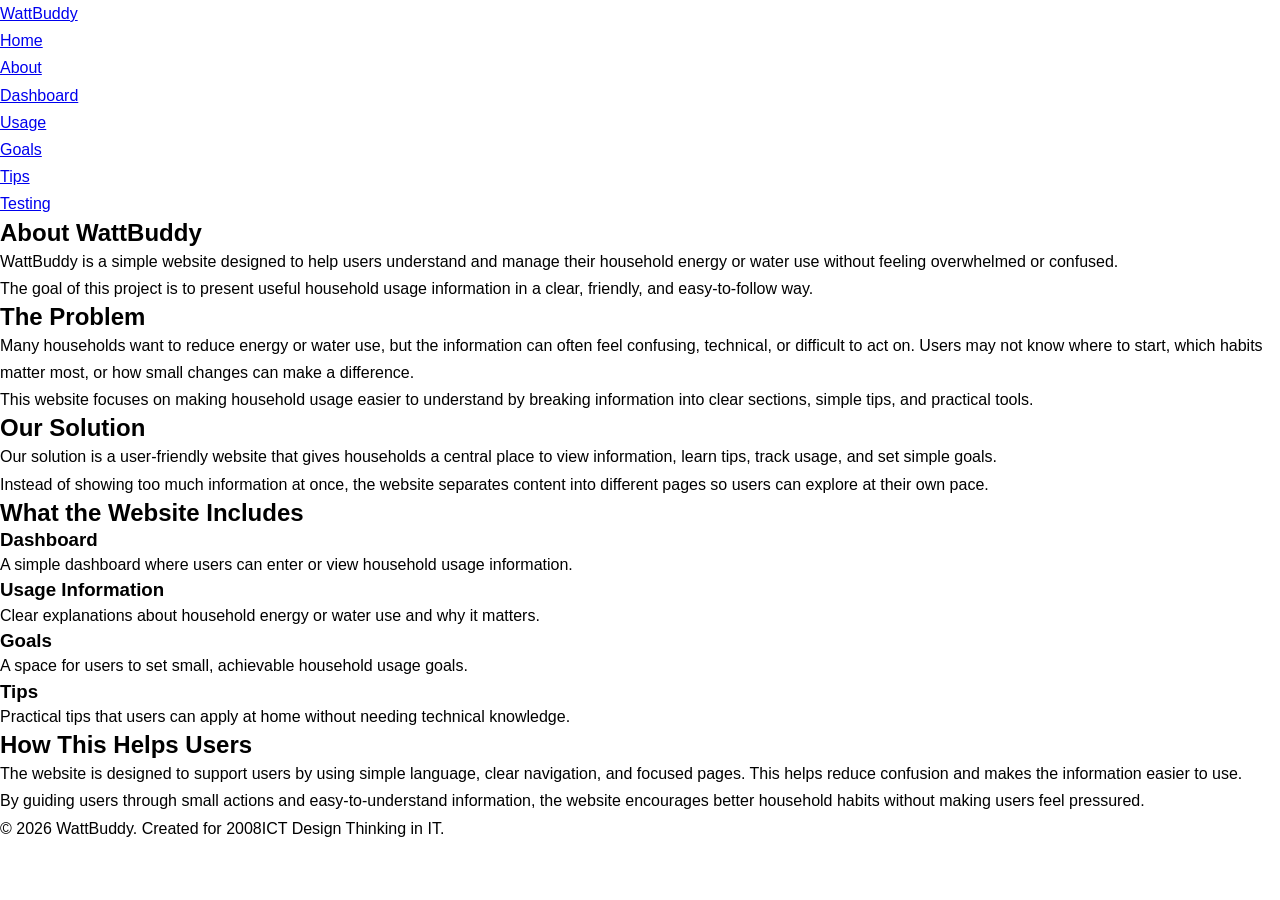
==== about.html @ d4726780 "Fixed some mistakes and added footers" ====
<!DOCTYPE html>
<html lang="en">
<head>
    <meta charset="UTF-8">

    <meta name="viewport" content="width=device-width, initial-scale=1.0">

    <title>About | WattBuddy</title>

    <!-- Main stylesheet -->
    <link rel="stylesheet" href="css/styles.css">
</head>

<body>
    <!-- Header and main navigation -->
    <header class="site-header">
        <nav class="navbar" aria-label="Main navigation">
            <div class="navbar-logo">
                <a href="index.html">WattBuddy</a>
            </div>

            <ul class="navbar-links">
                <li><a href="index.html">Home</a></li>
                <li><a href="about.html" aria-current="page">About</a></li>
                <li><a href="dashboard.html">Dashboard</a></li>
                <li><a href="usage.html">Usage</a></li>
                <li><a href="goals.html">Goals</a></li>
                <li><a href="tips.html">Tips</a></li>
                <li><a href="testing.html">Testing</a></li>
            </ul>
        </nav>
    </header>

    <!-- Main page content -->
    <main class="about-page">

        <!-- Page introduction -->
        <section class="about-hero" id="about-introduction">
            <div class="about-hero-content">
                <h1>About WattBuddy</h1>

                <p>
                    WattBuddy is a simple website designed to help users understand and manage their household energy or water use without feeling overwhelmed or confused.
                </p>

                <p>
                    The goal of this project is to present useful household usage information in a clear, friendly, and easy-to-follow way.
                </p>
            </div>
        </section>

        <!-- Problem section -->
        <section class="about-section" id="problem-statement">
            <div class="section-content">
                <h2>The Problem</h2>

                <p>
                    Many households want to reduce energy or water use, but the information can often feel confusing, technical, or difficult to act on. Users may not know where to start, which habits matter most, or how small changes can make a difference.
                </p>

                <p>
                    This website focuses on making household usage easier to understand by breaking information into clear sections, simple tips, and practical tools.
                </p>
            </div>
        </section>

        <!-- Solution section -->
        <section class="about-section" id="project-solution">
            <div class="section-content">
                <h2>Our Solution</h2>

                <p>
                    Our solution is a user-friendly website that gives households a central place to view information, learn tips, track usage, and set simple goals.
                </p>

                <p>
                    Instead of showing too much information at once, the website separates content into different pages so users can explore at their own pace.
                </p>
            </div>
        </section>

        <!-- Features overview -->
        <section class="about-section" id="features-overview">
            <div class="section-content">
                <h2>What the Website Includes</h2>

                <div class="feature-list">
                    <article class="feature-card">
                        <h3>Dashboard</h3>
                        <p>
                            A simple dashboard where users can enter or view household usage information.
                        </p>
                    </article>

                    <article class="feature-card">
                        <h3>Usage Information</h3>
                        <p>
                            Clear explanations about household energy or water use and why it matters.
                        </p>
                    </article>

                    <article class="feature-card">
                        <h3>Goals</h3>
                        <p>
                            A space for users to set small, achievable household usage goals.
                        </p>
                    </article>

                    <article class="feature-card">
                        <h3>Tips</h3>
                        <p>
                            Practical tips that users can apply at home without needing technical knowledge.
                        </p>
                    </article>
                </div>
            </div>
        </section>

        <!-- User support section -->
        <section class="about-section" id="user-support">
            <div class="section-content">
                <h2>How This Helps Users</h2>

                <p>
                    The website is designed to support users by using simple language, clear navigation, and focused pages. This helps reduce confusion and makes the information easier to use.
                </p>

                <p>
                    By guiding users through small actions and easy-to-understand information, the website encourages better household habits without making users feel pressured.
                </p>
            </div>
        </section>

    </main>

    <!-- Footer -->
    <footer class="site-footer">
        <p>&copy; 2026 WattBuddy. Created for 2008ICT Design Thinking in IT.</p>
    </footer>
</body>
</html>
---- css/styles.css ----
/* WattBuddy login/first page */
:root {
    --primary-green: #4CAF50;
    --accent-teal: #1ABC9C;
    --secondary-blue: #386186;
    --white: #FFFFFF;
    --cream: #FFFDF7;
    --dark-text: #1F2937;
    --body-text: #475569;
    --muted-text: #64748B;
    --border: #DDE7E3;
    --shadow-soft: 0 12px 28px rgba(56, 97, 134, 0.14);
    --shadow-strong: 0 18px 45px rgba(26, 188, 156, 0.18);
    --radius-medium: 22px;
    --radius-large: 34px;
}

* {
    margin: 0;
    padding: 0;
    box-sizing: border-box;
}

html {
    scroll-behavior: smooth;
}

body {
    font-family: "Roboto", Arial, sans-serif;
    line-height: 1.7;
}

h1,
h2,
h3 {
    font-family: "Poppins", Arial, sans-serif;
    line-height: 1.25;
}

a,
button,
input,
select {
    font: inherit;
}

a:focus,
button:focus,
input:focus,
select:focus {
    outline: 3px solid var(--accent-teal);
    outline-offset: 4px;
}

/* index.html */
.landing-body {
    min-height: 100vh;
    background:
        radial-gradient(circle at top, rgba(26, 188, 156, 0.24), transparent 35%),
        radial-gradient(circle at bottom right, rgba(76, 175, 80, 0.16), transparent 35%),
        linear-gradient(135deg, #071818, #0b2020 45%, #061313);
    color: var(--white);
}

.landing-page {
    min-height: 100vh;
}

.landing-hero {
    min-height: 72vh;
    display: flex;
    flex-direction: column;
    justify-content: center;
    align-items: center;
    gap: 1.7rem;
    text-align: center;
    padding: 4rem 5% 3rem;
    position: relative;
    overflow: hidden;
}

.landing-hero::after {
    content: "";
    position: absolute;
    bottom: -80px;
    left: -10%;
    width: 120%;
    height: 190px;
    background: repeating-linear-gradient(
        165deg,
        rgba(26, 188, 156, 0.18) 0 2px,
        transparent 2px 18px
    );
    opacity: 0.45;
    transform: rotate(-2deg);
}

.logo-materialise {
    position: relative;
    z-index: 2;
}

.logo-materialise img {
    width: min(1800pw, 250vw);
    opacity: 0;
    filter: blur(9px) drop-shadow(0 0 25px rgba(26, 188, 156, 0.35));
    transform: scale(0.90);
    animation: materialiseLogo 1s ease-out forwards;
}

.logo-title {
    font-size: clamp(4rem, 8vw, 7rem);
    font-weight: 650;
    color: #4f7fc4;
    letter-spacing: -2px;
    text-shadow: 0 0 18px rgba(26,188,156,0.35);
}
@keyframes materialiseLogo {
    0% {
        opacity: 0;
        filter: blur(9px) drop-shadow(0 0 0 rgba(26, 188, 156, 0));
        transform: scale(0.90);
    }

    60% {
        opacity: 0.9;
        filter: blur(6px) drop-shadow(0 0 18px rgba(26, 188, 156, 0.3));
        transform: scale(1.02);
    }

    100% {
        opacity: 1;
        filter: blur(0) drop-shadow(0 0 25px rgba(26, 188, 156, 0.35));
        transform: scale(1);
    }
}

.landing-tagline {
    max-width: 1000px;
    font-size: clamp(1.35rem, 2.5vw, 1.8rem);
    color: #d8f3ef;
    white-space: nowrap;
    opacity: 0;
    animation: fadeUp 0.9s ease-out 0.45s forwards;
    position: relative;
    z-index: 2;
}

.landing-buttons {
    display: flex;
    justify-content: center;
    gap: 3rem;
    flex-wrap: wrap;
    margin-top: 1.5rem;
    opacity: 0;
    animation: fadeUp 0.9s ease-out 0.75s forwards;
    position: relative;
    z-index: 2;
}

@keyframes fadeUp {
    from {
        opacity: 0;
        transform: translateY(18px);
    }

    to {
        opacity: 1;
        transform: translateY(0);
    }
}

.primary-btn,
.secondary-btn {
    display: inline-block;
    border: none;
    cursor: pointer;
    text-decoration: none;
    padding: 1.4rem 2.6rem;
    border-radius: 999px;
    font-weight: 800;
    font-size: 1.33rem;
    transition: 0.25s ease;
}

.primary-btn {
    background: linear-gradient(135deg, var(--accent-teal), var(--primary-green));
    color: var(--white);
    box-shadow: 0 12px 26px rgba(26, 188, 156, 0.25);
}

.secondary-btn {
    border: 2px solid var(--accent-teal);
    color: #d8f3ef;
    background: rgba(255, 255, 255, 0.04);
}

.primary-btn:hover,
.secondary-btn:hover {
    transform: translateY(-4px);
}

.secondary-btn:hover {
    background: rgba(26, 188, 156, 0.15);
}

.landing-info {
    background: #f8fffb;
    color: var(--dark-text);
    padding: 4rem 5%;
    text-align: center;
    display: flex;
    flex-direction: column;
    align-items: center;
}

.landing-info h2 {
    font-size: 3.3rem;
    margin-bottom: 2.5rem;
}

.info-grid {
    width: 100%;
    max-width: 1300px;
    margin: 0 auto;
    display: grid;
    grid-template-columns: repeat(3, 1fr);
    justify-content: center;
    gap: 6rem;
}

.info-card {
    justify-content: center;
    background: var(--white);
    padding: 2.5rem;
    min-height: 220px;
    min-width: 450px;
    border-radius: var(--radius-medium);
    box-shadow: var(--shadow-soft);
    border: 1px solid var(--border);
    transition: 0.25s ease;
}

.info-card:hover {
    transform: translateY(-5px);
    box-shadow: var(--shadow-strong);
}

.info-card h3 {
    color: var(--secondary-blue);
    font-size: 2rem;
    margin-bottom: 1rem;
}

.info-card p {
    color: var(--body-text);
    font-size: 1.50rem;
}

/* details.html */
.details-page {
    min-height: 100vh;
    display: grid;
    place-items: center;
    padding: 2rem;
    background:
        radial-gradient(circle at top right, rgba(26, 188, 156, 0.22), transparent 35%),
        radial-gradient(circle at bottom left, rgba(76, 175, 80, 0.16), transparent 35%),
        linear-gradient(135deg, #fffdf7, #eaf8ef);
}

.form-card {
    width: 100%;
    max-width: 680px;
    background: rgba(255, 255, 255, 0.95);
    padding: 2.5rem;
    border-radius: 30px;
    box-shadow: 0 18px 45px rgba(56, 97, 134, 0.18);
    border: 1px solid var(--border);
}

.form-card h1 {
    text-align: center;
    color: var(--secondary-blue);
    font-size: clamp(2rem, 5vw, 3rem);
    margin-bottom: 1rem;
}

.form-card > p {
    text-align: center;
    margin-bottom: 2rem;
    color: var(--muted-text);
}

.setup-form {
    display: grid;
    gap: 1rem;
}

.setup-form label {
    font-weight: 800;
    color: var(--dark-text);
}

.setup-form input,
.setup-form select {
    width: 100%;
    padding: 0.95rem 1rem;
    border: 2px solid var(--border);
    border-radius: 16px;
    font-size: 1rem;
    background: var(--cream);
}

.setup-form input:focus,
.setup-form select:focus {
    outline: none;
    border-color: var(--accent-teal);
    box-shadow: 0 0 0 4px rgba(26, 188, 156, 0.15);
}

.setup-form .primary-btn {
    margin-top: 1rem;
}

.skip-link {
    text-align: center;
    color: var(--secondary-blue);
    font-weight: 800;
    text-decoration: none;
}

.skip-link:hover {
    color: var(--primary-green);
}

/* responsive design */
@media (max-width: 750px) {
    .landing-hero {
        min-height: 70vh;
        padding: 3rem 5% 2.5rem;
    }

    .landing-buttons {
        flex-direction: column;
        width: 100%;
        max-width: 340px;
    }

    .primary-btn,
    .secondary-btn {
        width: 100%;
        text-align: center;
    }

    .info-grid {
        grid-template-columns: 1fr;
    }
}

@media (max-width: 600px) {
    .form-card {
        padding: 2rem 1.3rem;
    }

    .details-page {
        padding: 1rem;
    }
}
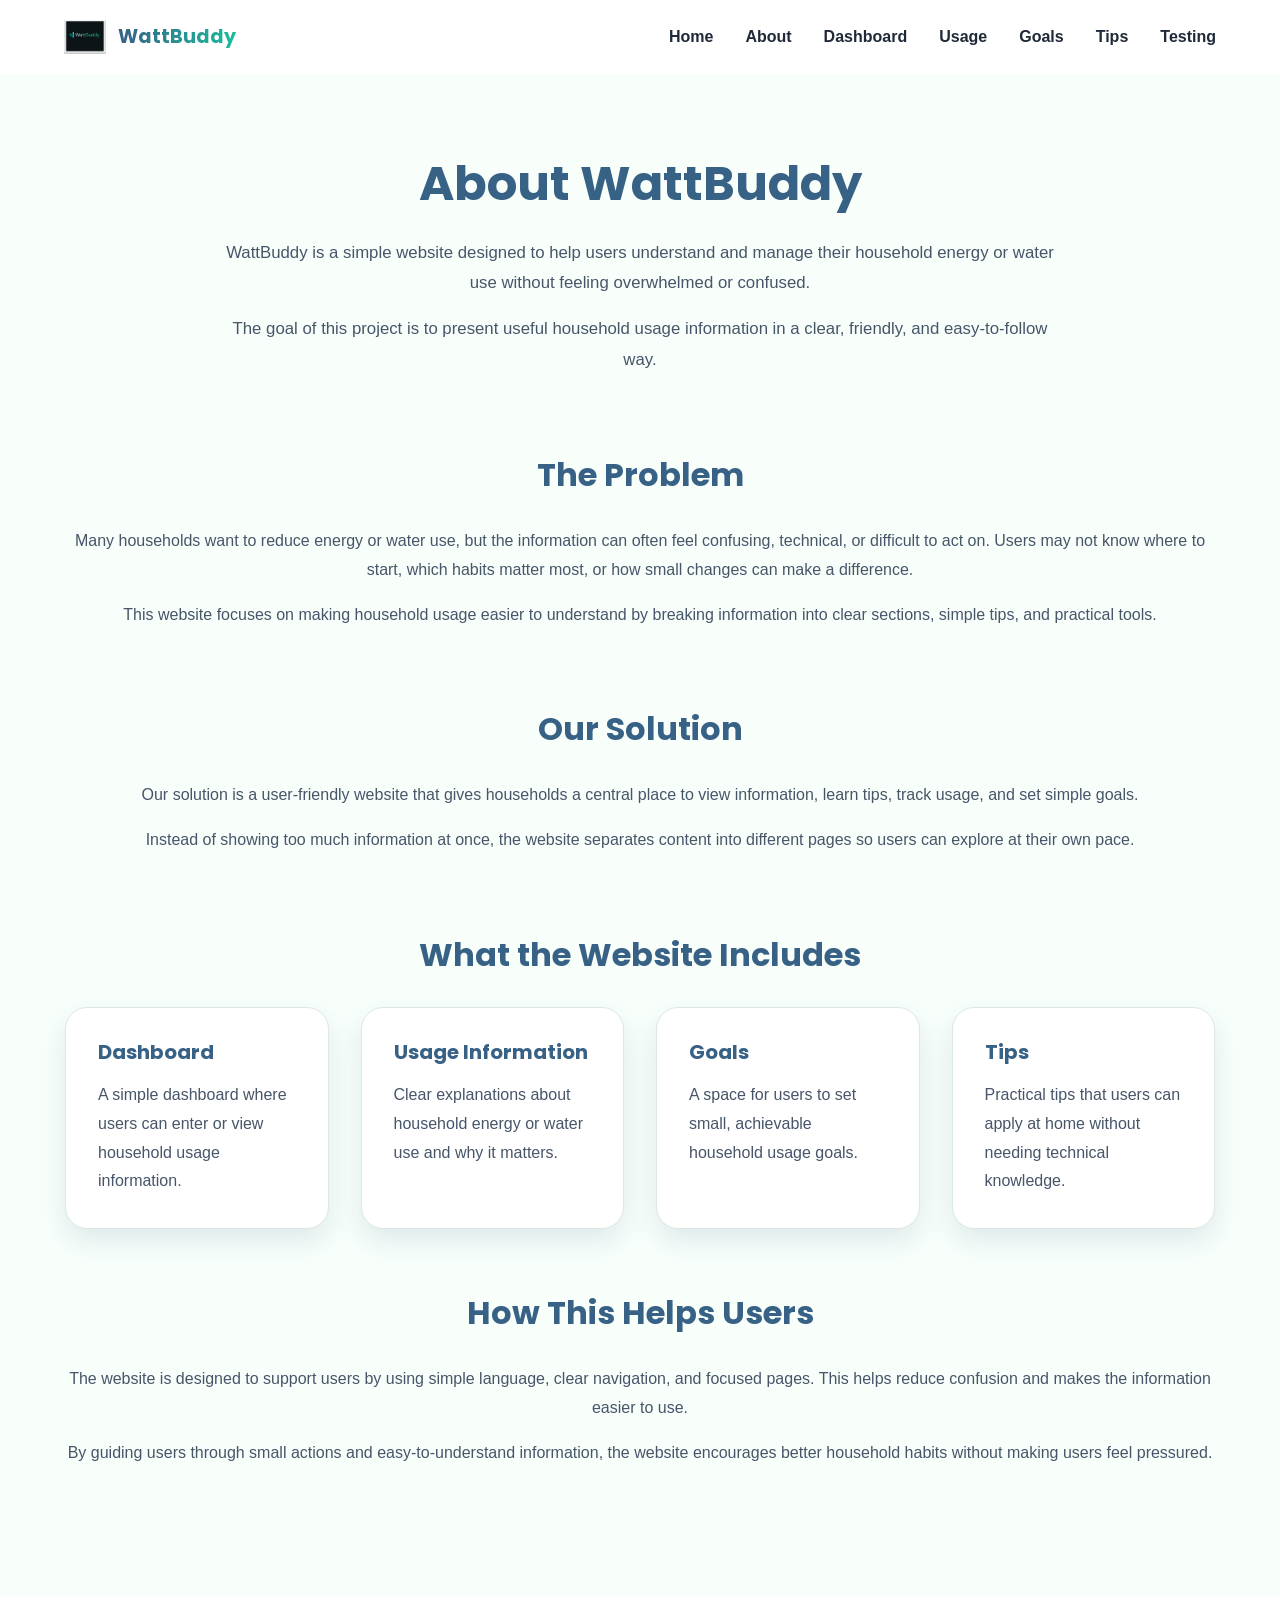
==== commit f4f8ffff: "update logo on all the pages" ====
--- a/about.html
+++ b/about.html
@@ -1,141 +1,162 @@
-<!DOCTYPE html>
+<!doctype html>
 <html lang="en">
-<head>
-    <meta charset="UTF-8">
+  <head>
+    <meta charset="UTF-8" />
 
-    <meta name="viewport" content="width=device-width, initial-scale=1.0">
+    <meta name="viewport" content="width=device-width, initial-scale=1.0" />
 
     <title>About | WattBuddy</title>
 
     <!-- Main stylesheet -->
-    <link rel="stylesheet" href="css/styles.css">
-</head>
+    <link rel="stylesheet" href="css/styles.css" />
+  </head>
 
-<body>
+  <body>
     <!-- Header and main navigation -->
     <header class="site-header">
-        <nav class="navbar" aria-label="Main navigation">
-            <div class="navbar-logo">
-                <a href="index.html">WattBuddy</a>
-            </div>
+      <nav class="navbar" aria-label="Main navigation">
+        <div class="navbar-logo">
+          <a href="index.html" class="brand-logo">
+            <img src="image/logo.png" alt="WattBuddy Logo" />
+            <span>WattBuddy</span>
+          </a>
+        </div>
 
-            <ul class="navbar-links">
-                <li><a href="index.html">Home</a></li>
-                <li><a href="about.html" aria-current="page">About</a></li>
-                <li><a href="dashboard.html">Dashboard</a></li>
-                <li><a href="usage.html">Usage</a></li>
-                <li><a href="goals.html">Goals</a></li>
-                <li><a href="tips.html">Tips</a></li>
-                <li><a href="testing.html">Testing</a></li>
-            </ul>
-        </nav>
+        <ul class="navbar-links">
+          <li><a href="index.html">Home</a></li>
+          <li><a href="about.html" aria-current="page">About</a></li>
+          <li><a href="dashboard.html">Dashboard</a></li>
+          <li><a href="usage.html">Usage</a></li>
+          <li><a href="goals.html">Goals</a></li>
+          <li><a href="tips.html">Tips</a></li>
+          <li><a href="testing.html">Testing</a></li>
+        </ul>
+      </nav>
     </header>
 
     <!-- Main page content -->
     <main class="about-page">
+      <!-- Page introduction -->
+      <section class="about-hero" id="about-introduction">
+        <div class="about-hero-content">
+          <h1>About WattBuddy</h1>
 
-        <!-- Page introduction -->
-        <section class="about-hero" id="about-introduction">
-            <div class="about-hero-content">
-                <h1>About WattBuddy</h1>
+          <p>
+            WattBuddy is a simple website designed to help users understand and
+            manage their household energy or water use without feeling
+            overwhelmed or confused.
+          </p>
 
-                <p>
-                    WattBuddy is a simple website designed to help users understand and manage their household energy or water use without feeling overwhelmed or confused.
-                </p>
+          <p>
+            The goal of this project is to present useful household usage
+            information in a clear, friendly, and easy-to-follow way.
+          </p>
+        </div>
+      </section>
 
-                <p>
-                    The goal of this project is to present useful household usage information in a clear, friendly, and easy-to-follow way.
-                </p>
-            </div>
-        </section>
+      <!-- Problem section -->
+      <section class="about-section" id="problem-statement">
+        <div class="section-content">
+          <h2>The Problem</h2>
 
-        <!-- Problem section -->
-        <section class="about-section" id="problem-statement">
-            <div class="section-content">
-                <h2>The Problem</h2>
+          <p>
+            Many households want to reduce energy or water use, but the
+            information can often feel confusing, technical, or difficult to act
+            on. Users may not know where to start, which habits matter most, or
+            how small changes can make a difference.
+          </p>
 
-                <p>
-                    Many households want to reduce energy or water use, but the information can often feel confusing, technical, or difficult to act on. Users may not know where to start, which habits matter most, or how small changes can make a difference.
-                </p>
+          <p>
+            This website focuses on making household usage easier to understand
+            by breaking information into clear sections, simple tips, and
+            practical tools.
+          </p>
+        </div>
+      </section>
 
-                <p>
-                    This website focuses on making household usage easier to understand by breaking information into clear sections, simple tips, and practical tools.
-                </p>
-            </div>
-        </section>
+      <!-- Solution section -->
+      <section class="about-section" id="project-solution">
+        <div class="section-content">
+          <h2>Our Solution</h2>
 
-        <!-- Solution section -->
-        <section class="about-section" id="project-solution">
-            <div class="section-content">
-                <h2>Our Solution</h2>
+          <p>
+            Our solution is a user-friendly website that gives households a
+            central place to view information, learn tips, track usage, and set
+            simple goals.
+          </p>
 
-                <p>
-                    Our solution is a user-friendly website that gives households a central place to view information, learn tips, track usage, and set simple goals.
-                </p>
+          <p>
+            Instead of showing too much information at once, the website
+            separates content into different pages so users can explore at their
+            own pace.
+          </p>
+        </div>
+      </section>
 
-                <p>
-                    Instead of showing too much information at once, the website separates content into different pages so users can explore at their own pace.
-                </p>
-            </div>
-        </section>
+      <!-- Features overview -->
+      <section class="about-section" id="features-overview">
+        <div class="section-content">
+          <h2>What the Website Includes</h2>
 
-        <!-- Features overview -->
-        <section class="about-section" id="features-overview">
-            <div class="section-content">
-                <h2>What the Website Includes</h2>
+          <div class="feature-list">
+            <article class="feature-card">
+              <h3>Dashboard</h3>
+              <p>
+                A simple dashboard where users can enter or view household usage
+                information.
+              </p>
+            </article>
 
-                <div class="feature-list">
-                    <article class="feature-card">
-                        <h3>Dashboard</h3>
-                        <p>
-                            A simple dashboard where users can enter or view household usage information.
-                        </p>
-                    </article>
+            <article class="feature-card">
+              <h3>Usage Information</h3>
+              <p>
+                Clear explanations about household energy or water use and why
+                it matters.
+              </p>
+            </article>
 
-                    <article class="feature-card">
-                        <h3>Usage Information</h3>
-                        <p>
-                            Clear explanations about household energy or water use and why it matters.
-                        </p>
-                    </article>
+            <article class="feature-card">
+              <h3>Goals</h3>
+              <p>
+                A space for users to set small, achievable household usage
+                goals.
+              </p>
+            </article>
 
-                    <article class="feature-card">
-                        <h3>Goals</h3>
-                        <p>
-                            A space for users to set small, achievable household usage goals.
-                        </p>
-                    </article>
+            <article class="feature-card">
+              <h3>Tips</h3>
+              <p>
+                Practical tips that users can apply at home without needing
+                technical knowledge.
+              </p>
+            </article>
+          </div>
+        </div>
+      </section>
 
-                    <article class="feature-card">
-                        <h3>Tips</h3>
-                        <p>
-                            Practical tips that users can apply at home without needing technical knowledge.
-                        </p>
-                    </article>
-                </div>
-            </div>
-        </section>
+      <!-- User support section -->
+      <section class="about-section" id="user-support">
+        <div class="section-content">
+          <h2>How This Helps Users</h2>
 
-        <!-- User support section -->
-        <section class="about-section" id="user-support">
-            <div class="section-content">
-                <h2>How This Helps Users</h2>
+          <p>
+            The website is designed to support users by using simple language,
+            clear navigation, and focused pages. This helps reduce confusion and
+            makes the information easier to use.
+          </p>
 
-                <p>
-                    The website is designed to support users by using simple language, clear navigation, and focused pages. This helps reduce confusion and makes the information easier to use.
-                </p>
-
-                <p>
-                    By guiding users through small actions and easy-to-understand information, the website encourages better household habits without making users feel pressured.
-                </p>
-            </div>
-        </section>
-
+          <p>
+            By guiding users through small actions and easy-to-understand
+            information, the website encourages better household habits without
+            making users feel pressured.
+          </p>
+        </div>
+      </section>
     </main>
 
     <!-- Footer -->
     <footer class="site-footer">
-        <p>&copy; 2026 WattBuddy. Created for 2008ICT Design Thinking in IT.</p>
+      <p>&copy; 2026 WattBuddy. Created for 2008ICT Design Thinking in IT.</p>
     </footer>
-</body>
-</html>+  </body>
+</html>
--- a/css/styles.css
+++ b/css/styles.css
@@ -1,370 +1,1133 @@
+@import url("https://fonts.googleapis.com/css2?family=Poppins:wght@400;600;700&family=Roboto+Mono:wght@300;400;500&display=swap");
 /* WattBuddy login/first page */
 :root {
-    --primary-green: #4CAF50;
-    --accent-teal: #1ABC9C;
-    --secondary-blue: #386186;
-    --white: #FFFFFF;
-    --cream: #FFFDF7;
-    --dark-text: #1F2937;
-    --body-text: #475569;
-    --muted-text: #64748B;
-    --border: #DDE7E3;
-    --shadow-soft: 0 12px 28px rgba(56, 97, 134, 0.14);
-    --shadow-strong: 0 18px 45px rgba(26, 188, 156, 0.18);
-    --radius-medium: 22px;
-    --radius-large: 34px;
+  --primary-green: #4caf50;
+  --accent-teal: #1abc9c;
+  --secondary-blue: #386186;
+  --white: #ffffff;
+  --cream: #fffdf7;
+  --dark-text: #1f2937;
+  --body-text: #475569;
+  --muted-text: #64748b;
+  --border: #dde7e3;
+  --shadow-soft: 0 12px 28px rgba(56, 97, 134, 0.14);
+  --shadow-strong: 0 18px 45px rgba(26, 188, 156, 0.18);
+  --radius-medium: 22px;
+  --radius-large: 34px;
 }
 
 * {
-    margin: 0;
-    padding: 0;
-    box-sizing: border-box;
+  margin: 0;
+  padding: 0;
+  box-sizing: border-box;
 }
 
 html {
-    scroll-behavior: smooth;
+  scroll-behavior: smooth;
 }
 
 body {
-    font-family: "Roboto", Arial, sans-serif;
-    line-height: 1.7;
+  font-family: "Roboto", Arial, sans-serif;
+  line-height: 1.7;
 }
 
 h1,
 h2,
 h3 {
-    font-family: "Poppins", Arial, sans-serif;
-    line-height: 1.25;
+  font-family: "Poppins", Arial, sans-serif;
+  line-height: 1.25;
 }
 
 a,
 button,
 input,
 select {
-    font: inherit;
+  font: inherit;
 }
 
 a:focus,
 button:focus,
 input:focus,
 select:focus {
-    outline: 3px solid var(--accent-teal);
-    outline-offset: 4px;
+  outline: 3px solid var(--accent-teal);
+  outline-offset: 4px;
 }
 
 /* index.html */
 .landing-body {
-    min-height: 100vh;
-    background:
-        radial-gradient(circle at top, rgba(26, 188, 156, 0.24), transparent 35%),
-        radial-gradient(circle at bottom right, rgba(76, 175, 80, 0.16), transparent 35%),
-        linear-gradient(135deg, #071818, #0b2020 45%, #061313);
-    color: var(--white);
+  min-height: 100vh;
+  background:
+    radial-gradient(circle at top, rgba(26, 188, 156, 0.24), transparent 35%),
+    radial-gradient(
+      circle at bottom right,
+      rgba(76, 175, 80, 0.16),
+      transparent 35%
+    ),
+    linear-gradient(135deg, #071818, #0b2020 45%, #061313);
+  color: var(--white);
 }
 
 .landing-page {
-    min-height: 100vh;
+  min-height: 100vh;
 }
 
 .landing-hero {
-    min-height: 72vh;
-    display: flex;
-    flex-direction: column;
-    justify-content: center;
-    align-items: center;
-    gap: 1.7rem;
-    text-align: center;
-    padding: 4rem 5% 3rem;
-    position: relative;
-    overflow: hidden;
+  min-height: 72vh;
+  display: flex;
+  flex-direction: column;
+  justify-content: center;
+  align-items: center;
+  gap: 1.7rem;
+  text-align: center;
+  padding: 4rem 5% 3rem;
+  position: relative;
+  overflow: hidden;
 }
 
 .landing-hero::after {
-    content: "";
-    position: absolute;
-    bottom: -80px;
-    left: -10%;
-    width: 120%;
-    height: 190px;
-    background: repeating-linear-gradient(
-        165deg,
-        rgba(26, 188, 156, 0.18) 0 2px,
-        transparent 2px 18px
-    );
-    opacity: 0.45;
-    transform: rotate(-2deg);
+  content: "";
+  position: absolute;
+  bottom: -80px;
+  left: -10%;
+  width: 120%;
+  height: 190px;
+  background: repeating-linear-gradient(
+    165deg,
+    rgba(26, 188, 156, 0.18) 0 2px,
+    transparent 2px 18px
+  );
+  opacity: 0.45;
+  transform: rotate(-2deg);
 }
 
 .logo-materialise {
-    position: relative;
-    z-index: 2;
+  position: relative;
+  z-index: 2;
 }
 
 .logo-materialise img {
-    width: min(1800pw, 250vw);
+  width: min(1800pw, 250vw);
+  opacity: 0;
+  filter: blur(9px) drop-shadow(0 0 25px rgba(26, 188, 156, 0.35));
+  transform: scale(0.9);
+  animation: materialiseLogo 1s ease-out forwards;
+}
+
+.logo-title {
+  font-size: clamp(4rem, 8vw, 7rem);
+  font-weight: 650;
+  color: #4f7fc4;
+  letter-spacing: -2px;
+  text-shadow: 0 0 18px rgba(26, 188, 156, 0.35);
+}
+@keyframes materialiseLogo {
+  0% {
     opacity: 0;
-    filter: blur(9px) drop-shadow(0 0 25px rgba(26, 188, 156, 0.35));
-    transform: scale(0.90);
-    animation: materialiseLogo 1s ease-out forwards;
-}
-
-.logo-title {
-    font-size: clamp(4rem, 8vw, 7rem);
-    font-weight: 650;
-    color: #4f7fc4;
-    letter-spacing: -2px;
-    text-shadow: 0 0 18px rgba(26,188,156,0.35);
-}
-@keyframes materialiseLogo {
-    0% {
-        opacity: 0;
-        filter: blur(9px) drop-shadow(0 0 0 rgba(26, 188, 156, 0));
-        transform: scale(0.90);
-    }
-
-    60% {
-        opacity: 0.9;
-        filter: blur(6px) drop-shadow(0 0 18px rgba(26, 188, 156, 0.3));
-        transform: scale(1.02);
-    }
-
-    100% {
-        opacity: 1;
-        filter: blur(0) drop-shadow(0 0 25px rgba(26, 188, 156, 0.35));
-        transform: scale(1);
-    }
+    filter: blur(9px) drop-shadow(0 0 0 rgba(26, 188, 156, 0));
+    transform: scale(0.9);
+  }
+
+  60% {
+    opacity: 0.9;
+    filter: blur(6px) drop-shadow(0 0 18px rgba(26, 188, 156, 0.3));
+    transform: scale(1.02);
+  }
+
+  100% {
+    opacity: 1;
+    filter: blur(0) drop-shadow(0 0 25px rgba(26, 188, 156, 0.35));
+    transform: scale(1);
+  }
 }
 
 .landing-tagline {
-    max-width: 1000px;
-    font-size: clamp(1.35rem, 2.5vw, 1.8rem);
-    color: #d8f3ef;
-    white-space: nowrap;
+  max-width: 1000px;
+  font-size: clamp(1.35rem, 2.5vw, 1.8rem);
+  color: #d8f3ef;
+  white-space: nowrap;
+  opacity: 0;
+  animation: fadeUp 0.9s ease-out 0.45s forwards;
+  position: relative;
+  z-index: 2;
+}
+
+.landing-buttons {
+  display: flex;
+  justify-content: center;
+  gap: 3rem;
+  flex-wrap: wrap;
+  margin-top: 1.5rem;
+  opacity: 0;
+  animation: fadeUp 0.9s ease-out 0.75s forwards;
+  position: relative;
+  z-index: 2;
+}
+
+@keyframes fadeUp {
+  from {
     opacity: 0;
-    animation: fadeUp 0.9s ease-out 0.45s forwards;
-    position: relative;
-    z-index: 2;
-}
-
-.landing-buttons {
-    display: flex;
-    justify-content: center;
-    gap: 3rem;
-    flex-wrap: wrap;
-    margin-top: 1.5rem;
-    opacity: 0;
-    animation: fadeUp 0.9s ease-out 0.75s forwards;
-    position: relative;
-    z-index: 2;
-}
-
-@keyframes fadeUp {
-    from {
-        opacity: 0;
-        transform: translateY(18px);
-    }
-
-    to {
-        opacity: 1;
-        transform: translateY(0);
-    }
+    transform: translateY(18px);
+  }
+
+  to {
+    opacity: 1;
+    transform: translateY(0);
+  }
 }
 
 .primary-btn,
 .secondary-btn {
-    display: inline-block;
-    border: none;
-    cursor: pointer;
-    text-decoration: none;
-    padding: 1.4rem 2.6rem;
-    border-radius: 999px;
-    font-weight: 800;
-    font-size: 1.33rem;
-    transition: 0.25s ease;
+  display: inline-block;
+  border: none;
+  cursor: pointer;
+  text-decoration: none;
+  padding: 1.4rem 2.6rem;
+  border-radius: 999px;
+  font-weight: 800;
+  font-size: 1.33rem;
+  transition: 0.25s ease;
 }
 
 .primary-btn {
-    background: linear-gradient(135deg, var(--accent-teal), var(--primary-green));
-    color: var(--white);
-    box-shadow: 0 12px 26px rgba(26, 188, 156, 0.25);
+  background: linear-gradient(135deg, var(--accent-teal), var(--primary-green));
+  color: var(--white);
+  box-shadow: 0 12px 26px rgba(26, 188, 156, 0.25);
 }
 
 .secondary-btn {
-    border: 2px solid var(--accent-teal);
-    color: #d8f3ef;
-    background: rgba(255, 255, 255, 0.04);
+  border: 2px solid var(--accent-teal);
+  color: #d8f3ef;
+  background: rgba(255, 255, 255, 0.04);
 }
 
 .primary-btn:hover,
 .secondary-btn:hover {
-    transform: translateY(-4px);
+  transform: translateY(-4px);
 }
 
 .secondary-btn:hover {
-    background: rgba(26, 188, 156, 0.15);
+  background: rgba(26, 188, 156, 0.15);
 }
 
 .landing-info {
-    background: #f8fffb;
-    color: var(--dark-text);
-    padding: 4rem 5%;
+  background: #f8fffb;
+  color: var(--dark-text);
+  padding: 4rem 5%;
+  text-align: center;
+  display: flex;
+  flex-direction: column;
+  align-items: center;
+}
+
+.landing-info h2 {
+  font-size: 3.3rem;
+  margin-bottom: 2.5rem;
+}
+
+.info-grid {
+  width: 100%;
+  max-width: 1300px;
+  margin: 0 auto;
+  display: grid;
+  grid-template-columns: repeat(3, 1fr);
+  justify-content: center;
+  gap: 6rem;
+}
+
+.info-card {
+  justify-content: center;
+  background: var(--white);
+  padding: 2.5rem;
+  min-height: 220px;
+  min-width: 450px;
+  border-radius: var(--radius-medium);
+  box-shadow: var(--shadow-soft);
+  border: 1px solid var(--border);
+  transition: 0.25s ease;
+}
+
+.info-card:hover {
+  transform: translateY(-5px);
+  box-shadow: var(--shadow-strong);
+}
+
+.info-card h3 {
+  color: var(--secondary-blue);
+  font-size: 2rem;
+  margin-bottom: 1rem;
+}
+
+.info-card p {
+  color: var(--body-text);
+  font-size: 1.5rem;
+}
+
+/* details.html */
+.details-page {
+  min-height: 100vh;
+  display: grid;
+  place-items: center;
+  padding: 2rem;
+  background:
+    radial-gradient(
+      circle at top right,
+      rgba(26, 188, 156, 0.22),
+      transparent 35%
+    ),
+    radial-gradient(
+      circle at bottom left,
+      rgba(76, 175, 80, 0.16),
+      transparent 35%
+    ),
+    linear-gradient(135deg, #fffdf7, #eaf8ef);
+}
+
+.form-card {
+  width: 100%;
+  max-width: 680px;
+  background: rgba(255, 255, 255, 0.95);
+  padding: 2.5rem;
+  border-radius: 30px;
+  box-shadow: 0 18px 45px rgba(56, 97, 134, 0.18);
+  border: 1px solid var(--border);
+}
+
+.form-card h1 {
+  text-align: center;
+  color: var(--secondary-blue);
+  font-size: clamp(2rem, 5vw, 3rem);
+  margin-bottom: 1rem;
+}
+
+.form-card > p {
+  text-align: center;
+  margin-bottom: 2rem;
+  color: var(--muted-text);
+}
+
+.setup-form {
+  display: grid;
+  gap: 1rem;
+}
+
+.setup-form label {
+  font-weight: 800;
+  color: var(--dark-text);
+}
+
+.setup-form input,
+.setup-form select {
+  width: 100%;
+  padding: 0.95rem 1rem;
+  border: 2px solid var(--border);
+  border-radius: 16px;
+  font-size: 1rem;
+  background: var(--cream);
+}
+
+.setup-form input:focus,
+.setup-form select:focus {
+  outline: none;
+  border-color: var(--accent-teal);
+  box-shadow: 0 0 0 4px rgba(26, 188, 156, 0.15);
+}
+
+.setup-form .primary-btn {
+  margin-top: 1rem;
+}
+
+.skip-link {
+  text-align: center;
+  color: var(--secondary-blue);
+  font-weight: 800;
+  text-decoration: none;
+}
+
+.skip-link:hover {
+  color: var(--primary-green);
+}
+
+/* responsive design */
+@media (max-width: 750px) {
+  .landing-hero {
+    min-height: 70vh;
+    padding: 3rem 5% 2.5rem;
+  }
+
+  .landing-buttons {
+    flex-direction: column;
+    width: 100%;
+    max-width: 340px;
+  }
+
+  .primary-btn,
+  .secondary-btn {
+    width: 100%;
     text-align: center;
-    display: flex;
+  }
+
+  .info-grid {
+    grid-template-columns: 1fr;
+  }
+}
+
+@media (max-width: 600px) {
+  .form-card {
+    padding: 2rem 1.3rem;
+  }
+
+  .details-page {
+    padding: 1rem;
+  }
+}
+.usage-page,
+.goals-page {
+  background: #f8fffb;
+  min-height: 100vh;
+  padding-bottom: 4rem;
+}
+
+.usage-hero,
+.goals-hero {
+  text-align: center;
+  padding: 5rem 5% 2rem;
+}
+
+.usage-hero h1,
+.goals-hero h1 {
+  font-size: 3rem;
+  color: var(--secondary-blue);
+  margin-bottom: 1rem;
+}
+
+.usage-hero p,
+.goals-hero p {
+  color: var(--body-text);
+  max-width: 700px;
+  margin: auto;
+}
+
+.usage-section,
+.goals-section {
+  padding: 2rem 5%;
+}
+
+.usage-chart {
+  display: flex;
+  justify-content: center;
+  align-items: flex-end;
+  gap: 1.2rem;
+  margin-top: 2rem;
+  min-height: 180px;
+}
+
+.usage-bar-group {
+  text-align: center;
+}
+
+.usage-bar {
+  width: 50px;
+  background: linear-gradient(180deg, var(--accent-teal), var(--primary-green));
+  border-radius: 14px 14px 0 0;
+}
+
+.usage-grid,
+.goals-grid {
+  display: grid;
+  grid-template-columns: repeat(auto-fit, minmax(260px, 1fr));
+  gap: 2rem;
+}
+
+.usage-card,
+.goal-card {
+  background: white;
+  padding: 2rem;
+  border-radius: var(--radius-medium);
+  box-shadow: var(--shadow-soft);
+  border: 1px solid var(--border);
+}
+
+.notification-box,
+.goal-reminder-box {
+  background: #fff8e6;
+  border-left: 6px solid #ffb703;
+  padding: 1.5rem;
+  border-radius: 14px;
+  color: var(--dark-text);
+  font-weight: 600;
+}
+
+.progress-bar {
+  width: 100%;
+  height: 18px;
+  background: #dfece8;
+  border-radius: 999px;
+  margin: 1rem 0;
+  overflow: hidden;
+}
+
+.progress-fill {
+  height: 100%;
+  background: linear-gradient(135deg, var(--accent-teal), var(--primary-green));
+}
+.site-header {
+  background: white;
+  padding: 1rem 5%;
+  box-shadow: var(--shadow-soft);
+}
+
+.navbar {
+  display: flex;
+  justify-content: space-between;
+  align-items: center;
+}
+
+.navbar-links {
+  display: flex;
+  gap: 2rem;
+  list-style: none;
+}
+
+.navbar-links a {
+  text-decoration: none;
+  color: var(--dark-text);
+  font-weight: 600;
+}
+.home-page {
+  background: #f8fffb;
+  min-height: 100vh;
+  padding-bottom: 4rem;
+}
+
+/* Intro section */
+.home-intro {
+  text-align: center;
+  padding: 5rem 5% 2rem;
+}
+
+.home-intro h1 {
+  font-size: 3rem;
+  color: var(--secondary-blue);
+  margin-bottom: 1rem;
+}
+
+.home-intro p {
+  color: var(--body-text);
+  max-width: 700px;
+  margin: auto;
+  font-size: 1.05rem;
+}
+
+/* Summary cards */
+.summary-card {
+  background: white;
+  margin: 2rem auto;
+  width: min(1100px, 90%);
+  padding: 2rem;
+  border-radius: var(--radius-medium);
+  box-shadow: var(--shadow-soft);
+  border: 1px solid var(--border);
+}
+
+.card-content h2 {
+  color: var(--secondary-blue);
+  margin-bottom: 1.5rem;
+}
+
+/* Graph */
+.graph-bars {
+  display: flex;
+  justify-content: center;
+  align-items: flex-end;
+  gap: 5rem;
+  margin: 2rem 0;
+  min-height: 220px;
+}
+
+.graph-bar-group {
+  text-align: center;
+}
+
+.graph-bar {
+  width: 90px;
+  border-radius: 18px 18px 0 0;
+}
+
+/* Last week bar */
+.last-week-bar {
+  height: 180px;
+  background: #bfd7ea;
+}
+
+/* This week bar */
+.this-week-bar {
+  height: 140px;
+  background: linear-gradient(180deg, var(--accent-teal), var(--primary-green));
+}
+
+.graph-label {
+  margin-top: 1rem;
+  font-weight: 600;
+  color: var(--dark-text);
+}
+
+/* Summary text */
+.summary-message {
+  text-align: center;
+  font-size: 1.1rem;
+  color: var(--dark-text);
+}
+
+.summary-highlight {
+  font-size: 1.2rem;
+  color: var(--dark-text);
+}
+
+/* Action section */
+.home-actions {
+  text-align: center;
+  padding: 3rem 5%;
+}
+
+.home-actions h2 {
+  margin-bottom: 2rem;
+  color: var(--secondary-blue);
+}
+
+.action-link-list {
+  display: flex;
+  justify-content: center;
+  flex-wrap: wrap;
+  gap: 1.5rem;
+}
+
+.action-link {
+  display: inline-block;
+  padding: 1rem 2rem;
+  background: linear-gradient(135deg, var(--accent-teal), var(--primary-green));
+
+  color: white;
+  text-decoration: none;
+  border-radius: 999px;
+  font-weight: 600;
+
+  transition: transform 0.2s ease;
+}
+
+.action-link:hover {
+  transform: translateY(-4px);
+}
+
+/* Responsive */
+@media (max-width: 768px) {
+  .home-intro h1 {
+    font-size: 2.2rem;
+  }
+
+  .graph-bars {
+    gap: 2rem;
+  }
+
+  .graph-bar {
+    width: 60px;
+  }
+
+  .summary-card {
+    padding: 1.5rem;
+  }
+
+  .action-link-list {
     flex-direction: column;
     align-items: center;
-}
-
-.landing-info h2 {
-    font-size: 3.3rem;
-    margin-bottom: 2.5rem;
-}
-
-.info-grid {
-    width: 100%;
-    max-width: 1300px;
-    margin: 0 auto;
-    display: grid;
-    grid-template-columns: repeat(3, 1fr);
-    justify-content: center;
-    gap: 6rem;
-}
-
-.info-card {
-    justify-content: center;
-    background: var(--white);
-    padding: 2.5rem;
-    min-height: 220px;
-    min-width: 450px;
-    border-radius: var(--radius-medium);
-    box-shadow: var(--shadow-soft);
-    border: 1px solid var(--border);
-    transition: 0.25s ease;
-}
-
-.info-card:hover {
-    transform: translateY(-5px);
-    box-shadow: var(--shadow-strong);
-}
-
-.info-card h3 {
-    color: var(--secondary-blue);
-    font-size: 2rem;
-    margin-bottom: 1rem;
-}
-
-.info-card p {
-    color: var(--body-text);
-    font-size: 1.50rem;
-}
-
-/* details.html */
-.details-page {
-    min-height: 100vh;
-    display: grid;
-    place-items: center;
-    padding: 2rem;
-    background:
-        radial-gradient(circle at top right, rgba(26, 188, 156, 0.22), transparent 35%),
-        radial-gradient(circle at bottom left, rgba(76, 175, 80, 0.16), transparent 35%),
-        linear-gradient(135deg, #fffdf7, #eaf8ef);
-}
-
-.form-card {
-    width: 100%;
-    max-width: 680px;
-    background: rgba(255, 255, 255, 0.95);
-    padding: 2.5rem;
-    border-radius: 30px;
-    box-shadow: 0 18px 45px rgba(56, 97, 134, 0.18);
-    border: 1px solid var(--border);
-}
-
-.form-card h1 {
-    text-align: center;
-    color: var(--secondary-blue);
-    font-size: clamp(2rem, 5vw, 3rem);
-    margin-bottom: 1rem;
-}
-
-.form-card > p {
-    text-align: center;
-    margin-bottom: 2rem;
-    color: var(--muted-text);
-}
-
-.setup-form {
-    display: grid;
-    gap: 1rem;
-}
-
-.setup-form label {
-    font-weight: 800;
-    color: var(--dark-text);
-}
-
-.setup-form input,
-.setup-form select {
-    width: 100%;
-    padding: 0.95rem 1rem;
-    border: 2px solid var(--border);
-    border-radius: 16px;
-    font-size: 1rem;
-    background: var(--cream);
-}
-
-.setup-form input:focus,
-.setup-form select:focus {
-    outline: none;
-    border-color: var(--accent-teal);
-    box-shadow: 0 0 0 4px rgba(26, 188, 156, 0.15);
-}
-
-.setup-form .primary-btn {
-    margin-top: 1rem;
-}
-
-.skip-link {
-    text-align: center;
-    color: var(--secondary-blue);
-    font-weight: 800;
-    text-decoration: none;
-}
-
-.skip-link:hover {
-    color: var(--primary-green);
-}
-
-/* responsive design */
-@media (max-width: 750px) {
-    .landing-hero {
-        min-height: 70vh;
-        padding: 3rem 5% 2.5rem;
-    }
-
-    .landing-buttons {
-        flex-direction: column;
-        width: 100%;
-        max-width: 340px;
-    }
-
-    .primary-btn,
-    .secondary-btn {
-        width: 100%;
-        text-align: center;
-    }
-
-    .info-grid {
-        grid-template-columns: 1fr;
-    }
-}
-
-@media (max-width: 600px) {
-    .form-card {
-        padding: 2rem 1.3rem;
-    }
-
-    .details-page {
-        padding: 1rem;
-    }
-}
-
+  }
+}
+.tips-page {
+  background: #f8fffb;
+  min-height: 100vh;
+  padding-bottom: 4rem;
+}
+
+/* Hero section */
+.tips-hero {
+  text-align: center;
+  padding: 5rem 5% 3rem;
+}
+
+.tips-hero h1 {
+  font-size: 3rem;
+  color: var(--secondary-blue);
+  margin-bottom: 1rem;
+}
+
+.tips-hero p {
+  max-width: 760px;
+  margin: auto;
+  color: var(--body-text);
+  line-height: 1.7;
+  font-size: 1.05rem;
+}
+
+/* Main section spacing */
+.tips-section {
+  padding: 1rem 5% 3rem;
+}
+
+.tips-section h2 {
+  text-align: center;
+  color: var(--secondary-blue);
+  margin-bottom: 2rem;
+  font-size: 2rem;
+}
+
+/* Card layout */
+.tips-card-list {
+  display: grid;
+  grid-template-columns: repeat(auto-fit, minmax(260px, 1fr));
+  gap: 2rem;
+  max-width: 1200px;
+  margin: auto;
+}
+
+/* Individual tip cards */
+.tip-card {
+  background: white;
+  padding: 2rem;
+  border-radius: var(--radius-medium);
+  border: 1px solid var(--border);
+
+  box-shadow: var(--shadow-soft);
+
+  transition:
+    transform 0.25s ease,
+    box-shadow 0.25s ease;
+}
+
+.tip-card:hover {
+  transform: translateY(-6px);
+
+  box-shadow: var(--shadow-strong);
+}
+
+.tip-card h3 {
+  color: var(--secondary-blue);
+  margin-bottom: 1rem;
+  font-size: 1.2rem;
+}
+
+.tip-card p {
+  color: var(--body-text);
+  line-height: 1.7;
+}
+
+/* Daily habits list */
+.tips-list {
+  max-width: 850px;
+  margin: auto;
+
+  background: white;
+  padding: 2rem 2.5rem;
+
+  border-radius: var(--radius-medium);
+
+  box-shadow: var(--shadow-soft);
+
+  border: 1px solid var(--border);
+}
+
+.tips-list li {
+  margin-bottom: 1rem;
+  color: var(--body-text);
+  line-height: 1.7;
+}
+
+/* Reminder section */
+.tips-reminder {
+  text-align: center;
+}
+
+.tips-reminder p {
+  max-width: 700px;
+  margin: 0 auto 2rem;
+
+  color: var(--body-text);
+  line-height: 1.8;
+}
+
+/* Action buttons */
+.action-link-list {
+  display: flex;
+  justify-content: center;
+  flex-wrap: wrap;
+  gap: 1rem;
+}
+
+.action-link {
+  display: inline-block;
+
+  padding: 1rem 2rem;
+
+  background: linear-gradient(135deg, var(--accent-teal), var(--primary-green));
+
+  color: white;
+  text-decoration: none;
+
+  border-radius: 999px;
+
+  font-weight: 600;
+
+  transition:
+    transform 0.2s ease,
+    opacity 0.2s ease;
+}
+
+.action-link:hover {
+  transform: translateY(-4px);
+  opacity: 0.95;
+}
+
+/* Responsive */
+@media (max-width: 768px) {
+  .tips-hero h1 {
+    font-size: 2.2rem;
+  }
+
+  .tips-section h2 {
+    font-size: 1.6rem;
+  }
+
+  .tip-card {
+    padding: 1.5rem;
+  }
+
+  .tips-list {
+    padding: 1.5rem;
+  }
+
+  .action-link-list {
+    flex-direction: column;
+    align-items: center;
+  }
+}
+.about-page {
+  background: #f8fffb;
+  min-height: 100vh;
+  padding-bottom: 4rem;
+}
+
+/* Hero section */
+.about-hero {
+  text-align: center;
+  padding: 5rem 5% 3rem;
+}
+
+.about-hero-content {
+  max-width: 850px;
+  margin: auto;
+}
+
+.about-hero h1 {
+  font-size: 3rem;
+  color: var(--secondary-blue);
+  margin-bottom: 1.5rem;
+}
+
+.about-hero p {
+  color: var(--body-text);
+  line-height: 1.8;
+  font-size: 1.05rem;
+  margin-bottom: 1rem;
+}
+
+/* Main sections */
+.about-section {
+  padding: 1rem 5% 3rem;
+}
+
+.section-content {
+  max-width: 1150px;
+  margin: auto;
+}
+
+.about-section h2 {
+  text-align: center;
+  color: var(--secondary-blue);
+  margin-bottom: 2rem;
+  font-size: 2rem;
+}
+
+.about-section p {
+  color: var(--body-text);
+  line-height: 1.8;
+  margin-bottom: 1rem;
+  text-align: center;
+}
+
+/* Feature cards */
+.feature-list {
+  display: grid;
+  grid-template-columns: repeat(auto-fit, minmax(250px, 1fr));
+  gap: 2rem;
+}
+
+.feature-card {
+  background: white;
+
+  padding: 2rem;
+
+  border-radius: var(--radius-medium);
+
+  border: 1px solid var(--border);
+
+  box-shadow: var(--shadow-soft);
+
+  transition:
+    transform 0.25s ease,
+    box-shadow 0.25s ease;
+}
+
+.feature-card:hover {
+  transform: translateY(-6px);
+
+  box-shadow: var(--shadow-strong);
+}
+
+.feature-card h3 {
+  color: var(--secondary-blue);
+  margin-bottom: 1rem;
+  font-size: 1.25rem;
+}
+
+.feature-card p {
+  text-align: left;
+  margin: 0;
+}
+
+/* Responsive */
+@media (max-width: 768px) {
+  .about-hero h1 {
+    font-size: 2.3rem;
+  }
+
+  .about-section h2 {
+    font-size: 1.7rem;
+  }
+
+  .feature-card {
+    padding: 1.5rem;
+  }
+}
+/* goals page improvement */
+
+.achievement-section {
+  display: flex;
+  gap: 20px;
+  margin-top: 30px;
+  flex-wrap: wrap;
+}
+
+.achievement-box {
+  flex: 1;
+  min-width: 220px;
+  background: white;
+  padding: 20px;
+  border-radius: 18px;
+  box-shadow: var(--shadow-soft);
+  border: 1px solid var(--border);
+}
+
+.achievement-box h3 {
+  color: var(--secondary-blue);
+  margin-bottom: 10px;
+}
+
+.achievement-box p {
+  color: var(--body-text);
+}
+
+/* usage page improvement */
+
+.usage-summary {
+  display: grid;
+  grid-template-columns: repeat(auto-fit, minmax(250px, 1fr));
+  gap: 24px;
+  margin-top: 40px;
+}
+
+.summary-card {
+  background: white;
+  padding: 24px;
+  border-radius: 20px;
+  box-shadow: var(--shadow-soft);
+  border: 1px solid var(--border);
+}
+
+.summary-card h3 {
+  color: var(--secondary-blue);
+  margin-bottom: 12px;
+}
+
+.alert-box {
+  margin-top: 30px;
+  background: #fff7e8;
+  border-left: 5px solid #ffb300;
+  padding: 20px;
+  border-radius: 14px;
+  color: var(--dark-text);
+}
+
+.breakdown-section {
+  margin-top: 40px;
+}
+
+.breakdown-list {
+  background: white;
+  padding: 24px;
+  border-radius: 20px;
+  box-shadow: var(--shadow-soft);
+  border: 1px solid var(--border);
+}
+
+.breakdown-list li {
+  margin-bottom: 12px;
+  color: var(--body-text);
+}
+.navbar-logo a {
+  display: flex;
+  align-items: center;
+  gap: 12px;
+  text-decoration: none;
+}
+
+.navbar-logo img {
+  width: 42px;
+  height: 42px;
+  object-fit: contain;
+}
+
+.navbar-logo span {
+  font-family: "Poppins", sans-serif;
+  font-size: 1.2rem;
+  font-weight: 700;
+  color: var(--secondary-blue);
+}
+.logo-materialise img {
+  width: 90px;
+  height: 90px;
+  object-fit: contain;
+  margin-bottom: 18px;
+}
+.daily-progress-section {
+  margin-top: 40px;
+  text-align: center;
+}
+
+.progress-days {
+  display: flex;
+  justify-content: center;
+  gap: 14px;
+  margin-top: 20px;
+  flex-wrap: wrap;
+}
+
+.day {
+  width: 60px;
+  height: 60px;
+  border-radius: 50%;
+  background: white;
+  display: flex;
+  justify-content: center;
+  align-items: center;
+  box-shadow: var(--shadow-soft);
+  font-weight: 600;
+}
+
+.day.active {
+  background: var(--primary-green);
+  color: white;
+}
+.achievement-section {
+  margin-top: 50px;
+  text-align: center;
+}
+
+.achievement-grid {
+  display: flex;
+  justify-content: center;
+  gap: 20px;
+  margin-top: 24px;
+  flex-wrap: wrap;
+}
+
+.achievement-card {
+  background: white;
+  padding: 20px 30px;
+  border-radius: 20px;
+  box-shadow: var(--shadow-soft);
+  font-weight: 600;
+}
+.motivation-box {
+  margin-top: 40px;
+  background: #f5fdf8;
+  border-left: 6px solid var(--primary-green);
+  padding: 24px;
+  border-radius: 16px;
+  font-weight: 500;
+}
+.top-usage-section {
+  margin-top: 50px;
+}
+
+.usage-list {
+  display: flex;
+  flex-direction: column;
+  gap: 18px;
+  margin-top: 20px;
+}
+
+.usage-item {
+  background: white;
+  padding: 20px;
+  border-radius: 18px;
+  box-shadow: var(--shadow-soft);
+  display: flex;
+  justify-content: space-between;
+  font-weight: 600;
+}
+.insight-box {
+  margin-top: 40px;
+  background: #eefbf6;
+  padding: 24px;
+  border-radius: 20px;
+  box-shadow: var(--shadow-soft);
+  font-weight: 500;
+}
+.brand-logo {
+  display: flex;
+  align-items: center;
+  gap: 12px;
+
+  text-decoration: none;
+  font-family: "Poppins", sans-serif;
+  font-weight: 700;
+  font-size: 1.3rem;
+
+  color: var(--secondary-blue);
+}
+
+.brand-logo img {
+  width: 42px;
+  height: 42px;
+
+  object-fit: contain;
+}
+
+.brand-logo span {
+  background: linear-gradient(90deg, var(--secondary-blue), var(--accent-teal));
+
+  -webkit-background-clip: text;
+  -webkit-text-fill-color: transparent;
+}
+.brand-logo:hover {
+  transform: translateY(-1px);
+  transition: 0.25s ease;
+}
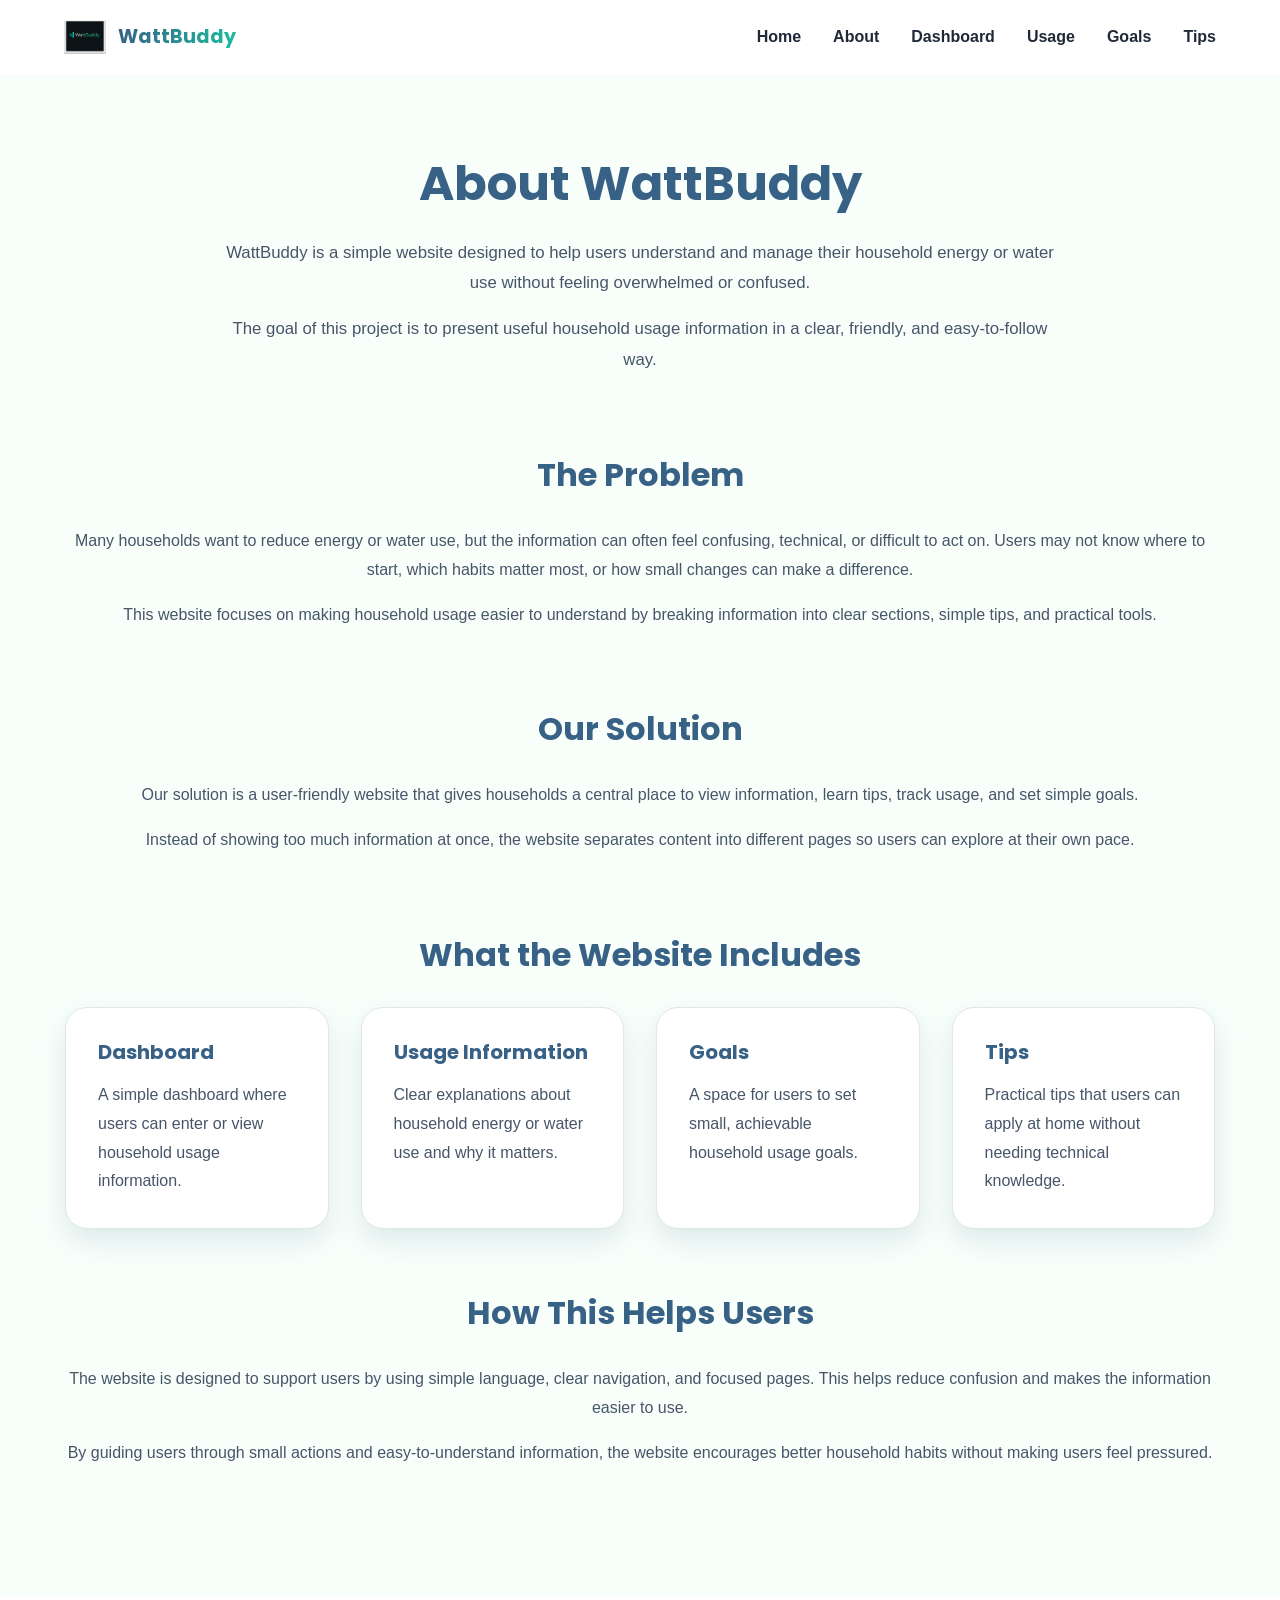
==== commit 564f4b63: "Implemented a localStorage functionality and fixed some navbar issues" ====
--- a/about.html
+++ b/about.html
@@ -29,7 +29,6 @@
           <li><a href="usage.html">Usage</a></li>
           <li><a href="goals.html">Goals</a></li>
           <li><a href="tips.html">Tips</a></li>
-          <li><a href="testing.html">Testing</a></li>
         </ul>
       </nav>
     </header>
--- a/css/styles.css
+++ b/css/styles.css
@@ -553,18 +553,6 @@
   border-radius: 18px 18px 0 0;
 }
 
-/* Last week bar */
-.last-week-bar {
-  height: 180px;
-  background: #bfd7ea;
-}
-
-/* This week bar */
-.this-week-bar {
-  height: 140px;
-  background: linear-gradient(180deg, var(--accent-teal), var(--primary-green));
-}
-
 .graph-label {
   margin-top: 1rem;
   font-weight: 600;
@@ -1131,3 +1119,85 @@
   transform: translateY(-1px);
   transition: 0.25s ease;
 }
+/* animation improvements */
+
+.goal-card,
+.usage-card,
+.achievement-card,
+.summary-card,
+.usage-item {
+  transition:
+    transform 0.3s ease,
+    box-shadow 0.3s ease;
+}
+
+.goal-card:hover,
+.usage-card:hover,
+.achievement-card:hover,
+.summary-card:hover,
+.usage-item:hover {
+  transform: translateY(-8px);
+
+  box-shadow: 0 18px 40px rgba(0, 0, 0, 0.12);
+}
+
+/* progress bar animation */
+
+.progress-fill {
+  animation: loadBar 1.6s ease forwards;
+}
+
+@keyframes loadBar {
+  from {
+    width: 0;
+  }
+}
+
+/* page fade animation */
+
+.goals-page,
+.usage-page {
+  animation: fadePage 0.8s ease;
+}
+
+@keyframes fadePage {
+  from {
+    opacity: 0;
+    transform: translateY(20px);
+  }
+
+  to {
+    opacity: 1;
+    transform: translateY(0);
+  }
+}
+
+/* daily progress hover */
+
+.day {
+  transition:
+    transform 0.25s ease,
+    background 0.25s ease;
+}
+
+.day:hover {
+  transform: scale(1.08);
+}
+
+/* button hover improvement */
+
+.action-link,
+.primary-btn,
+.secondary-btn {
+  transition:
+    transform 0.25s ease,
+    box-shadow 0.25s ease;
+}
+
+.action-link:hover,
+.primary-btn:hover,
+.secondary-btn:hover {
+  transform: translateY(-4px);
+
+  box-shadow: 0 12px 24px rgba(26, 188, 156, 0.22);
+}
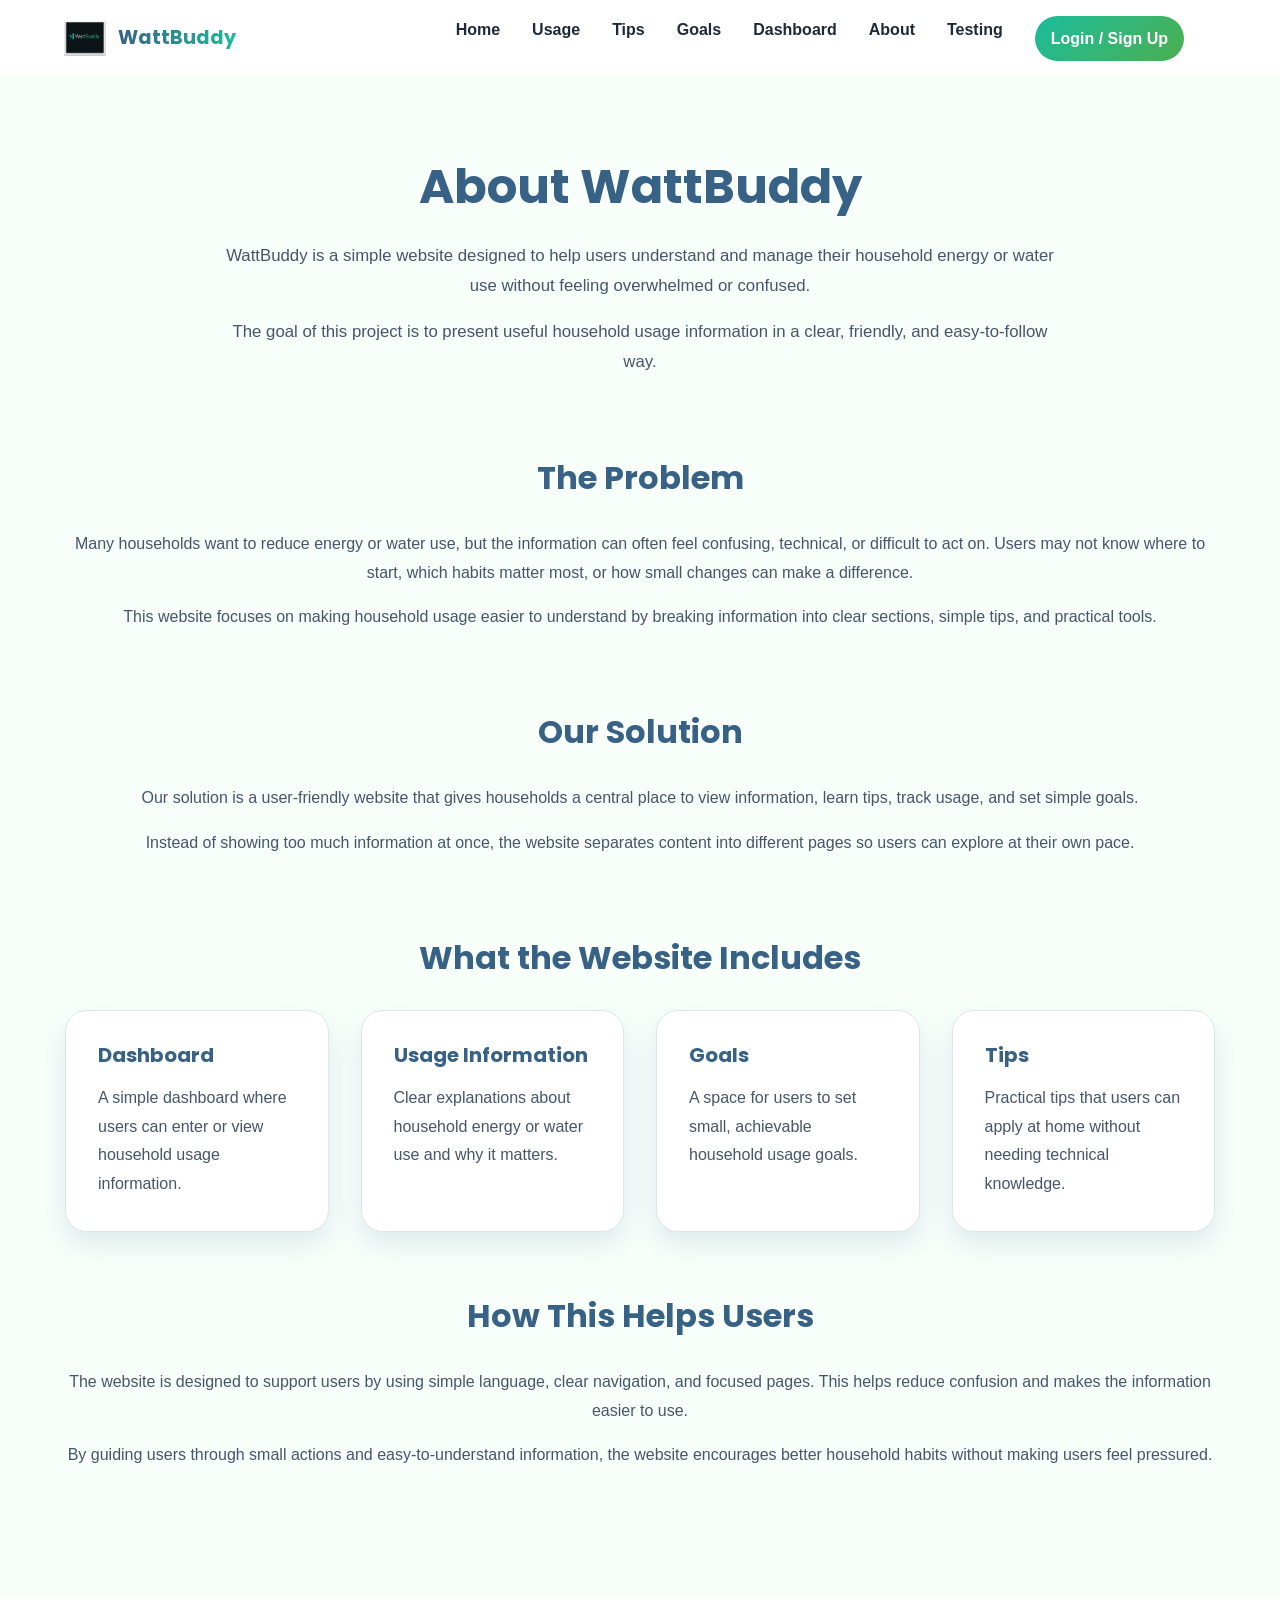
==== commit 9d648f33: "HUGE Changes. Moved navbar stuff into their own html to make it easier to edit. Added both sign up a" ====
--- a/about.html
+++ b/about.html
@@ -13,25 +13,7 @@
 
   <body>
     <!-- Header and main navigation -->
-    <header class="site-header">
-      <nav class="navbar" aria-label="Main navigation">
-        <div class="navbar-logo">
-          <a href="index.html" class="brand-logo">
-            <img src="image/logo.png" alt="WattBuddy Logo" />
-            <span>WattBuddy</span>
-          </a>
-        </div>
-
-        <ul class="navbar-links">
-          <li><a href="index.html">Home</a></li>
-          <li><a href="about.html" aria-current="page">About</a></li>
-          <li><a href="dashboard.html">Dashboard</a></li>
-          <li><a href="usage.html">Usage</a></li>
-          <li><a href="goals.html">Goals</a></li>
-          <li><a href="tips.html">Tips</a></li>
-        </ul>
-      </nav>
-    </header>
+    <div id="navbar-container"></div>
 
     <!-- Main page content -->
     <main class="about-page">
@@ -157,5 +139,6 @@
     <footer class="site-footer">
       <p>&copy; 2026 WattBuddy. Created for 2008ICT Design Thinking in IT.</p>
     </footer>
+    <script src="js/script.js"></script>
   </body>
 </html>
--- a/css/styles.css
+++ b/css/styles.css
@@ -1,385 +1,467 @@
 @import url("https://fonts.googleapis.com/css2?family=Poppins:wght@400;600;700&family=Roboto+Mono:wght@300;400;500&display=swap");
 /* WattBuddy login/first page */
 :root {
-  --primary-green: #4caf50;
-  --accent-teal: #1abc9c;
-  --secondary-blue: #386186;
-  --white: #ffffff;
-  --cream: #fffdf7;
-  --dark-text: #1f2937;
-  --body-text: #475569;
-  --muted-text: #64748b;
-  --border: #dde7e3;
-  --shadow-soft: 0 12px 28px rgba(56, 97, 134, 0.14);
-  --shadow-strong: 0 18px 45px rgba(26, 188, 156, 0.18);
-  --radius-medium: 22px;
-  --radius-large: 34px;
+    --primary-green: #4CAF50;
+    --accent-teal: #1ABC9C;
+    --secondary-blue: #386186;
+
+    --white: #FFFFFF;
+    --cream: #FFFDF7;
+    --dark-text: #1F2937;
+    --body-text: #475569;
+    --muted-text: #64748B;
+    --border: #DDE7E3;
+
+    --shadow-soft: 0 12px 28px rgba(56, 97, 134, 0.14);
+    --shadow-strong: 0 18px 45px rgba(26, 188, 156, 0.18);
+
+    --radius-medium: 22px;
+    --radius-large: 34px;
 }
 
 * {
-  margin: 0;
-  padding: 0;
-  box-sizing: border-box;
+    margin: 0;
+    padding: 0;
+    box-sizing: border-box;
 }
 
 html {
-  scroll-behavior: smooth;
+    scroll-behavior: smooth;
 }
 
 body {
-  font-family: "Roboto", Arial, sans-serif;
-  line-height: 1.7;
+    font-family: "Roboto", Arial, sans-serif;
+    line-height: 1.7;
 }
 
 h1,
 h2,
 h3 {
-  font-family: "Poppins", Arial, sans-serif;
-  line-height: 1.25;
+    font-family: "Poppins", Arial, sans-serif;
+    line-height: 1.25;
 }
 
 a,
 button,
 input,
 select {
-  font: inherit;
+    font: inherit;
 }
 
 a:focus,
 button:focus,
 input:focus,
 select:focus {
-  outline: 3px solid var(--accent-teal);
-  outline-offset: 4px;
+    outline: 3px solid var(--accent-teal);
+    outline-offset: 4px;
 }
 
 /* index.html */
 .landing-body {
-  min-height: 100vh;
-  background:
-    radial-gradient(circle at top, rgba(26, 188, 156, 0.24), transparent 35%),
-    radial-gradient(
-      circle at bottom right,
-      rgba(76, 175, 80, 0.16),
-      transparent 35%
-    ),
-    linear-gradient(135deg, #071818, #0b2020 45%, #061313);
-  color: var(--white);
+    min-height: 100vh;
+    background:
+        radial-gradient(circle at top, rgba(26, 188, 156, 0.24), transparent 35%),
+        radial-gradient(circle at bottom right, rgba(76, 175, 80, 0.16), transparent 35%),
+        linear-gradient(135deg, #071818, #0b2020 45%, #061313);
+    color: var(--white);
 }
 
 .landing-page {
-  min-height: 100vh;
+    min-height: 100vh;
 }
 
 .landing-hero {
-  min-height: 72vh;
-  display: flex;
-  flex-direction: column;
-  justify-content: center;
-  align-items: center;
-  gap: 1.7rem;
-  text-align: center;
-  padding: 4rem 5% 3rem;
-  position: relative;
-  overflow: hidden;
+    min-height: 48vh;
+    display: flex;
+    flex-direction: column;
+    justify-content: center;
+    align-items: center;
+    gap: 1.15rem;
+    text-align: center;
+    padding: 2.7rem 5% 2rem;
+    position: relative;
+    overflow: hidden;
 }
 
 .landing-hero::after {
-  content: "";
-  position: absolute;
-  bottom: -80px;
-  left: -10%;
-  width: 120%;
-  height: 190px;
-  background: repeating-linear-gradient(
-    165deg,
-    rgba(26, 188, 156, 0.18) 0 2px,
-    transparent 2px 18px
-  );
-  opacity: 0.45;
-  transform: rotate(-2deg);
+    content: "";
+    position: absolute;
+    bottom: -54px;
+    left: -10%;
+    width: 120%;
+    height: 127px;
+    background: repeating-linear-gradient(
+        165deg,
+        rgba(26, 188, 156, 0.18) 0 2px,
+        transparent 2px 12px
+    );
+    opacity: 0.45;
+    transform: rotate(-2deg);
 }
 
 .logo-materialise {
-  position: relative;
-  z-index: 2;
+    position: relative;
+    z-index: 2;
 }
 
 .logo-materialise img {
-  width: min(1800pw, 250vw);
-  opacity: 0;
-  filter: blur(9px) drop-shadow(0 0 25px rgba(26, 188, 156, 0.35));
-  transform: scale(0.9);
-  animation: materialiseLogo 1s ease-out forwards;
+    width: 60px;
+    height: 60px;
+    object-fit: contain;
+    margin-bottom: 12px;
+    opacity: 0;
+    filter: blur(6px) drop-shadow(0 0 17px rgba(26, 188, 156, 0.35));
+    transform: scale(0.90);
+    animation: materialiseLogo 1s ease-out forwards;
 }
 
 .logo-title {
-  font-size: clamp(4rem, 8vw, 7rem);
-  font-weight: 650;
-  color: #4f7fc4;
-  letter-spacing: -2px;
-  text-shadow: 0 0 18px rgba(26, 188, 156, 0.35);
+    font-size: clamp(2.7rem, 5.4vw, 4.7rem);
+    font-weight: 650;
+    color: #4f7fc4;
+    letter-spacing: -1.3px;
+    text-shadow: 0 0 12px rgba(26,188,156,0.35);
 }
 @keyframes materialiseLogo {
-  0% {
+    0% {
+        opacity: 0;
+        filter: blur(9px) drop-shadow(0 0 0 rgba(26, 188, 156, 0));
+        transform: scale(0.90);
+    }
+
+    60% {
+        opacity: 0.9;
+        filter: blur(6px) drop-shadow(0 0 18px rgba(26, 188, 156, 0.3));
+        transform: scale(1.02);
+    }
+
+    100% {
+        opacity: 1;
+        filter: blur(0) drop-shadow(0 0 25px rgba(26, 188, 156, 0.35));
+        transform: scale(1);
+    }
+}
+
+.landing-tagline {
+    max-width: 670px;
+    font-size: clamp(0.9rem, 1.7vw, 1.2rem);
+    color: #d8f3ef;
+    white-space: nowrap;
     opacity: 0;
-    filter: blur(9px) drop-shadow(0 0 0 rgba(26, 188, 156, 0));
-    transform: scale(0.9);
-  }
-
-  60% {
-    opacity: 0.9;
-    filter: blur(6px) drop-shadow(0 0 18px rgba(26, 188, 156, 0.3));
-    transform: scale(1.02);
-  }
-
-  100% {
-    opacity: 1;
-    filter: blur(0) drop-shadow(0 0 25px rgba(26, 188, 156, 0.35));
-    transform: scale(1);
-  }
-}
-
-.landing-tagline {
-  max-width: 1000px;
-  font-size: clamp(1.35rem, 2.5vw, 1.8rem);
-  color: #d8f3ef;
-  white-space: nowrap;
-  opacity: 0;
-  animation: fadeUp 0.9s ease-out 0.45s forwards;
-  position: relative;
-  z-index: 2;
+    animation: fadeUp 0.9s ease-out 0.45s forwards;
+    position: relative;
+    z-index: 2;
 }
 
 .landing-buttons {
-  display: flex;
-  justify-content: center;
-  gap: 3rem;
-  flex-wrap: wrap;
-  margin-top: 1.5rem;
-  opacity: 0;
-  animation: fadeUp 0.9s ease-out 0.75s forwards;
-  position: relative;
-  z-index: 2;
+    display: flex;
+    justify-content: center;
+    gap: 2rem;
+    flex-wrap: wrap;
+    margin-top: 1rem;
+    opacity: 0;
+    animation: fadeUp 0.9s ease-out 0.75s forwards;
+    position: relative;
+    z-index: 2;
 }
 
 @keyframes fadeUp {
-  from {
-    opacity: 0;
-    transform: translateY(18px);
-  }
-
-  to {
-    opacity: 1;
-    transform: translateY(0);
-  }
+    from {
+        opacity: 0;
+        transform: translateY(18px);
+    }
+
+    to {
+        opacity: 1;
+        transform: translateY(0);
+    }
 }
 
 .primary-btn,
 .secondary-btn {
-  display: inline-block;
-  border: none;
-  cursor: pointer;
-  text-decoration: none;
-  padding: 1.4rem 2.6rem;
-  border-radius: 999px;
-  font-weight: 800;
-  font-size: 1.33rem;
-  transition: 0.25s ease;
+    display: inline-block;
+    border: none;
+    cursor: pointer;
+    text-decoration: none;
+    padding: 1.4rem 2.6rem;
+    border-radius: 999px;
+    font-weight: 800;
+    font-size: 1.33rem;
+    transition: 0.25s ease;
+}
+
+/* Smaller buttons for index.html only */
+.landing-body .primary-btn,
+.landing-body .secondary-btn {
+    padding: 0.95rem 1.75rem;
+    font-size: 0.9rem;
 }
 
 .primary-btn {
-  background: linear-gradient(135deg, var(--accent-teal), var(--primary-green));
-  color: var(--white);
-  box-shadow: 0 12px 26px rgba(26, 188, 156, 0.25);
+    background: linear-gradient(135deg, var(--accent-teal), var(--primary-green));
+    color: var(--white);
+    box-shadow: 0 12px 26px rgba(26, 188, 156, 0.25);
 }
 
 .secondary-btn {
-  border: 2px solid var(--accent-teal);
-  color: #d8f3ef;
-  background: rgba(255, 255, 255, 0.04);
+    border: 2px solid var(--accent-teal);
+    color: #d8f3ef;
+    background: rgba(255, 255, 255, 0.04);
 }
 
 .primary-btn:hover,
 .secondary-btn:hover {
-  transform: translateY(-4px);
+    transform: translateY(-4px);
 }
 
 .secondary-btn:hover {
-  background: rgba(26, 188, 156, 0.15);
+    background: rgba(26, 188, 156, 0.15);
 }
 
 .landing-info {
-  background: #f8fffb;
-  color: var(--dark-text);
-  padding: 4rem 5%;
-  text-align: center;
-  display: flex;
-  flex-direction: column;
-  align-items: center;
+    background: #f8fffb;
+    color: var(--dark-text);
+    padding: 2.7rem 5%;
+    text-align: center;
+    display: flex;
+    flex-direction: column;
+    align-items: center;
 }
 
 .landing-info h2 {
-  font-size: 3.3rem;
-  margin-bottom: 2.5rem;
+    font-size: 2.2rem;
+    margin-bottom: 1.7rem;
 }
 
 .info-grid {
-  width: 100%;
-  max-width: 1300px;
-  margin: 0 auto;
-  display: grid;
-  grid-template-columns: repeat(3, 1fr);
-  justify-content: center;
-  gap: 6rem;
+    width: 100%;
+    max-width: 870px;
+    margin: 0 auto;
+    display: grid;
+    grid-template-columns: repeat(3, 1fr);
+    justify-content: center;
+    gap: 4rem;
 }
 
 .info-card {
-  justify-content: center;
-  background: var(--white);
-  padding: 2.5rem;
-  min-height: 220px;
-  min-width: 450px;
-  border-radius: var(--radius-medium);
-  box-shadow: var(--shadow-soft);
-  border: 1px solid var(--border);
-  transition: 0.25s ease;
+    justify-content: center;
+    background: var(--white);
+    padding: 1.7rem;
+    min-height: 147px;
+    min-width: 300px;
+    border-radius: var(--radius-medium);
+    box-shadow: var(--shadow-soft);
+    border: 1px solid var(--border);
+    transition: 0.25s ease;
 }
 
 .info-card:hover {
-  transform: translateY(-5px);
-  box-shadow: var(--shadow-strong);
+    transform: translateY(-5px);
+    box-shadow: var(--shadow-strong);
 }
 
 .info-card h3 {
-  color: var(--secondary-blue);
-  font-size: 2rem;
-  margin-bottom: 1rem;
+    color: var(--secondary-blue);
+    font-size: 1.35rem;
+    margin-bottom: 0.7rem;
 }
 
 .info-card p {
-  color: var(--body-text);
-  font-size: 1.5rem;
+    color: var(--body-text);
+    font-size: 1rem;
 }
 
 /* details.html */
+
 .details-page {
-  min-height: 100vh;
-  display: grid;
-  place-items: center;
-  padding: 2rem;
-  background:
-    radial-gradient(
-      circle at top right,
-      rgba(26, 188, 156, 0.22),
-      transparent 35%
-    ),
-    radial-gradient(
-      circle at bottom left,
-      rgba(76, 175, 80, 0.16),
-      transparent 35%
-    ),
-    linear-gradient(135deg, #fffdf7, #eaf8ef);
-}
-
+    min-height: 100vh;
+    display: flex;
+    justify-content: center;
+    align-items: center;
+    gap: 4rem;
+    padding: 2rem;
+    flex-wrap: wrap;
+    background: #DFF5EE;
+    
+}
+
+/* LEFT FORM */
 .form-card {
-  width: 100%;
-  max-width: 680px;
-  background: rgba(255, 255, 255, 0.95);
-  padding: 2.5rem;
-  border-radius: 30px;
-  box-shadow: 0 18px 45px rgba(56, 97, 134, 0.18);
-  border: 1px solid var(--border);
+    width: 100%;
+    max-width: 575px;
+    background: rgba(255, 255, 255, 0.96);
+    padding: 1.55rem 1.7rem;
+    border-radius: 21px;
+    box-shadow: 0 22px 55px rgba(26, 188, 156, 0.18);
+    border: 1px solid rgba(26, 188, 156, 0.25);
 }
 
 .form-card h1 {
-  text-align: center;
-  color: var(--secondary-blue);
-  font-size: clamp(2rem, 5vw, 3rem);
-  margin-bottom: 1rem;
+    text-align: center;
+    color: var(--secondary-blue);
+    font-size: clamp(1.35rem, 2.7vw, 1.9rem);
+    margin-bottom: 0.7rem;
 }
 
 .form-card > p {
-  text-align: center;
-  margin-bottom: 2rem;
-  color: var(--muted-text);
-}
-
+    text-align: center;
+    color: var(--body-text);
+    font-size: 0.65rem;
+    margin-bottom: 0.95rem;
+}
+
+/* FORM */
 .setup-form {
-  display: grid;
-  gap: 1rem;
+    display: grid;
+    gap: 0.5rem;
 }
 
 .setup-form label {
-  font-weight: 800;
-  color: var(--dark-text);
+    font-weight: 800;
+    color: var(--dark-text);
+    font-size: 0.87rem;
 }
 
 .setup-form input,
 .setup-form select {
-  width: 100%;
-  padding: 0.95rem 1rem;
-  border: 2px solid var(--border);
-  border-radius: 16px;
-  font-size: 1rem;
-  background: var(--cream);
+    width: 100%;
+    padding: 0.55rem 0.7rem;
+    border: 2px solid var(--border);
+    border-radius: 11px;
+    font-size: 0.8rem;
+    background: var(--cream);
+    color: var(--dark-text);
+}
+
+.setup-form input:hover,
+.setup-form select:hover {
+    border-color: rgba(26, 188, 156, 0.55);
 }
 
 .setup-form input:focus,
 .setup-form select:focus {
-  outline: none;
-  border-color: var(--accent-teal);
-  box-shadow: 0 0 0 4px rgba(26, 188, 156, 0.15);
+    outline: none;
+    border-color: var(--accent-teal);
+    box-shadow: 0 0 0 4px rgba(26, 188, 156, 0.15);
 }
 
 .setup-form .primary-btn {
-  margin-top: 1rem;
+    width: 100%;
+    margin-top: 0.55rem;
+    padding: 0.7rem 0.95rem;
+    border-radius: 999px;
+    font-size: 0.7rem;
+    font-weight: 800;
+    text-align: center;
 }
 
 .skip-link {
-  text-align: center;
-  color: var(--secondary-blue);
-  font-weight: 800;
-  text-decoration: none;
+    text-align: center;
+    color: var(--secondary-blue);
+    font-weight: 800;
+    text-decoration: none;
+    margin-top: 0.15rem;
+    font-size: 0.8rem;
 }
 
 .skip-link:hover {
-  color: var(--primary-green);
-}
-
-/* responsive design */
-@media (max-width: 750px) {
-  .landing-hero {
-    min-height: 70vh;
-    padding: 3rem 5% 2.5rem;
-  }
-
-  .landing-buttons {
+    color: var(--primary-green);
+}
+
+/* OR DIVIDER */
+.or-divider {
+    display: flex;
+    align-items: center;
+    justify-content: center;
+}
+
+.or-divider span {
+    width: 94px;
+    height: 94px;
+    border-radius: 50%;
+
+    background: #63D38A;
+    border: 1px solid rgba(26, 188, 156, 0.35);
+
+    display: flex;
+    align-items: center;
+    justify-content: center;
+
+    color: white;
+    font-size: 2rem;
+    font-weight: 800;
+
+    backdrop-filter: blur(12px);
+}
+
+/* RIGHT BUTTONS */
+.quick-access-buttons {
+    width: 335px;
+    display: flex;
     flex-direction: column;
+    gap: 0.8rem;
+}
+
+.email-btn {
     width: 100%;
-    max-width: 340px;
-  }
-
-  .primary-btn,
-  .secondary-btn {
-    width: 100%;
-    text-align: center;
-  }
-
-  .info-grid {
-    grid-template-columns: 1fr;
-  }
-}
-
-@media (max-width: 600px) {
-  .form-card {
-    padding: 2rem 1.3rem;
-  }
-
-  .details-page {
-    padding: 1rem;
-  }
-}
+    padding: 1.35rem 0.9rem;
+
+    border: none;
+    border-radius: 13px;
+
+    font-size: 0.87rem;
+    font-weight: 700;
+
+    cursor: pointer;
+    transition: 0.25s ease;
+}
+
+.email-btn {
+    background: linear-gradient(
+        135deg,
+        var(--accent-teal),
+        var(--primary-green)
+    );
+    color: white;
+}
+
+.email-btn:hover {
+    transform: translateY(-3px);
+}
+
+/* RESPONSIVE FORM */
+@media (max-width: 1150px) {
+    .details-page {
+        flex-direction: column;
+        padding: 2rem;
+        gap: 1.5rem;
+    }
+
+    .quick-access-buttons {
+        width: 100%;
+        max-width: 335px;
+    }
+}
+
+@media (max-width: 650px) {
+    .details-page {
+        padding: 1rem;
+    }
+
+    .form-card {
+        padding: 1.35rem 0.9rem;
+    }
+
+    .form-card h1 {
+        font-size: 1.35rem;
+    }
+
+    .or-divider span {
+        width: 40px;
+        height: 40px;
+    }
+}
+
 .usage-page,
 .goals-page {
   background: #f8fffb;
@@ -532,6 +614,58 @@
 .card-content h2 {
   color: var(--secondary-blue);
   margin-bottom: 1.5rem;
+}
+
+.hidden {
+  display: none;
+}
+
+.email-login-section {
+  width: 100%;
+  max-width: 680px;
+  background: rgba(255, 255, 255, 0.95);
+  padding: 2.5rem;
+  border-radius: 30px;
+  box-shadow: 0 18px 45px rgba(56, 97, 134, 0.18);
+  border: 1px solid var(--border);
+  margin-top: 2rem;
+}
+
+.email-login-section h2 {
+  text-align: center;
+  color: var(--secondary-blue);
+  margin-bottom: 1rem;
+}
+
+.email-login-section p {
+  text-align: center;
+  color: var(--muted-text);
+  margin-bottom: 1.5rem;
+}
+
+.email-login-form {
+  display: grid;
+  gap: 1rem;
+}
+
+.email-login-form label {
+  font-weight: 800;
+  color: var(--dark-text);
+}
+
+.email-login-form input {
+  width: 100%;
+  padding: 0.95rem 1rem;
+  border: 2px solid var(--border);
+  border-radius: 16px;
+  font-size: 1rem;
+  background: var(--cream);
+}
+
+.form-error-message {
+  color: #b00020;
+  font-weight: 700;
+  min-height: 1.5rem;
 }
 
 /* Graph */
@@ -1201,3 +1335,58 @@
 
   box-shadow: 0 12px 24px rgba(26, 188, 156, 0.22);
 }
+/* Logout button for navbar */
+.logout-btn {
+  border: none;
+  background: #e63946;
+  color: white;
+  padding: 0.55rem 1rem;
+  border-radius: 999px;
+  font-weight: 700;
+  cursor: pointer;
+  transition:
+    transform 0.25s ease,
+    opacity 0.25s ease;
+}
+
+.logout-btn:hover {
+  transform: translateY(-2px);
+  opacity: 0.9;
+}
+
+/* Login/Sign up button for navbar */
+.login-signup-btn {
+  display: inline-block;
+  padding: 0.55rem 1rem;
+  border-radius: 999px;
+  background: linear-gradient(135deg, var(--accent-teal), var(--primary-green));
+  color: white !important;
+  text-decoration: none;
+  font-weight: 700;
+  transition:
+    transform 0.25s ease,
+    opacity 0.25s ease;
+}
+
+.login-signup-btn:hover {
+  transform: translateY(-2px);
+  opacity: 0.9;
+}
+
+.logout-btn {
+  border: none;
+  background: #e63946;
+  color: white;
+  padding: 0.55rem 1rem;
+  border-radius: 999px;
+  font-weight: 700;
+  cursor: pointer;
+  transition:
+    transform 0.25s ease,
+    opacity 0.25s ease;
+}
+
+.logout-btn:hover {
+  transform: translateY(-2px);
+  opacity: 0.9;
+}
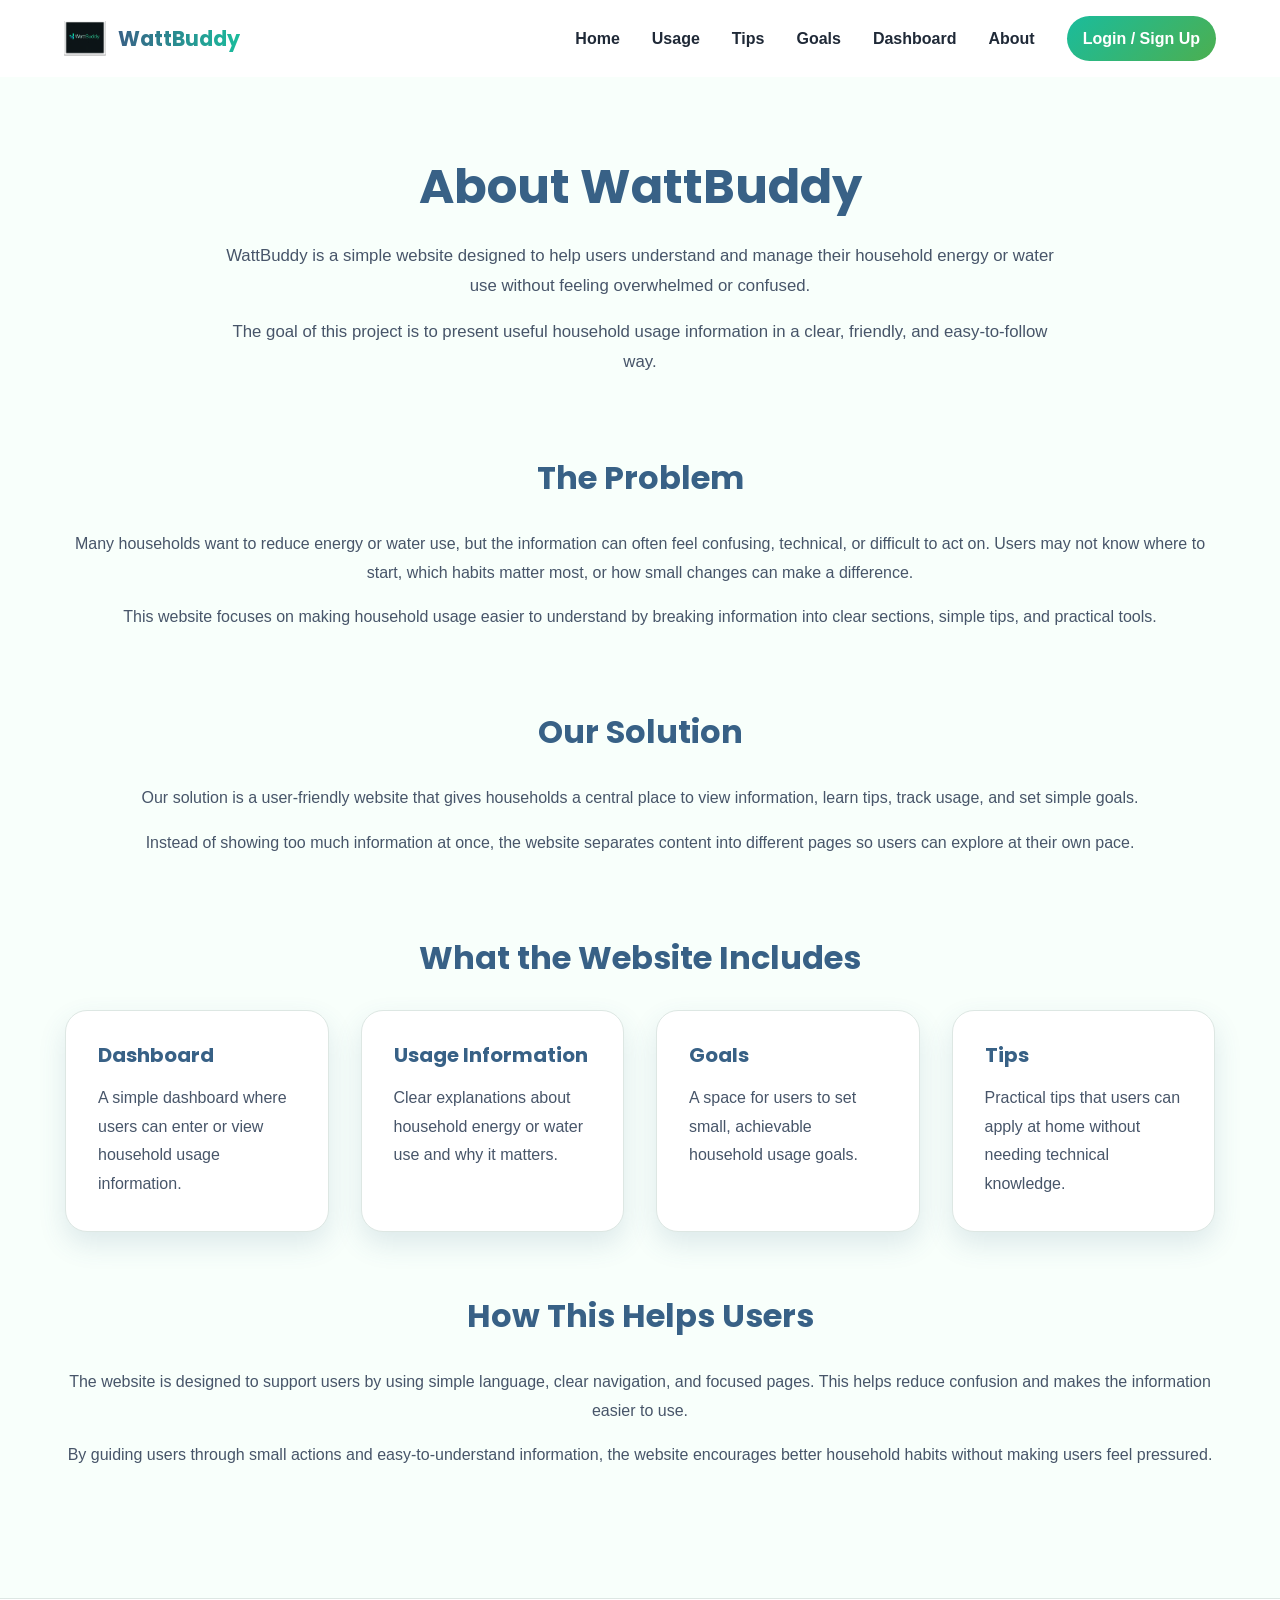
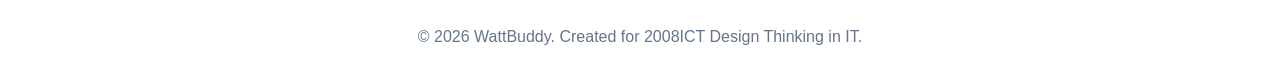
==== commit 8995337c: "So... apparently we aren't allowed to use Javascript at all so I've fixed all the code to make it so" ====
--- a/about.html
+++ b/about.html
@@ -13,7 +13,31 @@
 
   <body>
     <!-- Header and main navigation -->
-    <div id="navbar-container"></div>
+    <header class="site-header" id="site-header">
+      <nav class="navbar" aria-label="Main navigation">
+        <div class="navbar-logo">
+          <a href="index.html" class="brand-logo">
+            <img src="image/logo.png" alt="WattBuddy Logo" />
+            <span>WattBuddy</span>
+          </a>
+        </div>
+
+        <ul class="navbar-links">
+          <li><a href="index.html" data-page="index">Home</a></li>
+          <li><a href="usage.html" data-page="usage">Usage</a></li>
+          <li><a href="tips.html" data-page="tips">Tips</a></li>
+          <li><a href="goals.html" data-page="goals">Goals</a></li>
+          <li><a href="dashboard.html" data-page="dashboard">Dashboard</a></li>
+          <li><a href="about.html" data-page="about">About</a></li>
+
+          <li>
+            <a href="details.html" class="login-signup-btn" id="login-signup-btn">
+              Login / Sign Up
+            </a>
+          </li>
+        </ul>
+      </nav>
+    </header>
 
     <!-- Main page content -->
     <main class="about-page">
@@ -139,6 +163,5 @@
     <footer class="site-footer">
       <p>&copy; 2026 WattBuddy. Created for 2008ICT Design Thinking in IT.</p>
     </footer>
-    <script src="js/script.js"></script>
   </body>
 </html>
--- a/css/styles.css
+++ b/css/styles.css
@@ -1,1392 +1,1325 @@
-@import url("https://fonts.googleapis.com/css2?family=Poppins:wght@400;600;700&family=Roboto+Mono:wght@300;400;500&display=swap");
-/* WattBuddy login/first page */
-:root {
-    --primary-green: #4CAF50;
-    --accent-teal: #1ABC9C;
-    --secondary-blue: #386186;
-
-    --white: #FFFFFF;
-    --cream: #FFFDF7;
-    --dark-text: #1F2937;
-    --body-text: #475569;
-    --muted-text: #64748B;
-    --border: #DDE7E3;
-
-    --shadow-soft: 0 12px 28px rgba(56, 97, 134, 0.14);
-    --shadow-strong: 0 18px 45px rgba(26, 188, 156, 0.18);
-
-    --radius-medium: 22px;
-    --radius-large: 34px;
-}
-
-* {
-    margin: 0;
-    padding: 0;
-    box-sizing: border-box;
-}
-
-html {
-    scroll-behavior: smooth;
-}
-
-body {
-    font-family: "Roboto", Arial, sans-serif;
-    line-height: 1.7;
-}
-
-h1,
-h2,
-h3 {
-    font-family: "Poppins", Arial, sans-serif;
-    line-height: 1.25;
-}
-
-a,
-button,
-input,
-select {
-    font: inherit;
-}
-
-a:focus,
-button:focus,
-input:focus,
-select:focus {
-    outline: 3px solid var(--accent-teal);
-    outline-offset: 4px;
-}
-
-/* index.html */
-.landing-body {
-    min-height: 100vh;
-    background:
-        radial-gradient(circle at top, rgba(26, 188, 156, 0.24), transparent 35%),
-        radial-gradient(circle at bottom right, rgba(76, 175, 80, 0.16), transparent 35%),
-        linear-gradient(135deg, #071818, #0b2020 45%, #061313);
-    color: var(--white);
-}
-
-.landing-page {
-    min-height: 100vh;
-}
-
-.landing-hero {
-    min-height: 48vh;
-    display: flex;
-    flex-direction: column;
-    justify-content: center;
-    align-items: center;
-    gap: 1.15rem;
-    text-align: center;
-    padding: 2.7rem 5% 2rem;
-    position: relative;
-    overflow: hidden;
-}
-
-.landing-hero::after {
-    content: "";
-    position: absolute;
-    bottom: -54px;
-    left: -10%;
-    width: 120%;
-    height: 127px;
-    background: repeating-linear-gradient(
-        165deg,
-        rgba(26, 188, 156, 0.18) 0 2px,
-        transparent 2px 12px
-    );
-    opacity: 0.45;
-    transform: rotate(-2deg);
-}
-
-.logo-materialise {
-    position: relative;
-    z-index: 2;
-}
-
-.logo-materialise img {
-    width: 60px;
-    height: 60px;
-    object-fit: contain;
-    margin-bottom: 12px;
-    opacity: 0;
-    filter: blur(6px) drop-shadow(0 0 17px rgba(26, 188, 156, 0.35));
-    transform: scale(0.90);
-    animation: materialiseLogo 1s ease-out forwards;
-}
-
-.logo-title {
-    font-size: clamp(2.7rem, 5.4vw, 4.7rem);
-    font-weight: 650;
-    color: #4f7fc4;
-    letter-spacing: -1.3px;
-    text-shadow: 0 0 12px rgba(26,188,156,0.35);
-}
-@keyframes materialiseLogo {
-    0% {
-        opacity: 0;
-        filter: blur(9px) drop-shadow(0 0 0 rgba(26, 188, 156, 0));
-        transform: scale(0.90);
-    }
-
-    60% {
-        opacity: 0.9;
-        filter: blur(6px) drop-shadow(0 0 18px rgba(26, 188, 156, 0.3));
-        transform: scale(1.02);
-    }
-
-    100% {
-        opacity: 1;
-        filter: blur(0) drop-shadow(0 0 25px rgba(26, 188, 156, 0.35));
-        transform: scale(1);
-    }
-}
-
-.landing-tagline {
-    max-width: 670px;
-    font-size: clamp(0.9rem, 1.7vw, 1.2rem);
-    color: #d8f3ef;
-    white-space: nowrap;
-    opacity: 0;
-    animation: fadeUp 0.9s ease-out 0.45s forwards;
-    position: relative;
-    z-index: 2;
-}
-
-.landing-buttons {
-    display: flex;
-    justify-content: center;
-    gap: 2rem;
-    flex-wrap: wrap;
-    margin-top: 1rem;
-    opacity: 0;
-    animation: fadeUp 0.9s ease-out 0.75s forwards;
-    position: relative;
-    z-index: 2;
-}
-
-@keyframes fadeUp {
-    from {
-        opacity: 0;
-        transform: translateY(18px);
-    }
-
-    to {
-        opacity: 1;
-        transform: translateY(0);
-    }
-}
-
-.primary-btn,
-.secondary-btn {
-    display: inline-block;
-    border: none;
-    cursor: pointer;
-    text-decoration: none;
-    padding: 1.4rem 2.6rem;
-    border-radius: 999px;
-    font-weight: 800;
-    font-size: 1.33rem;
-    transition: 0.25s ease;
-}
-
-/* Smaller buttons for index.html only */
-.landing-body .primary-btn,
-.landing-body .secondary-btn {
-    padding: 0.95rem 1.75rem;
-    font-size: 0.9rem;
-}
-
-.primary-btn {
-    background: linear-gradient(135deg, var(--accent-teal), var(--primary-green));
-    color: var(--white);
-    box-shadow: 0 12px 26px rgba(26, 188, 156, 0.25);
-}
-
-.secondary-btn {
-    border: 2px solid var(--accent-teal);
-    color: #d8f3ef;
-    background: rgba(255, 255, 255, 0.04);
-}
-
-.primary-btn:hover,
-.secondary-btn:hover {
-    transform: translateY(-4px);
-}
-
-.secondary-btn:hover {
-    background: rgba(26, 188, 156, 0.15);
-}
-
-.landing-info {
-    background: #f8fffb;
-    color: var(--dark-text);
-    padding: 2.7rem 5%;
-    text-align: center;
-    display: flex;
-    flex-direction: column;
-    align-items: center;
-}
-
-.landing-info h2 {
-    font-size: 2.2rem;
-    margin-bottom: 1.7rem;
-}
-
-.info-grid {
-    width: 100%;
-    max-width: 870px;
-    margin: 0 auto;
-    display: grid;
-    grid-template-columns: repeat(3, 1fr);
-    justify-content: center;
-    gap: 4rem;
-}
-
-.info-card {
-    justify-content: center;
-    background: var(--white);
-    padding: 1.7rem;
-    min-height: 147px;
-    min-width: 300px;
-    border-radius: var(--radius-medium);
-    box-shadow: var(--shadow-soft);
-    border: 1px solid var(--border);
-    transition: 0.25s ease;
-}
-
-.info-card:hover {
-    transform: translateY(-5px);
-    box-shadow: var(--shadow-strong);
-}
-
-.info-card h3 {
-    color: var(--secondary-blue);
-    font-size: 1.35rem;
-    margin-bottom: 0.7rem;
-}
-
-.info-card p {
-    color: var(--body-text);
-    font-size: 1rem;
-}
-
-/* details.html */
-
-.details-page {
-    min-height: 100vh;
-    display: flex;
-    justify-content: center;
-    align-items: center;
-    gap: 4rem;
-    padding: 2rem;
-    flex-wrap: wrap;
-    background: #DFF5EE;
-    
-}
-
-/* LEFT FORM */
-.form-card {
-    width: 100%;
-    max-width: 575px;
-    background: rgba(255, 255, 255, 0.96);
-    padding: 1.55rem 1.7rem;
-    border-radius: 21px;
-    box-shadow: 0 22px 55px rgba(26, 188, 156, 0.18);
-    border: 1px solid rgba(26, 188, 156, 0.25);
-}
-
-.form-card h1 {
-    text-align: center;
-    color: var(--secondary-blue);
-    font-size: clamp(1.35rem, 2.7vw, 1.9rem);
-    margin-bottom: 0.7rem;
-}
-
-.form-card > p {
-    text-align: center;
-    color: var(--body-text);
-    font-size: 0.65rem;
-    margin-bottom: 0.95rem;
-}
-
-/* FORM */
-.setup-form {
-    display: grid;
-    gap: 0.5rem;
-}
-
-.setup-form label {
-    font-weight: 800;
-    color: var(--dark-text);
-    font-size: 0.87rem;
-}
-
-.setup-form input,
-.setup-form select {
-    width: 100%;
-    padding: 0.55rem 0.7rem;
-    border: 2px solid var(--border);
-    border-radius: 11px;
-    font-size: 0.8rem;
-    background: var(--cream);
-    color: var(--dark-text);
-}
-
-.setup-form input:hover,
-.setup-form select:hover {
-    border-color: rgba(26, 188, 156, 0.55);
-}
-
-.setup-form input:focus,
-.setup-form select:focus {
-    outline: none;
-    border-color: var(--accent-teal);
-    box-shadow: 0 0 0 4px rgba(26, 188, 156, 0.15);
-}
-
-.setup-form .primary-btn {
-    width: 100%;
-    margin-top: 0.55rem;
-    padding: 0.7rem 0.95rem;
-    border-radius: 999px;
-    font-size: 0.7rem;
-    font-weight: 800;
-    text-align: center;
-}
-
-.skip-link {
-    text-align: center;
-    color: var(--secondary-blue);
-    font-weight: 800;
-    text-decoration: none;
-    margin-top: 0.15rem;
-    font-size: 0.8rem;
-}
-
-.skip-link:hover {
-    color: var(--primary-green);
-}
-
-/* OR DIVIDER */
-.or-divider {
-    display: flex;
-    align-items: center;
-    justify-content: center;
-}
-
-.or-divider span {
-    width: 94px;
-    height: 94px;
-    border-radius: 50%;
-
-    background: #63D38A;
-    border: 1px solid rgba(26, 188, 156, 0.35);
-
-    display: flex;
-    align-items: center;
-    justify-content: center;
-
-    color: white;
-    font-size: 2rem;
-    font-weight: 800;
-
-    backdrop-filter: blur(12px);
-}
-
-/* RIGHT BUTTONS */
-.quick-access-buttons {
-    width: 335px;
-    display: flex;
-    flex-direction: column;
-    gap: 0.8rem;
-}
-
-.email-btn {
-    width: 100%;
-    padding: 1.35rem 0.9rem;
-
-    border: none;
-    border-radius: 13px;
-
-    font-size: 0.87rem;
-    font-weight: 700;
-
-    cursor: pointer;
-    transition: 0.25s ease;
-}
-
-.email-btn {
-    background: linear-gradient(
-        135deg,
-        var(--accent-teal),
-        var(--primary-green)
-    );
-    color: white;
-}
-
-.email-btn:hover {
-    transform: translateY(-3px);
-}
-
-/* RESPONSIVE FORM */
-@media (max-width: 1150px) {
-    .details-page {
-        flex-direction: column;
-        padding: 2rem;
-        gap: 1.5rem;
-    }
-
-    .quick-access-buttons {
-        width: 100%;
-        max-width: 335px;
-    }
-}
-
-@media (max-width: 650px) {
-    .details-page {
-        padding: 1rem;
-    }
-
-    .form-card {
-        padding: 1.35rem 0.9rem;
-    }
-
-    .form-card h1 {
-        font-size: 1.35rem;
-    }
-
-    .or-divider span {
-        width: 40px;
-        height: 40px;
-    }
-}
-
-.usage-page,
-.goals-page {
-  background: #f8fffb;
-  min-height: 100vh;
-  padding-bottom: 4rem;
-}
-
-.usage-hero,
-.goals-hero {
-  text-align: center;
-  padding: 5rem 5% 2rem;
-}
-
-.usage-hero h1,
-.goals-hero h1 {
-  font-size: 3rem;
-  color: var(--secondary-blue);
-  margin-bottom: 1rem;
-}
-
-.usage-hero p,
-.goals-hero p {
-  color: var(--body-text);
-  max-width: 700px;
-  margin: auto;
-}
-
-.usage-section,
-.goals-section {
-  padding: 2rem 5%;
-}
-
-.usage-chart {
-  display: flex;
-  justify-content: center;
-  align-items: flex-end;
-  gap: 1.2rem;
-  margin-top: 2rem;
-  min-height: 180px;
-}
-
-.usage-bar-group {
-  text-align: center;
-}
-
-.usage-bar {
-  width: 50px;
-  background: linear-gradient(180deg, var(--accent-teal), var(--primary-green));
-  border-radius: 14px 14px 0 0;
-}
-
-.usage-grid,
-.goals-grid {
-  display: grid;
-  grid-template-columns: repeat(auto-fit, minmax(260px, 1fr));
-  gap: 2rem;
-}
-
-.usage-card,
-.goal-card {
-  background: white;
-  padding: 2rem;
-  border-radius: var(--radius-medium);
-  box-shadow: var(--shadow-soft);
-  border: 1px solid var(--border);
-}
-
-.notification-box,
-.goal-reminder-box {
-  background: #fff8e6;
-  border-left: 6px solid #ffb703;
-  padding: 1.5rem;
-  border-radius: 14px;
-  color: var(--dark-text);
-  font-weight: 600;
-}
-
-.progress-bar {
-  width: 100%;
-  height: 18px;
-  background: #dfece8;
-  border-radius: 999px;
-  margin: 1rem 0;
-  overflow: hidden;
-}
-
-.progress-fill {
-  height: 100%;
-  background: linear-gradient(135deg, var(--accent-teal), var(--primary-green));
-}
-.site-header {
-  background: white;
-  padding: 1rem 5%;
-  box-shadow: var(--shadow-soft);
-}
-
-.navbar {
-  display: flex;
-  justify-content: space-between;
-  align-items: center;
-}
-
-.navbar-links {
-  display: flex;
-  gap: 2rem;
-  list-style: none;
-}
-
-.navbar-links a {
-  text-decoration: none;
-  color: var(--dark-text);
-  font-weight: 600;
-}
-.home-page {
-  background: #f8fffb;
-  min-height: 100vh;
-  padding-bottom: 4rem;
-}
-
-/* Intro section */
-.home-intro {
-  text-align: center;
-  padding: 5rem 5% 2rem;
-}
-
-.home-intro h1 {
-  font-size: 3rem;
-  color: var(--secondary-blue);
-  margin-bottom: 1rem;
-}
-
-.home-intro p {
-  color: var(--body-text);
-  max-width: 700px;
-  margin: auto;
-  font-size: 1.05rem;
-}
-
-/* Summary cards */
-.summary-card {
-  background: white;
-  margin: 2rem auto;
-  width: min(1100px, 90%);
-  padding: 2rem;
-  border-radius: var(--radius-medium);
-  box-shadow: var(--shadow-soft);
-  border: 1px solid var(--border);
-}
-
-.card-content h2 {
-  color: var(--secondary-blue);
-  margin-bottom: 1.5rem;
-}
-
-.hidden {
-  display: none;
-}
-
-.email-login-section {
-  width: 100%;
-  max-width: 680px;
-  background: rgba(255, 255, 255, 0.95);
-  padding: 2.5rem;
-  border-radius: 30px;
-  box-shadow: 0 18px 45px rgba(56, 97, 134, 0.18);
-  border: 1px solid var(--border);
-  margin-top: 2rem;
-}
-
-.email-login-section h2 {
-  text-align: center;
-  color: var(--secondary-blue);
-  margin-bottom: 1rem;
-}
-
-.email-login-section p {
-  text-align: center;
-  color: var(--muted-text);
-  margin-bottom: 1.5rem;
-}
-
-.email-login-form {
-  display: grid;
-  gap: 1rem;
-}
-
-.email-login-form label {
-  font-weight: 800;
-  color: var(--dark-text);
-}
-
-.email-login-form input {
-  width: 100%;
-  padding: 0.95rem 1rem;
-  border: 2px solid var(--border);
-  border-radius: 16px;
-  font-size: 1rem;
-  background: var(--cream);
-}
-
-.form-error-message {
-  color: #b00020;
-  font-weight: 700;
-  min-height: 1.5rem;
-}
-
-/* Graph */
-.graph-bars {
-  display: flex;
-  justify-content: center;
-  align-items: flex-end;
-  gap: 5rem;
-  margin: 2rem 0;
-  min-height: 220px;
-}
-
-.graph-bar-group {
-  text-align: center;
-}
-
-.graph-bar {
-  width: 90px;
-  border-radius: 18px 18px 0 0;
-}
-
-.graph-label {
-  margin-top: 1rem;
-  font-weight: 600;
-  color: var(--dark-text);
-}
-
-/* Summary text */
-.summary-message {
-  text-align: center;
-  font-size: 1.1rem;
-  color: var(--dark-text);
-}
-
-.summary-highlight {
-  font-size: 1.2rem;
-  color: var(--dark-text);
-}
-
-/* Action section */
-.home-actions {
-  text-align: center;
-  padding: 3rem 5%;
-}
-
-.home-actions h2 {
-  margin-bottom: 2rem;
-  color: var(--secondary-blue);
-}
-
-.action-link-list {
-  display: flex;
-  justify-content: center;
-  flex-wrap: wrap;
-  gap: 1.5rem;
-}
-
-.action-link {
-  display: inline-block;
-  padding: 1rem 2rem;
-  background: linear-gradient(135deg, var(--accent-teal), var(--primary-green));
-
-  color: white;
-  text-decoration: none;
-  border-radius: 999px;
-  font-weight: 600;
-
-  transition: transform 0.2s ease;
-}
-
-.action-link:hover {
-  transform: translateY(-4px);
-}
-
-/* Responsive */
-@media (max-width: 768px) {
-  .home-intro h1 {
-    font-size: 2.2rem;
-  }
-
-  .graph-bars {
-    gap: 2rem;
-  }
-
-  .graph-bar {
-    width: 60px;
-  }
-
-  .summary-card {
-    padding: 1.5rem;
-  }
-
-  .action-link-list {
-    flex-direction: column;
-    align-items: center;
-  }
-}
-.tips-page {
-  background: #f8fffb;
-  min-height: 100vh;
-  padding-bottom: 4rem;
-}
-
-/* Hero section */
-.tips-hero {
-  text-align: center;
-  padding: 5rem 5% 3rem;
-}
-
-.tips-hero h1 {
-  font-size: 3rem;
-  color: var(--secondary-blue);
-  margin-bottom: 1rem;
-}
-
-.tips-hero p {
-  max-width: 760px;
-  margin: auto;
-  color: var(--body-text);
-  line-height: 1.7;
-  font-size: 1.05rem;
-}
-
-/* Main section spacing */
-.tips-section {
-  padding: 1rem 5% 3rem;
-}
-
-.tips-section h2 {
-  text-align: center;
-  color: var(--secondary-blue);
-  margin-bottom: 2rem;
-  font-size: 2rem;
-}
-
-/* Card layout */
-.tips-card-list {
-  display: grid;
-  grid-template-columns: repeat(auto-fit, minmax(260px, 1fr));
-  gap: 2rem;
-  max-width: 1200px;
-  margin: auto;
-}
-
-/* Individual tip cards */
-.tip-card {
-  background: white;
-  padding: 2rem;
-  border-radius: var(--radius-medium);
-  border: 1px solid var(--border);
-
-  box-shadow: var(--shadow-soft);
-
-  transition:
-    transform 0.25s ease,
-    box-shadow 0.25s ease;
-}
-
-.tip-card:hover {
-  transform: translateY(-6px);
-
-  box-shadow: var(--shadow-strong);
-}
-
-.tip-card h3 {
-  color: var(--secondary-blue);
-  margin-bottom: 1rem;
-  font-size: 1.2rem;
-}
-
-.tip-card p {
-  color: var(--body-text);
-  line-height: 1.7;
-}
-
-/* Daily habits list */
-.tips-list {
-  max-width: 850px;
-  margin: auto;
-
-  background: white;
-  padding: 2rem 2.5rem;
-
-  border-radius: var(--radius-medium);
-
-  box-shadow: var(--shadow-soft);
-
-  border: 1px solid var(--border);
-}
-
-.tips-list li {
-  margin-bottom: 1rem;
-  color: var(--body-text);
-  line-height: 1.7;
-}
-
-/* Reminder section */
-.tips-reminder {
-  text-align: center;
-}
-
-.tips-reminder p {
-  max-width: 700px;
-  margin: 0 auto 2rem;
-
-  color: var(--body-text);
-  line-height: 1.8;
-}
-
-/* Action buttons */
-.action-link-list {
-  display: flex;
-  justify-content: center;
-  flex-wrap: wrap;
-  gap: 1rem;
-}
-
-.action-link {
-  display: inline-block;
-
-  padding: 1rem 2rem;
-
-  background: linear-gradient(135deg, var(--accent-teal), var(--primary-green));
-
-  color: white;
-  text-decoration: none;
-
-  border-radius: 999px;
-
-  font-weight: 600;
-
-  transition:
-    transform 0.2s ease,
-    opacity 0.2s ease;
-}
-
-.action-link:hover {
-  transform: translateY(-4px);
-  opacity: 0.95;
-}
-
-/* Responsive */
-@media (max-width: 768px) {
-  .tips-hero h1 {
-    font-size: 2.2rem;
-  }
-
-  .tips-section h2 {
-    font-size: 1.6rem;
-  }
-
-  .tip-card {
-    padding: 1.5rem;
-  }
-
-  .tips-list {
-    padding: 1.5rem;
-  }
-
-  .action-link-list {
-    flex-direction: column;
-    align-items: center;
-  }
-}
-.about-page {
-  background: #f8fffb;
-  min-height: 100vh;
-  padding-bottom: 4rem;
-}
-
-/* Hero section */
-.about-hero {
-  text-align: center;
-  padding: 5rem 5% 3rem;
-}
-
-.about-hero-content {
-  max-width: 850px;
-  margin: auto;
-}
-
-.about-hero h1 {
-  font-size: 3rem;
-  color: var(--secondary-blue);
-  margin-bottom: 1.5rem;
-}
-
-.about-hero p {
-  color: var(--body-text);
-  line-height: 1.8;
-  font-size: 1.05rem;
-  margin-bottom: 1rem;
-}
-
-/* Main sections */
-.about-section {
-  padding: 1rem 5% 3rem;
-}
-
-.section-content {
-  max-width: 1150px;
-  margin: auto;
-}
-
-.about-section h2 {
-  text-align: center;
-  color: var(--secondary-blue);
-  margin-bottom: 2rem;
-  font-size: 2rem;
-}
-
-.about-section p {
-  color: var(--body-text);
-  line-height: 1.8;
-  margin-bottom: 1rem;
-  text-align: center;
-}
-
-/* Feature cards */
-.feature-list {
-  display: grid;
-  grid-template-columns: repeat(auto-fit, minmax(250px, 1fr));
-  gap: 2rem;
-}
-
-.feature-card {
-  background: white;
-
-  padding: 2rem;
-
-  border-radius: var(--radius-medium);
-
-  border: 1px solid var(--border);
-
-  box-shadow: var(--shadow-soft);
-
-  transition:
-    transform 0.25s ease,
-    box-shadow 0.25s ease;
-}
-
-.feature-card:hover {
-  transform: translateY(-6px);
-
-  box-shadow: var(--shadow-strong);
-}
-
-.feature-card h3 {
-  color: var(--secondary-blue);
-  margin-bottom: 1rem;
-  font-size: 1.25rem;
-}
-
-.feature-card p {
-  text-align: left;
-  margin: 0;
-}
-
-/* Responsive */
-@media (max-width: 768px) {
-  .about-hero h1 {
-    font-size: 2.3rem;
-  }
-
-  .about-section h2 {
-    font-size: 1.7rem;
-  }
-
-  .feature-card {
-    padding: 1.5rem;
-  }
-}
-/* goals page improvement */
-
-.achievement-section {
-  display: flex;
-  gap: 20px;
-  margin-top: 30px;
-  flex-wrap: wrap;
-}
-
-.achievement-box {
-  flex: 1;
-  min-width: 220px;
-  background: white;
-  padding: 20px;
-  border-radius: 18px;
-  box-shadow: var(--shadow-soft);
-  border: 1px solid var(--border);
-}
-
-.achievement-box h3 {
-  color: var(--secondary-blue);
-  margin-bottom: 10px;
-}
-
-.achievement-box p {
-  color: var(--body-text);
-}
-
-/* usage page improvement */
-
-.usage-summary {
-  display: grid;
-  grid-template-columns: repeat(auto-fit, minmax(250px, 1fr));
-  gap: 24px;
-  margin-top: 40px;
-}
-
-.summary-card {
-  background: white;
-  padding: 24px;
-  border-radius: 20px;
-  box-shadow: var(--shadow-soft);
-  border: 1px solid var(--border);
-}
-
-.summary-card h3 {
-  color: var(--secondary-blue);
-  margin-bottom: 12px;
-}
-
-.alert-box {
-  margin-top: 30px;
-  background: #fff7e8;
-  border-left: 5px solid #ffb300;
-  padding: 20px;
-  border-radius: 14px;
-  color: var(--dark-text);
-}
-
-.breakdown-section {
-  margin-top: 40px;
-}
-
-.breakdown-list {
-  background: white;
-  padding: 24px;
-  border-radius: 20px;
-  box-shadow: var(--shadow-soft);
-  border: 1px solid var(--border);
-}
-
-.breakdown-list li {
-  margin-bottom: 12px;
-  color: var(--body-text);
-}
-.navbar-logo a {
-  display: flex;
-  align-items: center;
-  gap: 12px;
-  text-decoration: none;
-}
-
-.navbar-logo img {
-  width: 42px;
-  height: 42px;
-  object-fit: contain;
-}
-
-.navbar-logo span {
-  font-family: "Poppins", sans-serif;
-  font-size: 1.2rem;
-  font-weight: 700;
-  color: var(--secondary-blue);
-}
-.logo-materialise img {
-  width: 90px;
-  height: 90px;
-  object-fit: contain;
-  margin-bottom: 18px;
-}
-.daily-progress-section {
-  margin-top: 40px;
-  text-align: center;
-}
-
-.progress-days {
-  display: flex;
-  justify-content: center;
-  gap: 14px;
-  margin-top: 20px;
-  flex-wrap: wrap;
-}
-
-.day {
-  width: 60px;
-  height: 60px;
-  border-radius: 50%;
-  background: white;
-  display: flex;
-  justify-content: center;
-  align-items: center;
-  box-shadow: var(--shadow-soft);
-  font-weight: 600;
-}
-
-.day.active {
-  background: var(--primary-green);
-  color: white;
-}
-.achievement-section {
-  margin-top: 50px;
-  text-align: center;
-}
-
-.achievement-grid {
-  display: flex;
-  justify-content: center;
-  gap: 20px;
-  margin-top: 24px;
-  flex-wrap: wrap;
-}
-
-.achievement-card {
-  background: white;
-  padding: 20px 30px;
-  border-radius: 20px;
-  box-shadow: var(--shadow-soft);
-  font-weight: 600;
-}
-.motivation-box {
-  margin-top: 40px;
-  background: #f5fdf8;
-  border-left: 6px solid var(--primary-green);
-  padding: 24px;
-  border-radius: 16px;
-  font-weight: 500;
-}
-.top-usage-section {
-  margin-top: 50px;
-}
-
-.usage-list {
-  display: flex;
-  flex-direction: column;
-  gap: 18px;
-  margin-top: 20px;
-}
-
-.usage-item {
-  background: white;
-  padding: 20px;
-  border-radius: 18px;
-  box-shadow: var(--shadow-soft);
-  display: flex;
-  justify-content: space-between;
-  font-weight: 600;
-}
-.insight-box {
-  margin-top: 40px;
-  background: #eefbf6;
-  padding: 24px;
-  border-radius: 20px;
-  box-shadow: var(--shadow-soft);
-  font-weight: 500;
-}
-.brand-logo {
-  display: flex;
-  align-items: center;
-  gap: 12px;
-
-  text-decoration: none;
-  font-family: "Poppins", sans-serif;
-  font-weight: 700;
-  font-size: 1.3rem;
-
-  color: var(--secondary-blue);
-}
-
-.brand-logo img {
-  width: 42px;
-  height: 42px;
-
-  object-fit: contain;
-}
-
-.brand-logo span {
-  background: linear-gradient(90deg, var(--secondary-blue), var(--accent-teal));
-
-  -webkit-background-clip: text;
-  -webkit-text-fill-color: transparent;
-}
-.brand-logo:hover {
-  transform: translateY(-1px);
-  transition: 0.25s ease;
-}
-/* animation improvements */
-
-.goal-card,
-.usage-card,
-.achievement-card,
-.summary-card,
-.usage-item {
-  transition:
-    transform 0.3s ease,
-    box-shadow 0.3s ease;
-}
-
-.goal-card:hover,
-.usage-card:hover,
-.achievement-card:hover,
-.summary-card:hover,
-.usage-item:hover {
-  transform: translateY(-8px);
-
-  box-shadow: 0 18px 40px rgba(0, 0, 0, 0.12);
-}
-
-/* progress bar animation */
-
-.progress-fill {
-  animation: loadBar 1.6s ease forwards;
-}
-
-@keyframes loadBar {
-  from {
-    width: 0;
-  }
-}
-
-/* page fade animation */
-
-.goals-page,
-.usage-page {
-  animation: fadePage 0.8s ease;
-}
-
-@keyframes fadePage {
-  from {
-    opacity: 0;
-    transform: translateY(20px);
-  }
-
-  to {
-    opacity: 1;
-    transform: translateY(0);
-  }
-}
-
-/* daily progress hover */
-
-.day {
-  transition:
-    transform 0.25s ease,
-    background 0.25s ease;
-}
-
-.day:hover {
-  transform: scale(1.08);
-}
-
-/* button hover improvement */
-
-.action-link,
-.primary-btn,
-.secondary-btn {
-  transition:
-    transform 0.25s ease,
-    box-shadow 0.25s ease;
-}
-
-.action-link:hover,
-.primary-btn:hover,
-.secondary-btn:hover {
-  transform: translateY(-4px);
-
-  box-shadow: 0 12px 24px rgba(26, 188, 156, 0.22);
-}
-/* Logout button for navbar */
-.logout-btn {
-  border: none;
-  background: #e63946;
-  color: white;
-  padding: 0.55rem 1rem;
-  border-radius: 999px;
-  font-weight: 700;
-  cursor: pointer;
-  transition:
-    transform 0.25s ease,
-    opacity 0.25s ease;
-}
-
-.logout-btn:hover {
-  transform: translateY(-2px);
-  opacity: 0.9;
-}
-
-/* Login/Sign up button for navbar */
-.login-signup-btn {
-  display: inline-block;
-  padding: 0.55rem 1rem;
-  border-radius: 999px;
-  background: linear-gradient(135deg, var(--accent-teal), var(--primary-green));
-  color: white !important;
-  text-decoration: none;
-  font-weight: 700;
-  transition:
-    transform 0.25s ease,
-    opacity 0.25s ease;
-}
-
-.login-signup-btn:hover {
-  transform: translateY(-2px);
-  opacity: 0.9;
-}
-
-.logout-btn {
-  border: none;
-  background: #e63946;
-  color: white;
-  padding: 0.55rem 1rem;
-  border-radius: 999px;
-  font-weight: 700;
-  cursor: pointer;
-  transition:
-    transform 0.25s ease,
-    opacity 0.25s ease;
-}
-
-.logout-btn:hover {
-  transform: translateY(-2px);
-  opacity: 0.9;
-}+@import url("https://fonts.googleapis.com/css2?family=Poppins:wght@400;600;700&family=Roboto+Mono:wght@300;400;500&display=swap");
+
+:root {
+  --primary-green: #4caf50;
+  --accent-teal: #1abc9c;
+  --secondary-blue: #386186;
+
+  --white: #ffffff;
+  --cream: #fffdf7;
+  --dark-text: #1f2937;
+  --body-text: #475569;
+  --muted-text: #64748b;
+  --border: #dde7e3;
+
+  --shadow-soft: 0 12px 28px rgba(56, 97, 134, 0.14);
+  --shadow-strong: 0 18px 45px rgba(26, 188, 156, 0.18);
+
+  --radius-medium: 22px;
+  --radius-large: 34px;
+}
+
+* {
+  margin: 0;
+  padding: 0;
+  box-sizing: border-box;
+}
+
+html {
+  scroll-behavior: smooth;
+}
+
+body {
+  font-family: "Roboto", Arial, sans-serif;
+  line-height: 1.7;
+  color: var(--body-text);
+}
+
+h1,
+h2,
+h3 {
+  font-family: "Poppins", Arial, sans-serif;
+  line-height: 1.25;
+  color: var(--secondary-blue);
+}
+
+a,
+button,
+input,
+select {
+  font: inherit;
+}
+
+a:focus,
+button:focus,
+input:focus,
+select:focus {
+  outline: 3px solid var(--accent-teal);
+  outline-offset: 4px;
+}
+
+
+/* =========================================================
+   2. Shared navigation and footer
+   Used by: dashboard.html, usage.html, goals.html,
+            tips.html, about.html
+   Purpose: consistent top navigation, brand logo, static
+            Login / Sign Up link, and footer styling.
+   ========================================================= */
+
+.site-header {
+  background: var(--white);
+  padding: 1rem 5%;
+  box-shadow: var(--shadow-soft);
+}
+
+.navbar {
+  display: flex;
+  justify-content: space-between;
+  align-items: center;
+  gap: 2rem;
+}
+
+.navbar-links {
+  display: flex;
+  align-items: center;
+  gap: 2rem;
+  list-style: none;
+  flex-wrap: wrap;
+}
+
+.navbar-links a {
+  text-decoration: none;
+  color: var(--dark-text);
+  font-weight: 600;
+}
+
+.navbar-links a:hover,
+.navbar-links a[aria-current="page"] {
+  color: var(--primary-green);
+}
+
+.navbar-logo a,
+.brand-logo {
+  display: flex;
+  align-items: center;
+  gap: 12px;
+  text-decoration: none;
+  font-family: "Poppins", sans-serif;
+  font-weight: 700;
+  font-size: 1.3rem;
+  color: var(--secondary-blue);
+}
+
+.navbar-logo img,
+.brand-logo img {
+  width: 42px;
+  height: 42px;
+  object-fit: contain;
+}
+
+.navbar-logo span,
+.brand-logo span {
+  background: linear-gradient(90deg, var(--secondary-blue), var(--accent-teal));
+  -webkit-background-clip: text;
+  -webkit-text-fill-color: transparent;
+}
+
+.brand-logo:hover {
+  transform: translateY(-1px);
+  transition: 0.25s ease;
+}
+
+/* Static Login / Sign Up link in the navbar.
+   Used by: dashboard.html, usage.html, goals.html, tips.html, about.html */
+.login-signup-btn {
+  display: inline-block;
+  padding: 0.55rem 1rem;
+  border-radius: 999px;
+  background: linear-gradient(135deg, var(--accent-teal), var(--primary-green));
+  color: var(--white) !important;
+  text-decoration: none;
+  font-weight: 700;
+  transition:
+    transform 0.25s ease,
+    opacity 0.25s ease;
+}
+
+.login-signup-btn:hover {
+  transform: translateY(-2px);
+  opacity: 0.9;
+}
+
+.site-footer {
+  background: var(--white);
+  border-top: 1px solid var(--border);
+  color: var(--muted-text);
+  text-align: center;
+  padding: 1.5rem 5%;
+}
+
+
+/* =========================================================
+   3. Shared buttons and action links
+   Used by:
+   - index.html: .primary-btn, .secondary-btn
+   - details.html: .primary-btn
+   - dashboard.html and tips.html: .action-link
+   Purpose: reusable button/link styling across pages.
+   ========================================================= */
+
+.primary-btn,
+.secondary-btn {
+  display: inline-block;
+  border: none;
+  cursor: pointer;
+  text-decoration: none;
+  padding: 1.4rem 2.6rem;
+  border-radius: 999px;
+  font-weight: 800;
+  font-size: 1.33rem;
+  transition:
+    transform 0.25s ease,
+    box-shadow 0.25s ease,
+    opacity 0.25s ease;
+}
+
+.primary-btn {
+  background: linear-gradient(135deg, var(--accent-teal), var(--primary-green));
+  color: var(--white);
+  box-shadow: 0 12px 26px rgba(26, 188, 156, 0.25);
+}
+
+.secondary-btn {
+  border: 2px solid var(--accent-teal);
+  color: #d8f3ef;
+  background: rgba(255, 255, 255, 0.04);
+}
+
+.primary-btn:hover,
+.secondary-btn:hover,
+.action-link:hover {
+  transform: translateY(-4px);
+  box-shadow: 0 12px 24px rgba(26, 188, 156, 0.22);
+}
+
+.secondary-btn:hover {
+  background: rgba(26, 188, 156, 0.15);
+}
+
+.action-link-list {
+  display: flex;
+  justify-content: center;
+  flex-wrap: wrap;
+  gap: 1.5rem;
+}
+
+.action-link {
+  display: inline-block;
+  padding: 1rem 2rem;
+  background: linear-gradient(135deg, var(--accent-teal), var(--primary-green));
+  color: var(--white);
+  text-decoration: none;
+  border-radius: 999px;
+  font-weight: 600;
+  transition:
+    transform 0.25s ease,
+    box-shadow 0.25s ease,
+    opacity 0.25s ease;
+}
+
+.action-link:hover {
+  opacity: 0.95;
+}
+
+
+/* =========================================================
+   4. Shared section wrapper
+   Used by: dashboard.html, usage.html, goals.html,
+            tips.html, about.html
+   Purpose: consistent max-width and page section alignment.
+   ========================================================= */
+
+.section-content {
+  max-width: 1150px;
+  margin: auto;
+}
+
+
+/* =========================================================
+   5. index.html - landing page
+   Used by: index.html only
+   Purpose: welcome screen, large WattBuddy logo, start buttons,
+            and three information cards.
+   ========================================================= */
+
+.landing-body {
+  min-height: 100vh;
+  background:
+    radial-gradient(circle at top, rgba(26, 188, 156, 0.24), transparent 35%),
+    radial-gradient(circle at bottom right, rgba(76, 175, 80, 0.16), transparent 35%),
+    linear-gradient(135deg, #071818, #0b2020 45%, #061313);
+  color: var(--white);
+}
+
+.landing-page {
+  min-height: 100vh;
+}
+
+.landing-hero {
+  min-height: 48vh;
+  display: flex;
+  flex-direction: column;
+  justify-content: center;
+  align-items: center;
+  gap: 1.15rem;
+  text-align: center;
+  padding: 2.7rem 5% 2rem;
+  position: relative;
+  overflow: hidden;
+}
+
+.landing-hero::after {
+  content: "";
+  position: absolute;
+  bottom: -80px;
+  left: -10%;
+  width: 120%;
+  height: 190px;
+  background: repeating-linear-gradient(
+    165deg,
+    rgba(26, 188, 156, 0.18) 0 2px,
+    transparent 2px 18px
+  );
+  opacity: 0.45;
+  transform: rotate(-2deg);
+}
+
+.logo-materialise {
+  position: relative;
+  z-index: 2;
+}
+
+.logo-materialise img {
+  width: 60px;
+  height: 60px;
+  object-fit: contain;
+  margin-bottom: 12px;
+  opacity: 0;
+  filter: blur(9px) drop-shadow(0 0 25px rgba(26, 188, 156, 0.35));
+  transform: scale(0.9);
+  animation: materialiseLogo 1s ease-out forwards;
+}
+
+.logo-title {
+  font-size: clamp(2.7rem, 5.4vw, 4.7rem);
+  font-weight: 650;
+  color: #4f7fc4;
+  letter-spacing: -1.3px;
+  text-shadow: 0 0 18px rgba(26, 188, 156, 0.35);
+}
+
+@keyframes materialiseLogo {
+  0% {
+    opacity: 0;
+    filter: blur(9px) drop-shadow(0 0 0 rgba(26, 188, 156, 0));
+    transform: scale(0.9);
+  }
+
+  60% {
+    opacity: 0.9;
+    filter: blur(6px) drop-shadow(0 0 18px rgba(26, 188, 156, 0.3));
+    transform: scale(1.02);
+  }
+
+  100% {
+    opacity: 1;
+    filter: blur(0) drop-shadow(0 0 25px rgba(26, 188, 156, 0.35));
+    transform: scale(1);
+  }
+}
+
+.landing-tagline {
+  max-width: 670px;
+  font-size: clamp(0.9rem, 1.7vw, 1.2rem);
+  color: #d8f3ef;
+  white-space: nowrap;
+  opacity: 0;
+  animation: fadeUp 0.9s ease-out 0.45s forwards;
+  position: relative;
+  z-index: 2;
+}
+
+.landing-buttons {
+  display: flex;
+  justify-content: center;
+  gap: 2rem;
+  flex-wrap: wrap;
+  margin-top: 1rem;
+  opacity: 0;
+  animation: fadeUp 0.9s ease-out 0.75s forwards;
+  position: relative;
+  z-index: 2;
+}
+
+/* Index buttons are smaller than the global default because this
+   page was originally designed while the browser was zoomed out. */
+.landing-body .primary-btn,
+.landing-body .secondary-btn {
+  padding: 0.95rem 1.75rem;
+  font-size: 0.9rem;
+}
+
+@keyframes fadeUp {
+  from {
+    opacity: 0;
+    transform: translateY(18px);
+  }
+
+  to {
+    opacity: 1;
+    transform: translateY(0);
+  }
+}
+
+.landing-info {
+  background: #f8fffb;
+  color: var(--dark-text);
+  padding: 2.7rem 5%;
+  text-align: center;
+  display: flex;
+  flex-direction: column;
+  align-items: center;
+}
+
+.landing-info h2 {
+  font-size: 2.2rem;
+  margin-bottom: 1.7rem;
+}
+
+.info-grid {
+  width: 100%;
+  max-width: 870px;
+  margin: 0 auto;
+  display: grid;
+  grid-template-columns: repeat(3, 1fr);
+  justify-content: center;
+  gap: 4rem;
+}
+
+.info-card {
+  justify-content: center;
+  background: var(--white);
+  padding: 1.7rem;
+  min-height: 150px;
+  min-width: 300px;
+  border-radius: 15px;
+  box-shadow: var(--shadow-soft);
+  border: 1px solid var(--border);
+  transition:
+    transform 0.25s ease,
+    box-shadow 0.25s ease;
+}
+
+.info-card:hover {
+  transform: translateY(-5px);
+  box-shadow: var(--shadow-strong);
+}
+
+.info-card h3 {
+  color: var(--secondary-blue);
+  font-size: 1.35rem;
+  margin-bottom: 0.7rem;
+}
+
+.info-card p {
+  color: var(--body-text);
+  font-size: 1rem;
+}
+
+
+/* =========================================================
+   6. details.html - static setup form
+   Used by: details.html only
+   Purpose: optional profile setup form. Since JavaScript is not
+            allowed, the form does not save data; it simply links
+            users to dashboard.html when submitted.
+   ========================================================= */
+
+.details-page {
+  min-height: 100vh;
+  display: flex;
+  justify-content: center;
+  align-items: center;
+  padding: 2.7rem;
+  gap: 2rem;
+  background:
+    radial-gradient(circle at top right, rgba(26, 188, 156, 0.22), transparent 35%),
+    radial-gradient(circle at bottom left, rgba(76, 175, 80, 0.16), transparent 35%),
+    linear-gradient(135deg, #fffdf7, #eaf8ef);
+}
+
+.form-card {
+  width: 100%;
+  max-width: 455px;
+  background: rgba(255, 255, 255, 0.95);
+  padding: 1.7rem;
+  border-radius: 20px;
+  box-shadow: 0 18px 45px rgba(56, 97, 134, 0.18);
+  border: 1px solid var(--border);
+}
+
+.form-card h1 {
+  text-align: center;
+  color: var(--secondary-blue);
+  font-size: clamp(1.35rem, 3.35vw, 2rem);
+  margin-bottom: 0.7rem;
+}
+
+.form-card > p {
+  text-align: center;
+  color: var(--muted-text);
+  font-size: 0.9rem;
+  margin-bottom: 1.35rem;
+}
+
+.setup-form {
+  display: grid;
+  gap: 0.7rem;
+}
+
+.setup-form label {
+  font-weight: 800;
+  color: var(--dark-text);
+  font-size: 0.85rem;
+}
+
+.setup-form input,
+.setup-form select {
+  width: 100%;
+  padding: 0.65rem 0.7rem;
+  border: 2px solid var(--border);
+  border-radius: 11px;
+  font-size: 0.85rem;
+  background: var(--cream);
+  color: var(--dark-text);
+}
+
+.setup-form input:hover,
+.setup-form select:hover {
+  border-color: rgba(26, 188, 156, 0.55);
+}
+
+.setup-form input:focus,
+.setup-form select:focus {
+  outline: none;
+  border-color: var(--accent-teal);
+  box-shadow: 0 0 0 4px rgba(26, 188, 156, 0.15);
+}
+
+.setup-form .primary-btn {
+  width: 100%;
+  margin-top: 0.7rem;
+  padding: 0.95rem 1.75rem;
+  border-radius: 999px;
+  font-size: 0.9rem;
+  font-weight: 800;
+  text-align: center;
+}
+
+.skip-link {
+  text-align: center;
+  color: var(--secondary-blue);
+  font-weight: 800;
+  text-decoration: none;
+  margin-top: 0.15rem;
+  font-size: 0.85rem;
+}
+
+.skip-link:hover {
+  color: var(--primary-green);
+}
+
+
+/* =========================================================
+   7. dashboard.html - static dashboard page
+   Used by: dashboard.html only
+   Purpose: placeholder weekly summary, energy profile card,
+            graph bars, savings/reward cards, and quick actions.
+   ========================================================= */
+
+.home-page {
+  background: #f8fffb;
+  min-height: 100vh;
+  padding-bottom: 4rem;
+}
+
+.home-intro {
+  text-align: center;
+  padding: 5rem 5% 2rem;
+}
+
+.home-intro h1 {
+  font-size: 3rem;
+  color: var(--secondary-blue);
+  margin-bottom: 1rem;
+}
+
+.home-intro p {
+  color: var(--body-text);
+  max-width: 700px;
+  margin: auto;
+  font-size: 1.05rem;
+}
+
+.profile-summary {
+  margin: 2rem auto 0;
+  background: var(--white);
+  padding: 1.5rem;
+  border-radius: var(--radius-medium);
+  box-shadow: var(--shadow-soft);
+  border: 1px solid var(--border);
+  max-width: 760px;
+}
+
+.profile-summary h2 {
+  color: var(--secondary-blue);
+  margin-bottom: 1rem;
+}
+
+.profile-summary p {
+  color: var(--body-text);
+  margin-bottom: 0.5rem;
+}
+
+.profile-data-note {
+  margin-top: 1rem;
+  font-weight: 600;
+}
+
+.summary-card {
+  background: var(--white);
+  margin: 2rem auto;
+  width: min(1100px, 90%);
+  padding: 2rem;
+  border-radius: var(--radius-medium);
+  box-shadow: var(--shadow-soft);
+  border: 1px solid var(--border);
+  transition:
+    transform 0.3s ease,
+    box-shadow 0.3s ease;
+}
+
+.summary-card:hover {
+  transform: translateY(-8px);
+  box-shadow: 0 18px 40px rgba(0, 0, 0, 0.12);
+}
+
+.card-content h2 {
+  color: var(--secondary-blue);
+  margin-bottom: 1.5rem;
+}
+
+.graph-bars {
+  display: flex;
+  justify-content: center;
+  align-items: flex-end;
+  gap: 5rem;
+  margin: 2rem 0;
+  min-height: 220px;
+}
+
+.graph-bar-group {
+  text-align: center;
+}
+
+.graph-bar {
+  width: 90px;
+  border-radius: 18px 18px 0 0;
+}
+
+.last-week-bar {
+  height: 180px;
+  background: #bfd7ea;
+}
+
+.this-week-bar {
+  height: 140px;
+  background: linear-gradient(180deg, var(--accent-teal), var(--primary-green));
+}
+
+.graph-label {
+  margin-top: 1rem;
+  font-weight: 600;
+  color: var(--dark-text);
+}
+
+.summary-message {
+  text-align: center;
+  font-size: 1.1rem;
+  color: var(--dark-text);
+}
+
+.summary-highlight {
+  font-size: 1.2rem;
+  color: var(--dark-text);
+}
+
+.home-actions {
+  text-align: center;
+  padding: 3rem 5%;
+}
+
+.home-actions h2 {
+  margin-bottom: 2rem;
+  color: var(--secondary-blue);
+}
+
+
+/* =========================================================
+   8. usage.html and goals.html - shared page layout
+   Used by: usage.html, goals.html
+   Purpose: shared page background, hero sections, content sections,
+            grids, cards, notification boxes, and progress bars.
+   ========================================================= */
+
+.usage-page,
+.goals-page {
+  background: #f8fffb;
+  min-height: 100vh;
+  padding-bottom: 4rem;
+  animation: fadePage 0.8s ease;
+}
+
+.usage-hero,
+.goals-hero {
+  text-align: center;
+  padding: 5rem 5% 2rem;
+}
+
+.usage-hero h1,
+.goals-hero h1 {
+  font-size: 3rem;
+  color: var(--secondary-blue);
+  margin-bottom: 1rem;
+}
+
+.usage-hero p,
+.goals-hero p {
+  color: var(--body-text);
+  max-width: 700px;
+  margin: auto;
+}
+
+.usage-section,
+.goals-section {
+  padding: 2rem 5%;
+}
+
+.usage-grid,
+.goals-grid {
+  display: grid;
+  grid-template-columns: repeat(auto-fit, minmax(260px, 1fr));
+  gap: 2rem;
+}
+
+.usage-card,
+.goal-card {
+  background: var(--white);
+  padding: 2rem;
+  border-radius: var(--radius-medium);
+  box-shadow: var(--shadow-soft);
+  border: 1px solid var(--border);
+  transition:
+    transform 0.3s ease,
+    box-shadow 0.3s ease;
+}
+
+.usage-card:hover,
+.goal-card:hover {
+  transform: translateY(-8px);
+  box-shadow: 0 18px 40px rgba(0, 0, 0, 0.12);
+}
+
+.notification-box,
+.goal-reminder-box {
+  background: #fff8e6;
+  border-left: 6px solid #ffb703;
+  padding: 1.5rem;
+  border-radius: 14px;
+  color: var(--dark-text);
+  font-weight: 600;
+}
+
+.progress-bar {
+  width: 100%;
+  height: 18px;
+  background: #dfece8;
+  border-radius: 999px;
+  margin: 1rem 0;
+  overflow: hidden;
+}
+
+.progress-fill {
+  height: 100%;
+  background: linear-gradient(135deg, var(--accent-teal), var(--primary-green));
+  animation: loadBar 1.6s ease forwards;
+}
+
+@keyframes loadBar {
+  from {
+    width: 0;
+  }
+}
+
+
+/* =========================================================
+   9. usage.html - usage-specific content
+   Used by: usage.html only
+   Purpose: sample usage chart, usage summary, alerts, appliance
+            breakdown list, top usage list, and insight box.
+   ========================================================= */
+
+.usage-chart {
+  display: flex;
+  justify-content: center;
+  align-items: flex-end;
+  gap: 1.2rem;
+  margin-top: 2rem;
+  min-height: 180px;
+}
+
+.usage-bar-group {
+  text-align: center;
+}
+
+.usage-bar {
+  width: 50px;
+  background: linear-gradient(180deg, var(--accent-teal), var(--primary-green));
+  border-radius: 14px 14px 0 0;
+}
+
+.usage-summary {
+  display: grid;
+  grid-template-columns: repeat(auto-fit, minmax(250px, 1fr));
+  gap: 24px;
+  margin-top: 40px;
+}
+
+.usage-summary .summary-card {
+  width: auto;
+  margin: 0;
+  padding: 24px;
+  border-radius: 20px;
+}
+
+.usage-summary .summary-card h3 {
+  color: var(--secondary-blue);
+  margin-bottom: 12px;
+}
+
+.alert-box {
+  margin-top: 30px;
+  background: #fff7e8;
+  border-left: 5px solid #ffb300;
+  padding: 20px;
+  border-radius: 14px;
+  color: var(--dark-text);
+}
+
+.breakdown-section {
+  margin-top: 40px;
+}
+
+.breakdown-list {
+  background: var(--white);
+  padding: 24px;
+  border-radius: 20px;
+  box-shadow: var(--shadow-soft);
+  border: 1px solid var(--border);
+}
+
+.breakdown-list li {
+  margin-bottom: 12px;
+  color: var(--body-text);
+}
+
+.top-usage-section {
+  margin-top: 50px;
+}
+
+.usage-list {
+  display: flex;
+  flex-direction: column;
+  gap: 18px;
+  margin-top: 20px;
+}
+
+.usage-item {
+  background: var(--white);
+  padding: 20px;
+  border-radius: 18px;
+  box-shadow: var(--shadow-soft);
+  display: flex;
+  justify-content: space-between;
+  gap: 1rem;
+  font-weight: 600;
+  transition:
+    transform 0.3s ease,
+    box-shadow 0.3s ease;
+}
+
+.usage-item:hover {
+  transform: translateY(-8px);
+  box-shadow: 0 18px 40px rgba(0, 0, 0, 0.12);
+}
+
+.insight-box {
+  margin-top: 40px;
+  background: #eefbf6;
+  padding: 24px;
+  border-radius: 20px;
+  box-shadow: var(--shadow-soft);
+  font-weight: 500;
+}
+
+
+/* =========================================================
+   10. goals.html - goals-specific content
+   Used by: goals.html only
+   Purpose: daily progress circles, achievement cards, and
+            motivation box.
+   ========================================================= */
+
+.daily-progress-section {
+  margin-top: 40px;
+  text-align: center;
+}
+
+.progress-days {
+  display: flex;
+  justify-content: center;
+  gap: 14px;
+  margin-top: 20px;
+  flex-wrap: wrap;
+}
+
+.day {
+  width: 60px;
+  height: 60px;
+  border-radius: 50%;
+  background: var(--white);
+  display: flex;
+  justify-content: center;
+  align-items: center;
+  box-shadow: var(--shadow-soft);
+  font-weight: 600;
+  transition:
+    transform 0.25s ease,
+    background 0.25s ease;
+}
+
+.day.active {
+  background: var(--primary-green);
+  color: var(--white);
+}
+
+.day:hover {
+  transform: scale(1.08);
+}
+
+.achievement-section {
+  margin-top: 50px;
+  text-align: center;
+}
+
+.achievement-box {
+  flex: 1;
+  min-width: 220px;
+  background: var(--white);
+  padding: 20px;
+  border-radius: 18px;
+  box-shadow: var(--shadow-soft);
+  border: 1px solid var(--border);
+}
+
+.achievement-box h3 {
+  color: var(--secondary-blue);
+  margin-bottom: 10px;
+}
+
+.achievement-box p {
+  color: var(--body-text);
+}
+
+.achievement-grid {
+  display: flex;
+  justify-content: center;
+  gap: 20px;
+  margin-top: 24px;
+  flex-wrap: wrap;
+}
+
+.achievement-card {
+  background: var(--white);
+  padding: 20px 30px;
+  border-radius: 20px;
+  box-shadow: var(--shadow-soft);
+  font-weight: 600;
+  transition:
+    transform 0.3s ease,
+    box-shadow 0.3s ease;
+}
+
+.achievement-card:hover {
+  transform: translateY(-8px);
+  box-shadow: 0 18px 40px rgba(0, 0, 0, 0.12);
+}
+
+.motivation-box {
+  margin-top: 40px;
+  background: #f5fdf8;
+  border-left: 6px solid var(--primary-green);
+  padding: 24px;
+  border-radius: 16px;
+  font-weight: 500;
+}
+
+
+/* =========================================================
+   11. tips.html - tips page
+   Used by: tips.html only
+   Purpose: tips hero section, card grid, daily habits list,
+            reminder section, and action buttons.
+   ========================================================= */
+
+.tips-page {
+  background: #f8fffb;
+  min-height: 100vh;
+  padding-bottom: 4rem;
+}
+
+.tips-hero {
+  text-align: center;
+  padding: 5rem 5% 3rem;
+}
+
+.tips-hero h1 {
+  font-size: 3rem;
+  color: var(--secondary-blue);
+  margin-bottom: 1rem;
+}
+
+.tips-hero p {
+  max-width: 760px;
+  margin: auto;
+  color: var(--body-text);
+  line-height: 1.7;
+  font-size: 1.05rem;
+}
+
+.tips-section {
+  padding: 1rem 5% 3rem;
+}
+
+.tips-section h2 {
+  text-align: center;
+  color: var(--secondary-blue);
+  margin-bottom: 2rem;
+  font-size: 2rem;
+}
+
+.tips-card-list {
+  display: grid;
+  grid-template-columns: repeat(auto-fit, minmax(260px, 1fr));
+  gap: 2rem;
+  max-width: 1200px;
+  margin: auto;
+}
+
+.tip-card {
+  background: var(--white);
+  padding: 2rem;
+  border-radius: var(--radius-medium);
+  border: 1px solid var(--border);
+  box-shadow: var(--shadow-soft);
+  transition:
+    transform 0.25s ease,
+    box-shadow 0.25s ease;
+}
+
+.tip-card:hover {
+  transform: translateY(-6px);
+  box-shadow: var(--shadow-strong);
+}
+
+.tip-card h3 {
+  color: var(--secondary-blue);
+  margin-bottom: 1rem;
+  font-size: 1.2rem;
+}
+
+.tip-card p {
+  color: var(--body-text);
+  line-height: 1.7;
+}
+
+.tips-list {
+  max-width: 850px;
+  margin: auto;
+  background: var(--white);
+  padding: 2rem 2.5rem;
+  border-radius: var(--radius-medium);
+  box-shadow: var(--shadow-soft);
+  border: 1px solid var(--border);
+}
+
+.tips-list li {
+  margin-bottom: 1rem;
+  color: var(--body-text);
+  line-height: 1.7;
+}
+
+.tips-reminder {
+  text-align: center;
+}
+
+.tips-reminder p {
+  max-width: 700px;
+  margin: 0 auto 2rem;
+  color: var(--body-text);
+  line-height: 1.8;
+}
+
+
+/* =========================================================
+   12. about.html - about page
+   Used by: about.html only
+   Purpose: about hero, problem/solution sections, and feature
+            cards explaining the website.
+   ========================================================= */
+
+.about-page {
+  background: #f8fffb;
+  min-height: 100vh;
+  padding-bottom: 4rem;
+}
+
+.about-hero {
+  text-align: center;
+  padding: 5rem 5% 3rem;
+}
+
+.about-hero-content {
+  max-width: 850px;
+  margin: auto;
+}
+
+.about-hero h1 {
+  font-size: 3rem;
+  color: var(--secondary-blue);
+  margin-bottom: 1.5rem;
+}
+
+.about-hero p {
+  color: var(--body-text);
+  line-height: 1.8;
+  font-size: 1.05rem;
+  margin-bottom: 1rem;
+}
+
+.about-section {
+  padding: 1rem 5% 3rem;
+}
+
+.about-section h2 {
+  text-align: center;
+  color: var(--secondary-blue);
+  margin-bottom: 2rem;
+  font-size: 2rem;
+}
+
+.about-section p {
+  color: var(--body-text);
+  line-height: 1.8;
+  margin-bottom: 1rem;
+  text-align: center;
+}
+
+.feature-list {
+  display: grid;
+  grid-template-columns: repeat(auto-fit, minmax(250px, 1fr));
+  gap: 2rem;
+}
+
+.feature-card {
+  background: var(--white);
+  padding: 2rem;
+  border-radius: var(--radius-medium);
+  border: 1px solid var(--border);
+  box-shadow: var(--shadow-soft);
+  transition:
+    transform 0.25s ease,
+    box-shadow 0.25s ease;
+}
+
+.feature-card:hover {
+  transform: translateY(-6px);
+  box-shadow: var(--shadow-strong);
+}
+
+.feature-card h3 {
+  color: var(--secondary-blue);
+  margin-bottom: 1rem;
+  font-size: 1.25rem;
+}
+
+.feature-card p {
+  text-align: left;
+  margin: 0;
+}
+
+
+/* =========================================================
+   13. Shared CSS animations
+   Used by: index.html, usage.html, goals.html
+   Purpose: static CSS-only animations. These do not require
+            JavaScript and are safe to keep.
+   ========================================================= */
+
+@keyframes fadePage {
+  from {
+    opacity: 0;
+    transform: translateY(20px);
+  }
+
+  to {
+    opacity: 1;
+    transform: translateY(0);
+  }
+}
+
+
+/* =========================================================
+   14. Responsive layout
+   Used by: all pages as needed
+   Purpose: make navigation, cards, forms, and charts easier
+            to read on smaller screens.
+   ========================================================= */
+
+@media (max-width: 1150px) {
+  .details-page {
+    flex-direction: column;
+    padding: 2rem;
+    gap: 1.5rem;
+  }
+
+  .info-grid {
+    grid-template-columns: 1fr;
+    max-width: 420px;
+    gap: 2rem;
+  }
+
+  .info-card {
+    min-width: 0;
+  }
+}
+
+@media (max-width: 768px) {
+  .navbar {
+    align-items: flex-start;
+    flex-direction: column;
+  }
+
+  .navbar-links {
+    gap: 1rem;
+  }
+
+  .landing-hero {
+    min-height: 70vh;
+    padding: 3rem 5% 2.5rem;
+  }
+
+  .landing-tagline {
+    white-space: normal;
+  }
+
+  .landing-buttons {
+    flex-direction: column;
+    width: 100%;
+    max-width: 340px;
+  }
+
+  .primary-btn,
+  .secondary-btn {
+    width: 100%;
+    text-align: center;
+  }
+
+  .home-intro h1 {
+    font-size: 2.2rem;
+  }
+
+  .graph-bars {
+    gap: 2rem;
+  }
+
+  .graph-bar {
+    width: 60px;
+  }
+
+  .summary-card {
+    padding: 1.5rem;
+  }
+
+  .action-link-list {
+    flex-direction: column;
+    align-items: center;
+  }
+
+  .tips-hero h1 {
+    font-size: 2.2rem;
+  }
+
+  .tips-section h2 {
+    font-size: 1.6rem;
+  }
+
+  .tip-card {
+    padding: 1.5rem;
+  }
+
+  .tips-list {
+    padding: 1.5rem;
+  }
+
+  .about-hero h1 {
+    font-size: 2.3rem;
+  }
+
+  .about-section h2 {
+    font-size: 1.7rem;
+  }
+
+  .feature-card {
+    padding: 1.5rem;
+  }
+}
+
+@media (max-width: 650px) {
+  .details-page {
+    padding: 1rem;
+  }
+
+  .form-card {
+    padding: 1.35rem 0.9rem;
+  }
+
+  .form-card h1 {
+    font-size: 1.35rem;
+  }
+
+  .usage-item {
+    flex-direction: column;
+  }
+}
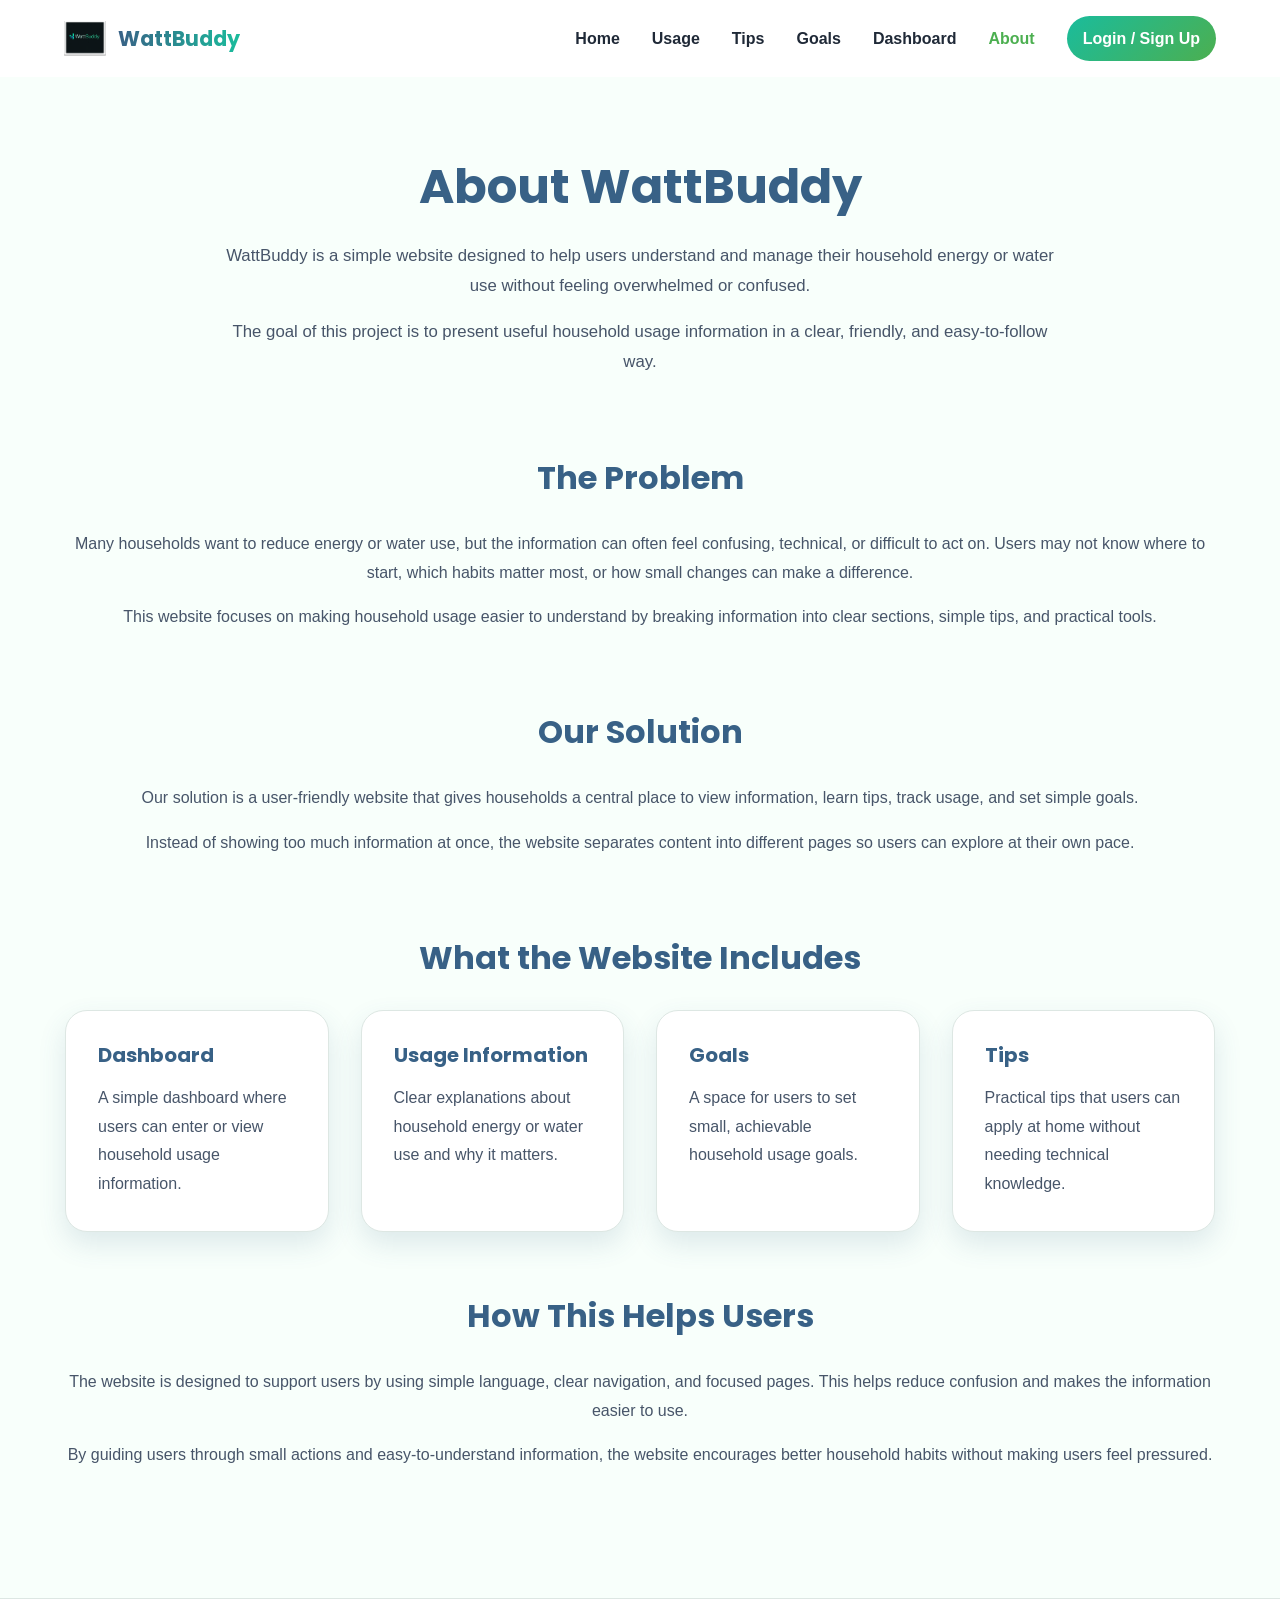
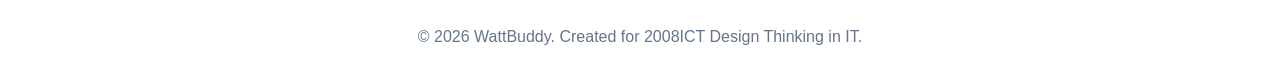
==== commit e2f09e19: "add description project and some annimation for page" ====
--- a/about.html
+++ b/about.html
@@ -7,8 +7,9 @@
 
     <title>About | WattBuddy</title>
 
-    <!-- Main stylesheet -->
-    <link rel="stylesheet" href="css/styles.css" />
+    <!-- Stylesheets -->
+    <link rel="stylesheet" href="css/common.css" />
+    <link rel="stylesheet" href="css/about.css" />
   </head>
 
   <body>
@@ -28,7 +29,7 @@
           <li><a href="tips.html" data-page="tips">Tips</a></li>
           <li><a href="goals.html" data-page="goals">Goals</a></li>
           <li><a href="dashboard.html" data-page="dashboard">Dashboard</a></li>
-          <li><a href="about.html" data-page="about">About</a></li>
+          <li><a href="about.html" data-page="about" aria-current="page">About</a></li>
 
           <li>
             <a href="details.html" class="login-signup-btn" id="login-signup-btn">
--- a/css/common.css
+++ b/css/common.css
@@ -0,0 +1,321 @@
+@import url("https://fonts.googleapis.com/css2?family=Poppins:wght@400;600;700&family=Roboto+Mono:wght@300;400;500&display=swap");
+
+:root {
+  --primary-green: #4caf50;
+  --accent-teal: #1abc9c;
+  --secondary-blue: #386186;
+
+  --white: #ffffff;
+  --cream: #fffdf7;
+  --dark-text: #1f2937;
+  --body-text: #475569;
+  --muted-text: #64748b;
+  --border: #dde7e3;
+
+  --shadow-soft: 0 12px 28px rgba(56, 97, 134, 0.14);
+  --shadow-strong: 0 18px 45px rgba(26, 188, 156, 0.18);
+
+  --radius-medium: 22px;
+  --radius-large: 34px;
+}
+
+* {
+  margin: 0;
+  padding: 0;
+  box-sizing: border-box;
+}
+
+html {
+  scroll-behavior: smooth;
+}
+
+body {
+  font-family: "Roboto", Arial, sans-serif;
+  line-height: 1.7;
+  color: var(--body-text);
+}
+
+body::before,
+body::after {
+  content: "";
+  position: fixed;
+  pointer-events: none;
+  z-index: 9999;
+}
+
+body::before {
+  inset: 0;
+  background:
+    radial-gradient(circle at center, rgba(26, 188, 156, 0.16), transparent 38%),
+    var(--cream);
+  animation: pageTransitionOverlay 1s ease forwards;
+}
+
+body::after {
+  top: 50%;
+  left: 50%;
+  width: 82px;
+  height: 82px;
+  background: url("../image/logo.png") center / contain no-repeat;
+  filter: drop-shadow(0 12px 24px rgba(26, 188, 156, 0.22));
+  transform: translate(-50%, -50%) scale(0.86);
+  animation: pageTransitionLogo 1s ease forwards;
+}
+
+h1,
+h2,
+h3 {
+  font-family: "Poppins", Arial, sans-serif;
+  line-height: 1.25;
+  color: var(--secondary-blue);
+}
+
+a,
+button,
+input,
+select {
+  font: inherit;
+}
+
+a:focus,
+button:focus,
+input:focus,
+select:focus {
+  outline: 3px solid var(--accent-teal);
+  outline-offset: 4px;
+}
+
+.site-header {
+  background: var(--white);
+  padding: 1rem 5%;
+  box-shadow: var(--shadow-soft);
+}
+
+.navbar {
+  display: flex;
+  justify-content: space-between;
+  align-items: center;
+  gap: 2rem;
+}
+
+.navbar-links {
+  display: flex;
+  align-items: center;
+  gap: 2rem;
+  list-style: none;
+  flex-wrap: wrap;
+}
+
+.navbar-links a {
+  text-decoration: none;
+  color: var(--dark-text);
+  font-weight: 600;
+}
+
+.navbar-links a:hover,
+.navbar-links a[aria-current="page"] {
+  color: var(--primary-green);
+}
+
+.navbar-logo a,
+.brand-logo {
+  display: flex;
+  align-items: center;
+  gap: 12px;
+  text-decoration: none;
+  font-family: "Poppins", sans-serif;
+  font-weight: 700;
+  font-size: 1.3rem;
+  color: var(--secondary-blue);
+}
+
+.navbar-logo img,
+.brand-logo img {
+  width: 42px;
+  height: 42px;
+  object-fit: contain;
+}
+
+.navbar-logo span,
+.brand-logo span {
+  background: linear-gradient(90deg, var(--secondary-blue), var(--accent-teal));
+  -webkit-background-clip: text;
+  -webkit-text-fill-color: transparent;
+}
+
+.brand-logo:hover {
+  transform: translateY(-1px);
+  transition: 0.25s ease;
+}
+
+.login-signup-btn {
+  display: inline-block;
+  padding: 0.55rem 1rem;
+  border-radius: 999px;
+  background: linear-gradient(135deg, var(--accent-teal), var(--primary-green));
+  color: var(--white) !important;
+  text-decoration: none;
+  font-weight: 700;
+  transition:
+    transform 0.25s ease,
+    opacity 0.25s ease;
+}
+
+.login-signup-btn:hover {
+  transform: translateY(-2px);
+  opacity: 0.9;
+}
+
+.site-footer {
+  background: var(--white);
+  border-top: 1px solid var(--border);
+  color: var(--muted-text);
+  text-align: center;
+  padding: 1.5rem 5%;
+}
+
+.primary-btn,
+.secondary-btn {
+  display: inline-block;
+  border: none;
+  cursor: pointer;
+  text-decoration: none;
+  padding: 1.4rem 2.6rem;
+  border-radius: 999px;
+  font-weight: 800;
+  font-size: 1.33rem;
+  transition:
+    transform 0.25s ease,
+    box-shadow 0.25s ease,
+    opacity 0.25s ease;
+}
+
+.primary-btn {
+  background: linear-gradient(135deg, var(--accent-teal), var(--primary-green));
+  color: var(--white);
+  box-shadow: 0 12px 26px rgba(26, 188, 156, 0.25);
+}
+
+.secondary-btn {
+  border: 2px solid var(--accent-teal);
+  color: #d8f3ef;
+  background: rgba(255, 255, 255, 0.04);
+}
+
+.primary-btn:hover,
+.secondary-btn:hover,
+.action-link:hover {
+  transform: translateY(-4px);
+  box-shadow: 0 12px 24px rgba(26, 188, 156, 0.22);
+}
+
+.secondary-btn:hover {
+  background: rgba(26, 188, 156, 0.15);
+}
+
+.action-link-list {
+  display: flex;
+  justify-content: center;
+  flex-wrap: wrap;
+  gap: 1.5rem;
+}
+
+.action-link {
+  display: inline-block;
+  padding: 1rem 2rem;
+  background: linear-gradient(135deg, var(--accent-teal), var(--primary-green));
+  color: var(--white);
+  text-decoration: none;
+  border-radius: 999px;
+  font-weight: 600;
+  transition:
+    transform 0.25s ease,
+    box-shadow 0.25s ease,
+    opacity 0.25s ease;
+}
+
+.action-link:hover {
+  opacity: 0.95;
+}
+
+.section-content {
+  max-width: 1150px;
+  margin: auto;
+}
+
+@keyframes fadePage {
+  from {
+    opacity: 0;
+    transform: translateY(20px);
+  }
+
+  to {
+    opacity: 1;
+    transform: translateY(0);
+  }
+}
+
+@keyframes pageTransitionOverlay {
+  0%,
+  58% {
+    opacity: 1;
+    visibility: visible;
+  }
+
+  100% {
+    opacity: 0;
+    visibility: hidden;
+  }
+}
+
+@keyframes pageTransitionLogo {
+  0% {
+    opacity: 0;
+    transform: translate(-50%, -50%) scale(0.72);
+  }
+
+  35% {
+    opacity: 1;
+    transform: translate(-50%, -50%) scale(1);
+  }
+
+  68% {
+    opacity: 1;
+    transform: translate(-50%, -50%) scale(1);
+  }
+
+  100% {
+    opacity: 0;
+    visibility: hidden;
+    transform: translate(-50%, -50%) scale(1.08);
+  }
+}
+
+@media (prefers-reduced-motion: reduce) {
+  body::before,
+  body::after {
+    animation-duration: 0.01ms;
+  }
+}
+
+@media (max-width: 768px) {
+  .navbar {
+    align-items: flex-start;
+    flex-direction: column;
+  }
+
+  .navbar-links {
+    gap: 1rem;
+  }
+
+  .primary-btn,
+  .secondary-btn {
+    width: 100%;
+    text-align: center;
+  }
+
+  .action-link-list {
+    flex-direction: column;
+    align-items: center;
+  }
+}
--- a/css/about.css
+++ b/css/about.css
@@ -0,0 +1,93 @@
+.about-page {
+  background: #f8fffb;
+  min-height: 100vh;
+  padding-bottom: 4rem;
+}
+
+.about-hero {
+  text-align: center;
+  padding: 5rem 5% 3rem;
+}
+
+.about-hero-content {
+  max-width: 850px;
+  margin: auto;
+}
+
+.about-hero h1 {
+  font-size: 3rem;
+  color: var(--secondary-blue);
+  margin-bottom: 1.5rem;
+}
+
+.about-hero p {
+  color: var(--body-text);
+  line-height: 1.8;
+  font-size: 1.05rem;
+  margin-bottom: 1rem;
+}
+
+.about-section {
+  padding: 1rem 5% 3rem;
+}
+
+.about-section h2 {
+  text-align: center;
+  color: var(--secondary-blue);
+  margin-bottom: 2rem;
+  font-size: 2rem;
+}
+
+.about-section p {
+  color: var(--body-text);
+  line-height: 1.8;
+  margin-bottom: 1rem;
+  text-align: center;
+}
+
+.feature-list {
+  display: grid;
+  grid-template-columns: repeat(auto-fit, minmax(250px, 1fr));
+  gap: 2rem;
+}
+
+.feature-card {
+  background: var(--white);
+  padding: 2rem;
+  border-radius: var(--radius-medium);
+  border: 1px solid var(--border);
+  box-shadow: var(--shadow-soft);
+  transition:
+    transform 0.25s ease,
+    box-shadow 0.25s ease;
+}
+
+.feature-card:hover {
+  transform: translateY(-6px);
+  box-shadow: var(--shadow-strong);
+}
+
+.feature-card h3 {
+  color: var(--secondary-blue);
+  margin-bottom: 1rem;
+  font-size: 1.25rem;
+}
+
+.feature-card p {
+  text-align: left;
+  margin: 0;
+}
+
+@media (max-width: 768px) {
+  .about-hero h1 {
+    font-size: 2.3rem;
+  }
+
+  .about-section h2 {
+    font-size: 1.7rem;
+  }
+
+  .feature-card {
+    padding: 1.5rem;
+  }
+}
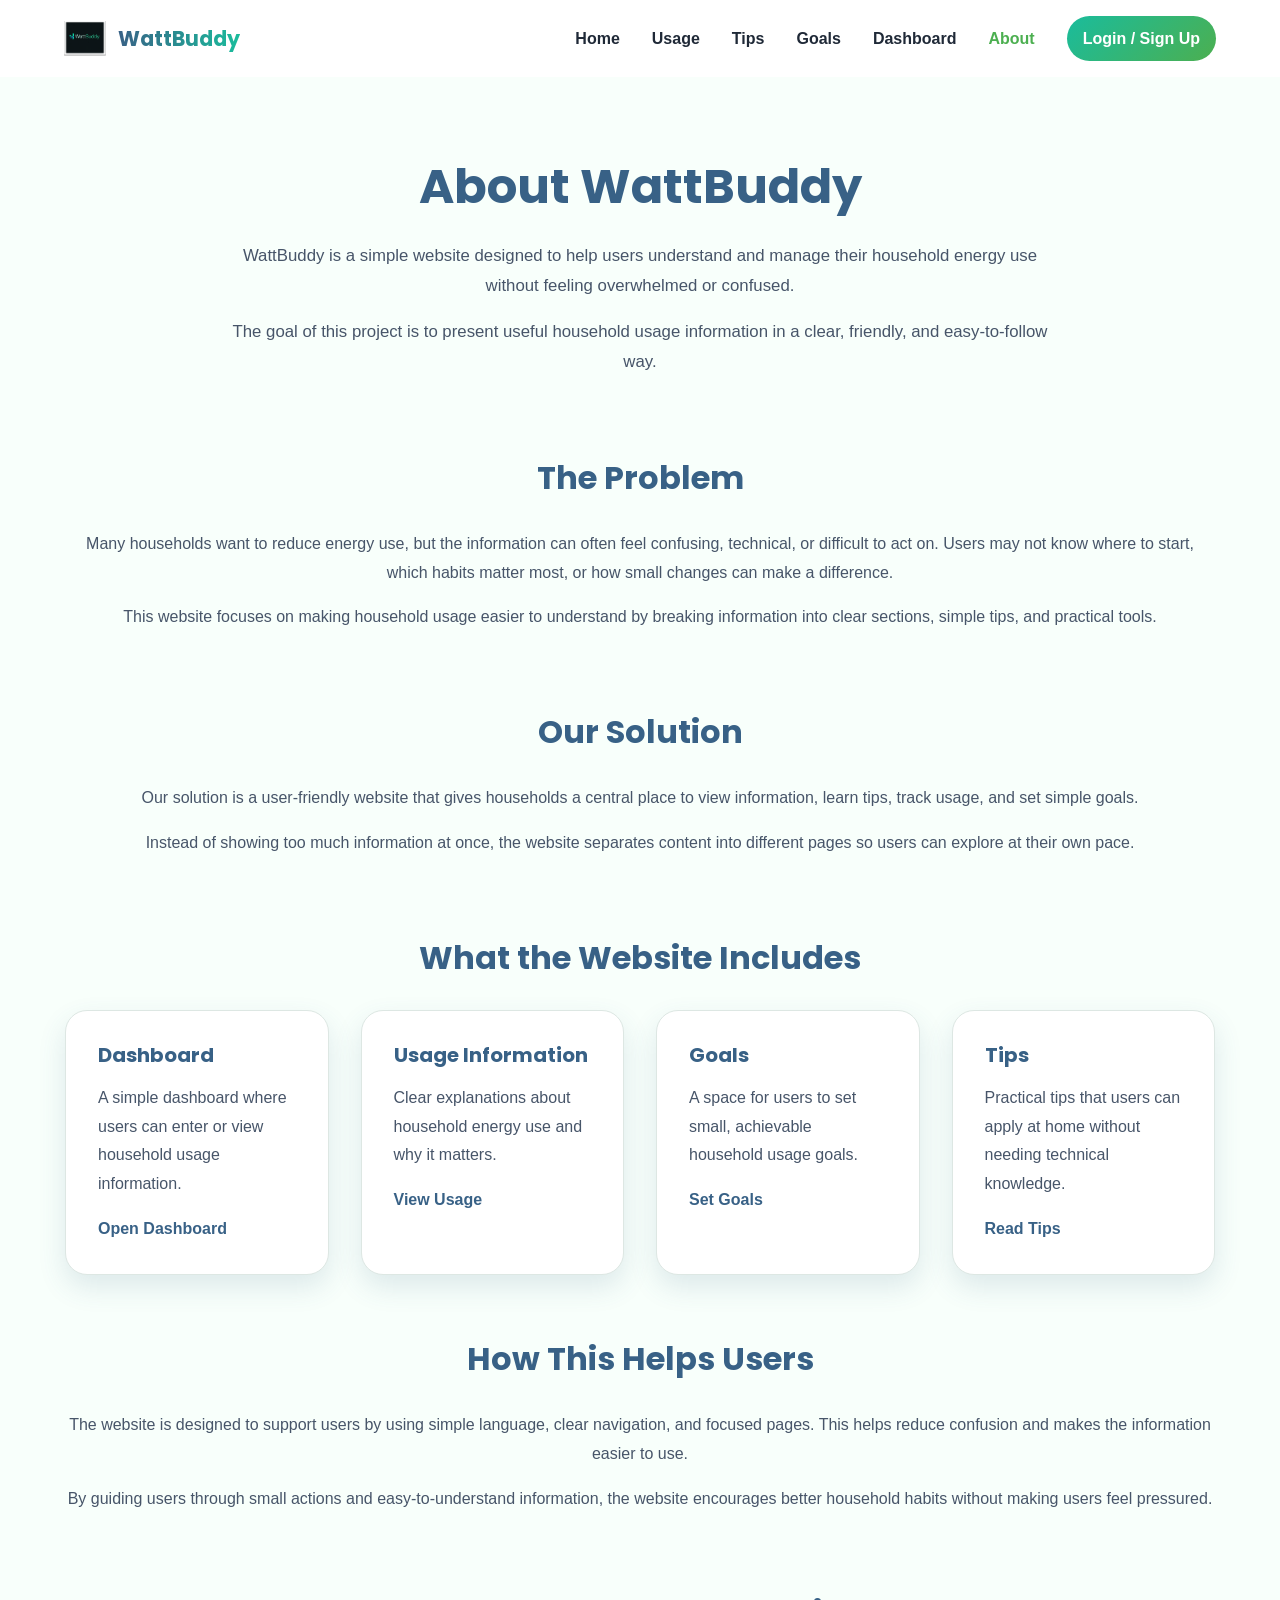
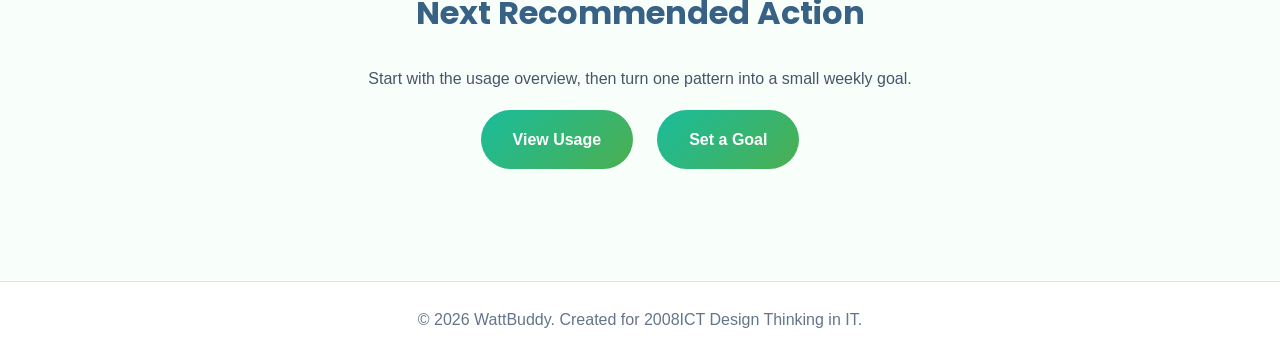
==== commit 6424dbc0: "Add card links and recommendations" ====
--- a/about.html
+++ b/about.html
@@ -1,168 +1,188 @@
-<!doctype html>
-<html lang="en">
-  <head>
-    <meta charset="UTF-8" />
-
-    <meta name="viewport" content="width=device-width, initial-scale=1.0" />
-
-    <title>About | WattBuddy</title>
-
-    <!-- Stylesheets -->
-    <link rel="stylesheet" href="css/common.css" />
-    <link rel="stylesheet" href="css/about.css" />
-  </head>
-
-  <body>
-    <!-- Header and main navigation -->
-    <header class="site-header" id="site-header">
-      <nav class="navbar" aria-label="Main navigation">
-        <div class="navbar-logo">
-          <a href="index.html" class="brand-logo">
-            <img src="image/logo.png" alt="WattBuddy Logo" />
-            <span>WattBuddy</span>
-          </a>
-        </div>
-
-        <ul class="navbar-links">
-          <li><a href="index.html" data-page="index">Home</a></li>
-          <li><a href="usage.html" data-page="usage">Usage</a></li>
-          <li><a href="tips.html" data-page="tips">Tips</a></li>
-          <li><a href="goals.html" data-page="goals">Goals</a></li>
-          <li><a href="dashboard.html" data-page="dashboard">Dashboard</a></li>
-          <li><a href="about.html" data-page="about" aria-current="page">About</a></li>
-
-          <li>
-            <a href="details.html" class="login-signup-btn" id="login-signup-btn">
-              Login / Sign Up
-            </a>
-          </li>
-        </ul>
-      </nav>
-    </header>
-
-    <!-- Main page content -->
-    <main class="about-page">
-      <!-- Page introduction -->
-      <section class="about-hero" id="about-introduction">
-        <div class="about-hero-content">
-          <h1>About WattBuddy</h1>
-
-          <p>
-            WattBuddy is a simple website designed to help users understand and
-            manage their household energy or water use without feeling
-            overwhelmed or confused.
-          </p>
-
-          <p>
-            The goal of this project is to present useful household usage
-            information in a clear, friendly, and easy-to-follow way.
-          </p>
-        </div>
-      </section>
-
-      <!-- Problem section -->
-      <section class="about-section" id="problem-statement">
-        <div class="section-content">
-          <h2>The Problem</h2>
-
-          <p>
-            Many households want to reduce energy or water use, but the
-            information can often feel confusing, technical, or difficult to act
-            on. Users may not know where to start, which habits matter most, or
-            how small changes can make a difference.
-          </p>
-
-          <p>
-            This website focuses on making household usage easier to understand
-            by breaking information into clear sections, simple tips, and
-            practical tools.
-          </p>
-        </div>
-      </section>
-
-      <!-- Solution section -->
-      <section class="about-section" id="project-solution">
-        <div class="section-content">
-          <h2>Our Solution</h2>
-
-          <p>
-            Our solution is a user-friendly website that gives households a
-            central place to view information, learn tips, track usage, and set
-            simple goals.
-          </p>
-
-          <p>
-            Instead of showing too much information at once, the website
-            separates content into different pages so users can explore at their
-            own pace.
-          </p>
-        </div>
-      </section>
-
-      <!-- Features overview -->
-      <section class="about-section" id="features-overview">
-        <div class="section-content">
-          <h2>What the Website Includes</h2>
-
-          <div class="feature-list">
-            <article class="feature-card">
-              <h3>Dashboard</h3>
-              <p>
-                A simple dashboard where users can enter or view household usage
-                information.
-              </p>
-            </article>
-
-            <article class="feature-card">
-              <h3>Usage Information</h3>
-              <p>
-                Clear explanations about household energy or water use and why
-                it matters.
-              </p>
-            </article>
-
-            <article class="feature-card">
-              <h3>Goals</h3>
-              <p>
-                A space for users to set small, achievable household usage
-                goals.
-              </p>
-            </article>
-
-            <article class="feature-card">
-              <h3>Tips</h3>
-              <p>
-                Practical tips that users can apply at home without needing
-                technical knowledge.
-              </p>
-            </article>
-          </div>
-        </div>
-      </section>
-
-      <!-- User support section -->
-      <section class="about-section" id="user-support">
-        <div class="section-content">
-          <h2>How This Helps Users</h2>
-
-          <p>
-            The website is designed to support users by using simple language,
-            clear navigation, and focused pages. This helps reduce confusion and
-            makes the information easier to use.
-          </p>
-
-          <p>
-            By guiding users through small actions and easy-to-understand
-            information, the website encourages better household habits without
-            making users feel pressured.
-          </p>
-        </div>
-      </section>
-    </main>
-
-    <!-- Footer -->
-    <footer class="site-footer">
-      <p>&copy; 2026 WattBuddy. Created for 2008ICT Design Thinking in IT.</p>
-    </footer>
-  </body>
-</html>
+<!doctype html>
+<html lang="en">
+  <head>
+    <meta charset="UTF-8" />
+
+    <meta name="viewport" content="width=device-width, initial-scale=1.0" />
+
+    <title>About | WattBuddy</title>
+
+    <!-- Stylesheets -->
+    <link rel="stylesheet" href="css/common.css" />
+    <link rel="stylesheet" href="css/about.css" />
+  </head>
+
+  <body>
+    <!-- Header and main navigation -->
+    <header class="site-header" id="site-header">
+      <nav class="navbar" aria-label="Main navigation">
+        <div class="navbar-logo">
+          <a href="index.html" class="brand-logo">
+            <img src="image/logo.png" alt="WattBuddy Logo" />
+            <span>WattBuddy</span>
+          </a>
+        </div>
+
+        <ul class="navbar-links">
+          <li><a href="index.html" data-page="index">Home</a></li>
+          <li><a href="usage.html" data-page="usage">Usage</a></li>
+          <li><a href="tips.html" data-page="tips">Tips</a></li>
+          <li><a href="goals.html" data-page="goals">Goals</a></li>
+          <li><a href="dashboard.html" data-page="dashboard">Dashboard</a></li>
+          <li><a href="about.html" data-page="about" aria-current="page">About</a></li>
+
+          <li>
+            <a href="details.html" class="login-signup-btn" id="login-signup-btn">
+              Login / Sign Up
+            </a>
+          </li>
+        </ul>
+      </nav>
+    </header>
+
+    <!-- Main page content -->
+    <main class="about-page">
+      <!-- Page introduction -->
+      <section class="about-hero" id="about-introduction">
+        <div class="about-hero-content">
+          <h1>About WattBuddy</h1>
+
+          <p>
+            WattBuddy is a simple website designed to help users understand and
+            manage their household energy use without feeling
+            overwhelmed or confused.
+          </p>
+
+          <p>
+            The goal of this project is to present useful household usage
+            information in a clear, friendly, and easy-to-follow way.
+          </p>
+        </div>
+      </section>
+
+      <!-- Problem section -->
+      <section class="about-section" id="problem-statement">
+        <div class="section-content">
+          <h2>The Problem</h2>
+
+          <p>
+            Many households want to reduce energy use, but the
+            information can often feel confusing, technical, or difficult to act
+            on. Users may not know where to start, which habits matter most, or
+            how small changes can make a difference.
+          </p>
+
+          <p>
+            This website focuses on making household usage easier to understand
+            by breaking information into clear sections, simple tips, and
+            practical tools.
+          </p>
+        </div>
+      </section>
+
+      <!-- Solution section -->
+      <section class="about-section" id="project-solution">
+        <div class="section-content">
+          <h2>Our Solution</h2>
+
+          <p>
+            Our solution is a user-friendly website that gives households a
+            central place to view information, learn tips, track usage, and set
+            simple goals.
+          </p>
+
+          <p>
+            Instead of showing too much information at once, the website
+            separates content into different pages so users can explore at their
+            own pace.
+          </p>
+        </div>
+      </section>
+
+      <!-- Features overview -->
+      <section class="about-section" id="features-overview">
+        <div class="section-content">
+          <h2>What the Website Includes</h2>
+
+          <div class="feature-list">
+            <a href="dashboard.html" class="feature-card card-link">
+              <h3>Dashboard</h3>
+              <p>
+                A simple dashboard where users can enter or view household usage
+                information.
+              </p>
+              <span class="card-action">Open Dashboard</span>
+            </a>
+
+            <a href="usage.html" class="feature-card card-link">
+              <h3>Usage Information</h3>
+              <p>
+                Clear explanations about household energy use and why
+                it matters.
+              </p>
+              <span class="card-action">View Usage</span>
+            </a>
+
+            <a href="goals.html" class="feature-card card-link">
+              <h3>Goals</h3>
+              <p>
+                A space for users to set small, achievable household usage
+                goals.
+              </p>
+              <span class="card-action">Set Goals</span>
+            </a>
+
+            <a href="tips.html" class="feature-card card-link">
+              <h3>Tips</h3>
+              <p>
+                Practical tips that users can apply at home without needing
+                technical knowledge.
+              </p>
+              <span class="card-action">Read Tips</span>
+            </a>
+          </div>
+        </div>
+      </section>
+
+      <!-- User support section -->
+      <section class="about-section" id="user-support">
+        <div class="section-content">
+          <h2>How This Helps Users</h2>
+
+          <p>
+            The website is designed to support users by using simple language,
+            clear navigation, and focused pages. This helps reduce confusion and
+            makes the information easier to use.
+          </p>
+
+          <p>
+            By guiding users through small actions and easy-to-understand
+            information, the website encourages better household habits without
+            making users feel pressured.
+          </p>
+        </div>
+      </section>
+
+      <section class="about-section" id="about-next-action">
+        <div class="section-content">
+          <h2>Next Recommended Action</h2>
+
+          <p>
+            Start with the usage overview, then turn one pattern into a small
+            weekly goal.
+          </p>
+
+          <div class="action-link-list">
+            <a href="usage.html" class="action-link">View Usage</a>
+            <a href="goals.html" class="action-link">Set a Goal</a>
+          </div>
+        </div>
+      </section>
+    </main>
+
+    <!-- Footer -->
+    <footer class="site-footer">
+      <p>&copy; 2026 WattBuddy. Created for 2008ICT Design Thinking in IT.</p>
+    </footer>
+  </body>
+</html>
--- a/css/common.css
+++ b/css/common.css
@@ -35,6 +35,8 @@
   color: var(--body-text);
 }
 
+/* Site-wide page transition. Pseudo-elements keep the logo intro
+   reusable without adding transition markup to every HTML page. */
 body::before,
 body::after {
   content: "";
@@ -238,6 +240,35 @@
   opacity: 0.95;
 }
 
+/* Reusable linked-card pattern for cards that navigate to a related
+   page while keeping the existing card styling and hover movement. */
+.card-link {
+  display: block;
+  color: inherit;
+  text-decoration: none;
+  cursor: pointer;
+}
+
+.card-link .card-action {
+  display: inline-block;
+  margin-top: 1rem;
+  color: var(--secondary-blue);
+  font-weight: 800;
+}
+
+.card-link:hover .card-action,
+.card-link:focus .card-action {
+  color: var(--primary-green);
+}
+
+.card-link:focus-visible {
+  outline: 3px solid var(--accent-teal);
+  outline-offset: 6px;
+  box-shadow:
+    var(--shadow-strong),
+    0 0 0 6px rgba(26, 188, 156, 0.12);
+}
+
 .section-content {
   max-width: 1150px;
   margin: auto;
